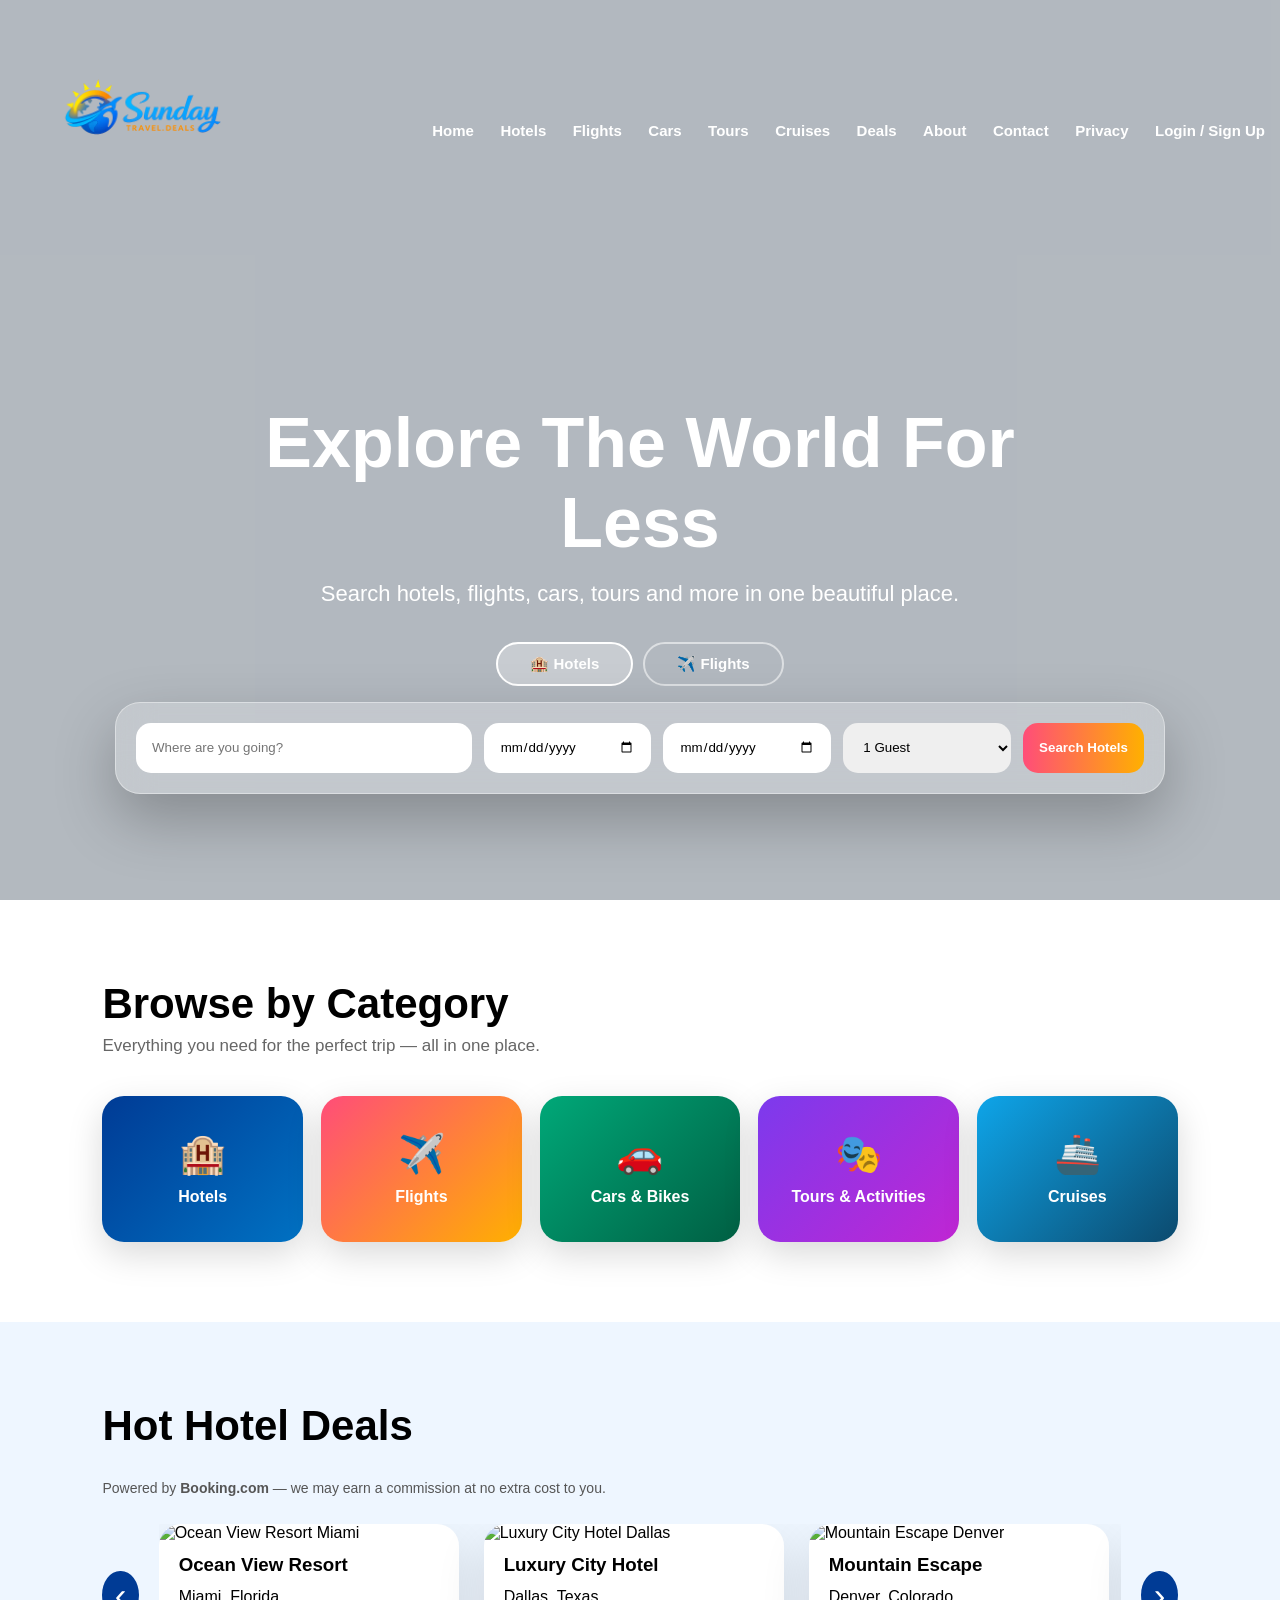
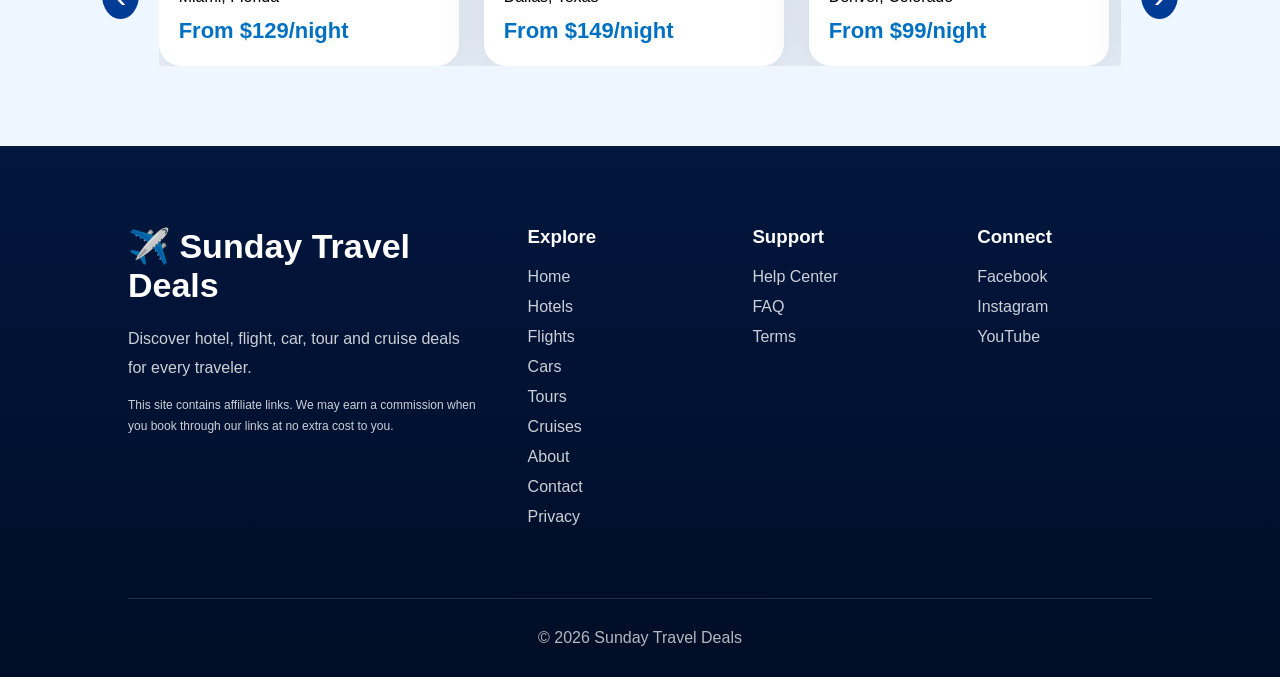
==== index.html @ 4191737a "Add Travelpayouts white label script to all pages The WL module (tpwgts.com/wl_web/main.js?wl_id=189" ====
<!DOCTYPE html>
<html lang="en">
<head>
  <meta charset="UTF-8" />
  <meta name="viewport" content="width=device-width, initial-scale=1.0" />
  <title>Sunday Travel Deals</title>
  <link rel="stylesheet" href="styles.css" />
  <script nowprocket data-noptimize="1" data-cfasync="false" data-wpfc-render="false" seraph-accel-crit="1" data-no-defer="1">
  (function () {
      var script = document.createElement("script");
      script.async = 1;
      script.src = 'https://emrldtp.cc/NTM5MTY2.js?t=539166';
      document.head.appendChild(script);
  })();
  </script>
  <script nowprocket data-noptimize="1" data-cfasync="false" data-wpfc-render="false" seraph-accel-crit="1" data-no-defer="1">
  (function () {
      var script = document.createElement("script");
      script.async = 1;
      script.type = "module";
      script.src = "https://tpwgts.com/wl_web/main.js?wl_id=18915";
      document.head.appendChild(script);
  })();
  </script>
</head>
<body>

<header class="hero">
  <div class="bg-video">
    <iframe
      src="https://www.youtube.com/embed/9HhiMCsh3-Y?autoplay=1&mute=1&loop=1&playlist=9HhiMCsh3-Y&controls=0&rel=0&iv_load_policy=3&modestbranding=1&playsinline=1"
      frameborder="0"
      allow="autoplay; fullscreen"
      title="Background video">
    </iframe>
  </div>

  <div class="overlay"></div>


  <nav>
    <div class="logo">
      <img src="logo.png" alt="Sunday Travel Deals">
    </div>
    <div class="menu">
      <a href="index.html">Home</a>
      <a href="hotels.html">Hotels</a>
      <a href="flights.html">Flights</a>
      <a href="cars.html">Cars</a>
      <a href="tours.html">Tours</a>
      <a href="cruises.html">Cruises</a>
      <a href="#deals">Deals</a>
      <a href="about.html">About</a>
      <a href="contact.html">Contact</a>
      <a href="privacy.html">Privacy</a>
      <button type="button" onclick="openModal()">Login / Sign Up</button>
    </div>
    <button type="button" class="hamburger" id="hamburger" onclick="toggleMenu()" aria-label="Open menu">&#9776;</button>
  </nav>

  <div class="hero-content">
    <h1>Explore The World For Less</h1>
    <p>Search hotels, flights, cars, tours and more in one beautiful place.</p>

    <div class="search-tabs">
      <button type="button" class="tab-btn active" id="tab-hotels" onclick="setSearchTab('hotels')">🏨 Hotels</button>
      <button type="button" class="tab-btn" id="tab-flights" onclick="setSearchTab('flights')">✈️ Flights</button>
    </div>

    <div class="glass-search" id="hotelSearch">
      <input type="text"  id="hotelDest"  placeholder="Where are you going?" />
      <input type="date"  id="checkIn"    title="Check-in date" />
      <input type="date"  id="checkOut"   title="Check-out date" />
      <select id="guests" title="Number of guests">
        <option value="1">1 Guest</option>
        <option value="2">2 Guests</option>
        <option value="3">3 Guests</option>
        <option value="4">4 Guests</option>
      </select>
      <button type="button" onclick="searchHotels()">Search Hotels</button>
    </div>

    <div class="glass-search glass-search--flights" id="flightSearch">
      <input type="text" id="flightFrom"  placeholder="From (city or airport)" />
      <input type="text" id="flightTo"    placeholder="To (city or airport)" />
      <input type="date" id="departDate"  title="Departure date" />
      <input type="date" id="returnDate"  title="Return date (leave blank for one-way)" />
      <select id="passengers" title="Number of passengers">
        <option value="1">1 Passenger</option>
        <option value="2">2 Passengers</option>
        <option value="3">3 Passengers</option>
        <option value="4">4 Passengers</option>
      </select>
      <button type="button" onclick="searchFlights()">Search Flights</button>
    </div>
  </div>
</header>

<!-- Category tiles -->
<section class="categories">
  <h2>Browse by Category</h2>
  <p class="categories-lead">Everything you need for the perfect trip — all in one place.</p>
  <div class="category-grid">
    <a class="category-tile tile-hotels"  href="hotels.html"><span>🏨</span>Hotels</a>
    <a class="category-tile tile-flights" href="flights.html"><span>✈️</span>Flights</a>
    <a class="category-tile tile-cars"    href="cars.html"><span>🚗</span>Cars &amp; Bikes</a>
    <a class="category-tile tile-tours"   href="tours.html"><span>🎭</span>Tours &amp; Activities</a>
    <a class="category-tile tile-cruises" href="cruises.html"><span>🚢</span>Cruises</a>
  </div>
</section>

<!-- Hotel deal cards -->
<section id="deals" class="deals">
  <h2>Hot Hotel Deals</h2>
  <p class="deals-subtitle">Powered by <strong>Booking.com</strong> — we may earn a commission at no extra cost to you.</p>

  <div class="carousel">
    <button type="button" class="arrow" onclick="moveSlide(-1)">&#8249;</button>

    <div class="carousel-track" id="carouselTrack">
      <a class="deal-card" href="https://www.booking.com/searchresults.html?ss=Miami" target="_blank" rel="noopener sponsored">
        <img src="https://images.unsplash.com/photo-1566073771259-6a8506099945" alt="Ocean View Resort Miami">
        <h3>Ocean View Resort</h3>
        <p>Miami, Florida</p>
        <strong>From $129/night</strong>
      </a>

      <a class="deal-card" href="https://www.booking.com/searchresults.html?ss=Dallas" target="_blank" rel="noopener sponsored">
        <img src="https://images.unsplash.com/photo-1551882547-ff40c63fe5fa" alt="Luxury City Hotel Dallas">
        <h3>Luxury City Hotel</h3>
        <p>Dallas, Texas</p>
        <strong>From $149/night</strong>
      </a>

      <a class="deal-card" href="https://www.booking.com/searchresults.html?ss=Denver" target="_blank" rel="noopener sponsored">
        <img src="https://images.unsplash.com/photo-1542314831-068cd1dbfeeb" alt="Mountain Escape Denver">
        <h3>Mountain Escape</h3>
        <p>Denver, Colorado</p>
        <strong>From $99/night</strong>
      </a>

      <a class="deal-card" href="https://www.booking.com/searchresults.html?ss=Maldives" target="_blank" rel="noopener sponsored">
        <img src="https://images.unsplash.com/photo-1507525428034-b723cf961d3e" alt="Island Paradise Maldives">
        <h3>Island Paradise</h3>
        <p>Maldives</p>
        <strong>From $199/night</strong>
      </a>
    </div>

    <button type="button" class="arrow" onclick="moveSlide(1)">&#8250;</button>
  </div>
</section>

<!-- Login / Sign Up modal -->
<div class="modal" id="loginModal">
  <div class="modal-box">
    <button type="button" class="close" onclick="closeModal()">&#215;</button>

    <div class="modal-tabs">
      <button type="button" class="modal-tab active" id="tab-login"  onclick="switchModalTab('login')">Login</button>
      <button type="button" class="modal-tab"        id="tab-signup" onclick="switchModalTab('signup')">Sign Up</button>
    </div>

    <!-- Login form -->
    <div id="modal-login-form">
      <h2>Welcome Back</h2>
      <input type="email"    id="loginEmail"    placeholder="Email address" autocomplete="email">
      <input type="password" id="loginPassword" placeholder="Password"      autocomplete="current-password">
      <p class="modal-error" id="loginError"></p>
      <button type="button" class="login-btn" onclick="handleLogin()">Login</button>
      <p class="modal-switch">New here? <span onclick="switchModalTab('signup')">Create an account</span></p>
    </div>

    <!-- Sign Up form -->
    <div id="modal-signup-form" class="modal-form-hidden">
      <h2>Create Account</h2>
      <input type="text"     id="signupName"     placeholder="Full name"            autocomplete="name">
      <input type="email"    id="signupEmail"    placeholder="Email address"        autocomplete="email">
      <input type="password" id="signupPassword" placeholder="Password (min 6 chars)" autocomplete="new-password">
      <p class="modal-error" id="signupError"></p>
      <button type="button" class="login-btn" onclick="handleSignup()">Create Account</button>
      <p class="modal-switch">Already have an account? <span onclick="switchModalTab('login')">Login</span></p>
    </div>
  </div>
</div>

<script src="script.js"></script>

<footer class="site-footer">
  <div class="footer-top">
    <div class="footer-brand">
      <h2>✈️ Sunday Travel Deals</h2>
      <p>Discover hotel, flight, car, tour and cruise deals for every traveler.</p>
      <p class="footer-affiliate-note">This site contains affiliate links. We may earn a commission when you book through our links at no extra cost to you.</p>
    </div>
    <div class="footer-links">
      <h3>Explore</h3>
      <a href="index.html">Home</a>
      <a href="hotels.html">Hotels</a>
      <a href="flights.html">Flights</a>
      <a href="cars.html">Cars</a>
      <a href="tours.html">Tours</a>
      <a href="cruises.html">Cruises</a>
      <a href="about.html">About</a>
      <a href="contact.html">Contact</a>
      <a href="privacy.html">Privacy</a>
    </div>
    <div class="footer-links">
      <h3>Support</h3>
      <a href="#">Help Center</a>
      <a href="#">FAQ</a>
      <a href="terms.html">Terms</a>
    </div>
    <div class="footer-links">
      <h3>Connect</h3>
      <a href="#">Facebook</a>
      <a href="#">Instagram</a>
      <a href="#">YouTube</a>
    </div>
  </div>
  <div class="footer-bottom">© 2026 Sunday Travel Deals</div>
</footer>

</body>
</html>
---- styles.css ----
* {
  margin: 0;
  padding: 0;
  box-sizing: border-box;
  font-family: Arial, sans-serif;
}

body {
  background: #eef6ff;
}

.hero {
  position: relative;
  height: 100vh;
  overflow: hidden;
  color: white;
}

.bg-video {
  position: absolute;
  inset: 0;
  overflow: hidden;
  pointer-events: none;
}

.bg-video iframe {
  position: absolute;
  top: 50%;
  left: 50%;
  /* keeps 16:9 and covers the full hero regardless of viewport */
  width: 100vw;
  height: 56.25vw;
  min-height: 100%;
  min-width: 177.78vh;
  transform: translate(-50%, -50%);
  border: none;
}

.overlay {
  position: absolute;
  inset: 0;
  background: rgba(0,0,0,.25);
}

nav {
  position: relative;
  z-index: 5;
  display: flex;
  justify-content: space-between;
  align-items: center;
  padding: 28px 45px;
}

.logo {
  font-size: 28px;
  font-weight: bold;
}

.menu a,
.menu button {
  margin-left: 22px;
  color: white;
  background: transparent;
  border: none;
  font-weight: bold;
  text-decoration: none;
  cursor: pointer;
  font-size: 15px;
}

.hero-content {
  position: relative;
  z-index: 4;
  height: 75%;
  display: flex;
  flex-direction: column;
  justify-content: center;
  align-items: center;
  text-align: center;
}

.hero-content h1 {
  font-size: 70px;
  max-width: 900px;
}

.hero-content p {
  font-size: 22px;
  margin: 18px 0 35px;
}

.glass-search {
  width: 90%;
  max-width: 1050px;
  display: grid;
  grid-template-columns: 2fr 1fr 1fr 1fr auto;
  gap: 12px;
  padding: 20px;
  border-radius: 25px;
  background: rgba(255,255,255,.22);
  -webkit-backdrop-filter: blur(18px);
  backdrop-filter: blur(18px);
  border: 1px solid rgba(255,255,255,.4);
  box-shadow: 0 25px 60px rgba(0,0,0,.25);
}

.glass-search input,
.glass-search select,
.glass-search button {
  padding: 16px;
  border-radius: 15px;
  border: none;
}

.glass-search button,
.login-btn {
  background: linear-gradient(90deg, #ff4d79, #ffb000);
  color: white;
  font-weight: bold;
  cursor: pointer;
}


.deals {
  padding: 80px 8%;
}

.deals h2 {
  font-size: 42px;
  margin-bottom: 30px;
}

.carousel {
  display: flex;
  align-items: center;
  gap: 20px;
}

.carousel-track {
  display: flex;
  gap: 25px;
  overflow: hidden;
  scroll-behavior: smooth;
}

.deal-card {
  min-width: 300px;
  background: white;
  border-radius: 22px;
  overflow: hidden;
  box-shadow: 0 20px 50px rgba(0,0,0,.12);
}

.deal-card img {
  width: 100%;
  height: 210px;
  object-fit: cover;
}

.deal-card h3,
.deal-card p,
.deal-card strong {
  display: block;
  padding: 0 20px;
  margin-top: 12px;
}

.deal-card strong {
  color: #0071c2;
  font-size: 22px;
  padding-bottom: 22px;
}

.arrow {
  width: 48px;
  height: 48px;
  border: none;
  border-radius: 50%;
  background: #003b95;
  color: white;
  font-size: 35px;
  cursor: pointer;
}

.modal {
  display: none;
  position: fixed;
  inset: 0;
  z-index: 300;
  background: rgba(0,0,0,.55);
  justify-content: center;
  align-items: center;
}

.modal-box {
  width: 92%;
  max-width: 420px;
  max-height: 90vh;
  overflow-y: auto;
  padding: 28px 24px;
  border-radius: 20px;
  background: rgba(255,255,255,.97);
  -webkit-backdrop-filter: blur(18px);
  backdrop-filter: blur(18px);
  position: relative;
}

.modal-box h2 {
  margin-bottom: 20px;
}

.modal-box input,
.modal-box button {
  width: 100%;
  padding: 15px;
  margin-top: 12px;
  border-radius: 12px;
  border: 1px solid #ddd;
}

.close {
  position: absolute;
  right: 18px;
  top: 12px;
  border: none;
  background: transparent;
  font-size: 28px;
  cursor: pointer;
}

.modal-box span {
  color: #0071c2;
  font-weight: bold;
}

/* Modal tabs (Login / Sign Up) */
.modal-tabs {
  display: flex;
  gap: 8px;
  margin-bottom: 20px;
}

.modal-tab {
  flex: 1;
  padding: 10px;
  border: 2px solid #e0e0e0;
  border-radius: 10px;
  background: #f5f5f5;
  font-size: 15px;
  font-weight: 600;
  color: #555;
  cursor: pointer;
  transition: all 0.2s;
}

.modal-tab.active {
  background: #0071c2;
  border-color: #0071c2;
  color: #fff;
}

.modal-tab:hover:not(.active) {
  border-color: #0071c2;
  color: #0071c2;
}

.modal-error {
  color: #d9534f;
  font-size: 13px;
  margin-top: 8px;
  min-height: 18px;
}

.modal-switch {
  text-align: center;
  margin-top: 14px;
  font-size: 14px;
  color: #666;
}

.modal-switch span {
  cursor: pointer;
}

.modal-form-hidden {
  display: none;
}

/* Forms inside modal stack vertically */
#modal-login-form,
#modal-signup-form {
  display: flex;
  flex-direction: column;
}

@media(max-width:900px) {
  nav {
    padding: 20px;
    flex-direction: column;
    gap: 15px;
  }

  .hero-content h1 {
    font-size: 40px;
  }

  .glass-search {
    grid-template-columns: 1fr;
  }

  .menu a {
    margin-left: 10px;
  }
}.hotel-hero {
  min-height: 420px;
  background:
    linear-gradient(135deg, rgba(0, 45, 130, .75), rgba(255, 76, 120, .45)),
    url("https://images.unsplash.com/photo-1566073771259-6a8506099945") center/cover;
  color: white;
}

.hotel-hero-content {
  text-align: center;
  padding: 100px 20px;
}

.hotel-hero-content h1 {
  font-size: 56px;
  margin-bottom: 15px;
}

.hotel-hero-content p {
  font-size: 22px;
}

.hotel-widget-section {
  padding: 60px 8%;
  background: #eef6ff;
}

.hotel-widget-box {
  min-height: 350px;
  background: rgba(255,255,255,.82);
  -webkit-backdrop-filter: blur(16px);
  backdrop-filter: blur(16px);
  border-radius: 28px;
  padding: 30px;
  box-shadow: 0 25px 70px rgba(0,0,0,.12);
}

.contact-section {
  padding: 60px 20px;
  text-align: center;
  background: white;
}

.contact-section h2 {
  font-size: 36px;
  margin-bottom: 10px;
}

@media(max-width:900px) {
  .hotel-hero-content h1 {
    font-size: 38px;
  }
}.about-hero{

height:70vh;

background:

linear-gradient(
135deg,
rgba(0,50,150,.8),
rgba(255,0,120,.35)
),

url("https://images.unsplash.com/photo-1488646953014-85cb44e25828")

center/cover;

color:white;

}

.about-center{

height:75%;

display:flex;

flex-direction:column;

justify-content:center;

align-items:center;

text-align:center;

padding:20px;

}

.about-center h1{

font-size:70px;

max-width:900px;

}

.about-center p{

font-size:24px;

margin-top:20px;

}

.about-content{

padding:90px 10%;

background:#f5f8ff;

}

.about-card{

background:white;

padding:50px;

border-radius:30px;

box-shadow:
0 20px 60px
rgba(0,0,0,.08);

}

.about-card h2{

font-size:42px;

margin-bottom:20px;

}

.about-grid{

margin-top:50px;

display:grid;

grid-template-columns:
repeat(
auto-fit,
minmax(280px,1fr)
);

gap:25px;

}

.info-box{

background:white;

padding:35px;

border-radius:25px;

box-shadow:
0 10px 30px
rgba(0,0,0,.08);

}

.founder{

padding:100px 20px;

text-align:center;

}

.founder h2{

font-size:48px;

}

.founder p{

margin-top:20px;

}

.founder a{

display:inline-block;

margin-top:30px;

padding:18px 40px;

border-radius:40px;

background:

linear-gradient(
90deg,
#ff4d79,
#ffb000
);

color:white;

text-decoration:none;

}

@media(max-width:900px){

.about-center h1{

font-size:42px;

}

}.contact-hero {
  height: 70vh;
  background:
    linear-gradient(135deg, rgba(0,45,130,.8), rgba(255,120,0,.35)),
    url("https://images.unsplash.com/photo-1507525428034-b723cf961d3e") center/cover;
  color: white;
}

.contact-center {
  height: 75%;
  display: flex;
  flex-direction: column;
  justify-content: center;
  align-items: center;
  text-align: center;
}

.contact-center h1 {
  font-size: 68px;
}

.contact-center p {
  font-size: 22px;
  margin-top: 15px;
}

.contact-page {
  padding: 80px 8%;
  background: #eef6ff;
}

.contact-wrapper {
  max-width: 1100px;
  margin: auto;
  display: grid;
  grid-template-columns: 1fr 1.2fr;
  gap: 30px;
}

.contact-info,
.contact-form {
  background: white;
  padding: 40px;
  border-radius: 28px;
  box-shadow: 0 20px 60px rgba(0,0,0,.08);
}

.contact-info h2,
.contact-form h2 {
  font-size: 36px;
  margin-bottom: 15px;
}

.contact-item {
  margin-top: 25px;
}

.contact-item strong {
  display: block;
  color: #003b95;
  margin-bottom: 6px;
}

.contact-form input,
.contact-form textarea {
  width: 100%;
  padding: 16px;
  margin-top: 14px;
  border-radius: 14px;
  border: 1px solid #ddd;
}

.contact-form textarea {
  min-height: 150px;
  resize: vertical;
}

.contact-form button {
  width: 100%;
  margin-top: 18px;
  padding: 16px;
  border: none;
  border-radius: 40px;
  background: linear-gradient(90deg, #ff4d79, #ffb000);
  color: white;
  font-weight: bold;
  cursor: pointer;
}

#formStatus {
  margin-top: 15px;
  color: #0071c2;
  font-weight: bold;
}

@media(max-width:900px) {
  .contact-wrapper {
    grid-template-columns: 1fr;
  }

  .contact-center h1 {
    font-size: 42px;
  }
}.policy-hero{

height:55vh;

background:

linear-gradient(
135deg,
rgba(0,45,130,.8),
rgba(0,170,255,.35)
),

url("https://images.unsplash.com/photo-1502920917128-1aa500764cbd")

center/cover;

color:white;

}

.policy-center{

height:75%;

display:flex;

flex-direction:column;

justify-content:center;

align-items:center;

text-align:center;

}

.policy-center h1{

font-size:64px;

}

.policy-center p{

font-size:22px;

margin-top:20px;

}

.policy{

padding:80px 10%;

background:#f4f8ff;

}

.policy-card{

background:white;

padding:50px;

border-radius:30px;

box-shadow:
0 20px 60px
rgba(0,0,0,.08);

}

.policy-card h2{

margin-top:35px;

margin-bottom:12px;

color:#003b95;

}

.policy-card h2:first-child{

margin-top:0;

}

.policy-card p{

line-height:1.8;

}

.footer{

display:flex;

justify-content:space-between;

padding:30px;

background:#00163f;

color:white;

}

.footer a{

color:white;

text-decoration:none;

}

@media(max-width:900px){

.policy-center h1{

font-size:42px;

}

.footer{

flex-direction:column;

gap:15px;

}

}.site-footer{

background:

linear-gradient(
180deg,
#02163e,
#000d26
);

color:white;

padding:80px 10% 30px;

}

.footer-top{

display:grid;

grid-template-columns:

2fr
1fr
1fr
1fr;

gap:50px;

}

.footer-brand h2{

font-size:34px;

margin-bottom:20px;

}

.footer-brand p{

line-height:1.8;

opacity:.8;

}

.footer-links{

display:flex;

flex-direction:column;

}

.footer-links h3{

margin-bottom:20px;

}

.footer-links a{

color:white;

opacity:.8;

text-decoration:none;

margin-bottom:12px;

transition:.3s;

}

.footer-links a:hover{

opacity:1;

transform:
translateX(5px);

}

.footer-bottom{

margin-top:60px;

padding-top:30px;

border-top:

1px solid
rgba(255,255,255,.2);

text-align:center;

opacity:.7;

}

@media(max-width:900px){

.footer-top{

grid-template-columns:
1fr;
}
}nav{

padding:2px 15px;

}

nav{

padding:2px 15px;

}

.logo{

margin:0;

padding:0;

}

.logo img{

height:250px;

}

/* ── Search tabs ─────────────────────────────────────────────────────────────── */
.search-tabs {
  display: flex;
  gap: 10px;
  margin-bottom: 16px;
}

.tab-btn {
  padding: 11px 32px;
  border-radius: 30px;
  border: 2px solid rgba(255,255,255,.55);
  background: transparent;
  color: white;
  font-weight: bold;
  cursor: pointer;
  font-size: 15px;
  transition: background .2s, border-color .2s;
}

.tab-btn.active,
.tab-btn:hover {
  background: rgba(255,255,255,.28);
  border-color: white;
}

.glass-search--flights {
  display: none;
  grid-template-columns: 1.5fr 1.5fr 1fr 1fr auto;
}

/* ── Deal cards as links ──────────────────────────────────────────────────────── */
a.deal-card {
  text-decoration: none;
  color: inherit;
  display: block;
  transition: transform .2s, box-shadow .2s;
}

a.deal-card:hover {
  transform: translateY(-6px);
  box-shadow: 0 30px 65px rgba(0,0,0,.18);
}

.deals-subtitle {
  color: #555;
  margin-bottom: 28px;
  font-size: 14px;
}

/* ── Flights page ────────────────────────────────────────────────────────────── */
.flights-hero {
  min-height: 420px;
  background:
    linear-gradient(135deg, rgba(0, 45, 130, .75), rgba(255, 76, 120, .45)),
    url("https://images.unsplash.com/photo-1436491865332-7a61a109cc05") center/cover;
  color: white;
}

.flights-hero-content {
  text-align: center;
  padding: 100px 20px;
}

.flights-hero-content h1 {
  font-size: 56px;
  margin-bottom: 15px;
}

.flights-hero-content p {
  font-size: 22px;
}

.flights-widget-section {
  padding: 60px 8%;
  background: #eef6ff;
}

.flights-widget-box {
  min-height: 200px;
  background: rgba(255,255,255,.85);
  -webkit-backdrop-filter: blur(16px);
  backdrop-filter: blur(16px);
  border-radius: 28px;
  padding: 35px;
  box-shadow: 0 25px 70px rgba(0,0,0,.12);
}

/* ── Why Travelpayouts section ───────────────────────────────────────────────── */
.why-travelpayouts {
  padding: 70px 8%;
  background: white;
}

.why-grid {
  display: grid;
  grid-template-columns: repeat(auto-fit, minmax(260px, 1fr));
  gap: 25px;
  max-width: 1000px;
  margin: auto;
}

.why-card {
  text-align: center;
  padding: 40px 30px;
  border-radius: 24px;
  background: #f4f8ff;
  box-shadow: 0 10px 30px rgba(0,0,0,.06);
}

.why-card span {
  font-size: 42px;
}

.why-card h3 {
  font-size: 22px;
  margin: 14px 0 10px;
  color: #003b95;
}

.why-card p {
  line-height: 1.7;
  color: #555;
}

/* ── Footer affiliate note ───────────────────────────────────────────────────── */
.footer-affiliate-note {
  margin-top: 12px;
  font-size: 12px;
  opacity: .5;
  line-height: 1.6;
}

@media(max-width:900px) {
  .flights-hero-content h1 {
    font-size: 38px;
  }

  .glass-search--flights {
    grid-template-columns: 1fr;
  }
}

/* ── Category tiles (homepage) ──────────────────────────────────────────────── */
.categories {
  padding: 80px 8%;
  background: white;
}

.categories h2 {
  font-size: 42px;
  margin-bottom: 8px;
}

.categories-lead {
  color: #666;
  font-size: 17px;
  margin-bottom: 40px;
}

.category-grid {
  display: grid;
  grid-template-columns: repeat(5, 1fr);
  gap: 18px;
}

.category-tile {
  display: flex;
  flex-direction: column;
  align-items: center;
  justify-content: center;
  gap: 12px;
  padding: 36px 16px;
  border-radius: 22px;
  text-decoration: none;
  color: white;
  font-weight: bold;
  font-size: 16px;
  text-align: center;
  transition: transform .2s, box-shadow .2s;
  box-shadow: 0 12px 35px rgba(0,0,0,.15);
}

.category-tile:hover {
  transform: translateY(-6px);
  box-shadow: 0 22px 55px rgba(0,0,0,.2);
}

.category-tile span {
  font-size: 38px;
}

.tile-hotels  { background: linear-gradient(135deg, #003b95, #0071c2); }
.tile-flights { background: linear-gradient(135deg, #ff4d79, #ffb000); }
.tile-cars    { background: linear-gradient(135deg, #00a878, #005f43); }
.tile-tours   { background: linear-gradient(135deg, #7c3aed, #c026d3); }
.tile-cruises { background: linear-gradient(135deg, #0ea5e9, #0c4a6e); }

/* ── Shared widget section styles ────────────────────────────────────────────── */
.fallback-search {
  margin-top: 30px;
  padding-top: 28px;
  border-top: 1px solid #eee;
}

.fallback-search h3 {
  font-size: 22px;
  margin-bottom: 16px;
  color: #003b95;
}

.search-note {
  margin-top: 14px;
  font-size: 14px;
  color: #666;
}

.tour-partners {
  margin-top: 20px;
  display: flex;
  align-items: center;
  flex-wrap: wrap;
  gap: 10px;
}

.tour-partners p {
  color: #555;
  font-size: 14px;
  margin: 0;
}

.partner-btn {
  padding: 8px 20px;
  border-radius: 30px;
  background: #eef6ff;
  color: #003b95;
  text-decoration: none;
  font-weight: bold;
  font-size: 14px;
  border: 1px solid #cce0ff;
  transition: background .2s, color .2s;
}

.partner-btn:hover {
  background: #003b95;
  color: white;
}

/* ── Hotels page fallback form ───────────────────────────────────────────────── */
.hotel-search-form {
  display: grid;
  grid-template-columns: 2fr 1fr 1fr 1fr auto;
  gap: 12px;
}

.hotel-search-form input,
.hotel-search-form select,
.hotel-search-form button {
  padding: 15px 16px;
  border-radius: 14px;
  border: 1px solid #dde;
  font-size: 15px;
}

.hotel-search-form button {
  background: linear-gradient(90deg, #003b95, #0071c2);
  color: white;
  border: none;
  font-weight: bold;
  cursor: pointer;
  white-space: nowrap;
}

/* ── Flights page fallback form ──────────────────────────────────────────────── */
.flight-search-form {
  display: grid;
  grid-template-columns: 1.5fr 1.5fr 1fr 1fr auto;
  gap: 12px;
}

.flight-search-form input,
.flight-search-form select,
.flight-search-form button {
  padding: 15px 16px;
  border-radius: 14px;
  border: 1px solid #dde;
  font-size: 15px;
}

.flight-search-form button {
  background: linear-gradient(90deg, #ff4d79, #ffb000);
  color: white;
  border: none;
  font-weight: bold;
  cursor: pointer;
  white-space: nowrap;
}

/* ── Cars page ───────────────────────────────────────────────────────────────── */
.cars-hero {
  min-height: 420px;
  background:
    linear-gradient(135deg, rgba(0, 90, 60, .78), rgba(0, 160, 100, .4)),
    url("https://images.unsplash.com/photo-1449965408869-eaa3f722e40d") center/cover;
  color: white;
}

.cars-hero-content {
  text-align: center;
  padding: 100px 20px;
}

.cars-hero-content h1 { font-size: 56px; margin-bottom: 15px; }
.cars-hero-content p  { font-size: 22px; }

.cars-widget-section {
  padding: 60px 8%;
  background: #eef6ff;
}

.cars-widget-box {
  background: rgba(255,255,255,.85);
  -webkit-backdrop-filter: blur(16px);
  backdrop-filter: blur(16px);
  border-radius: 28px;
  padding: 35px;
  box-shadow: 0 25px 70px rgba(0,0,0,.12);
}

.car-search-form {
  display: grid;
  grid-template-columns: 2fr 1fr 1fr auto;
  gap: 12px;
}

.car-search-form input,
.car-search-form button {
  padding: 15px 16px;
  border-radius: 14px;
  border: 1px solid #dde;
  font-size: 15px;
}

.car-search-form button {
  background: linear-gradient(90deg, #00a878, #005f43);
  color: white;
  border: none;
  font-weight: bold;
  cursor: pointer;
  white-space: nowrap;
}

/* ── Tours page ──────────────────────────────────────────────────────────────── */
.tours-hero {
  min-height: 420px;
  background:
    linear-gradient(135deg, rgba(100, 20, 180, .75), rgba(200, 0, 180, .4)),
    url("https://images.unsplash.com/photo-1473116763249-2faaef81ccda") center/cover;
  color: white;
}

.tours-hero-content {
  text-align: center;
  padding: 100px 20px;
}

.tours-hero-content h1 { font-size: 56px; margin-bottom: 15px; }
.tours-hero-content p  { font-size: 22px; }

.tours-widget-section {
  padding: 60px 8%;
  background: #eef6ff;
}

.tours-widget-box {
  background: rgba(255,255,255,.85);
  -webkit-backdrop-filter: blur(16px);
  backdrop-filter: blur(16px);
  border-radius: 28px;
  padding: 35px;
  box-shadow: 0 25px 70px rgba(0,0,0,.12);
}

.tour-search-form {
  display: grid;
  grid-template-columns: 2fr 1fr auto;
  gap: 12px;
  margin-bottom: 20px;
}

.tour-search-form input,
.tour-search-form button {
  padding: 15px 16px;
  border-radius: 14px;
  border: 1px solid #dde;
  font-size: 15px;
}

.tour-search-form button {
  background: linear-gradient(90deg, #7c3aed, #c026d3);
  color: white;
  border: none;
  font-weight: bold;
  cursor: pointer;
}

/* ── Cruises page ────────────────────────────────────────────────────────────── */
.cruises-hero {
  min-height: 420px;
  background:
    linear-gradient(135deg, rgba(0, 60, 120, .75), rgba(0, 170, 230, .4)),
    url("https://images.unsplash.com/photo-1548574505-5e239809ee19") center/cover;
  color: white;
}

.cruises-hero-content {
  text-align: center;
  padding: 100px 20px;
}

.cruises-hero-content h1 { font-size: 56px; margin-bottom: 15px; }
.cruises-hero-content p  { font-size: 22px; }

.cruises-widget-section {
  padding: 60px 8%;
  background: #eef6ff;
}

.cruises-widget-box {
  background: rgba(255,255,255,.85);
  -webkit-backdrop-filter: blur(16px);
  backdrop-filter: blur(16px);
  border-radius: 28px;
  padding: 35px;
  box-shadow: 0 25px 70px rgba(0,0,0,.12);
}

.cruises-widget-box h3 {
  font-size: 22px;
  color: #003b95;
  margin-bottom: 16px;
}

.cruise-search-form {
  display: grid;
  grid-template-columns: 2fr 1fr 1fr auto;
  gap: 12px;
}

.cruise-search-form input,
.cruise-search-form select,
.cruise-search-form button {
  padding: 15px 16px;
  border-radius: 14px;
  border: 1px solid #dde;
  font-size: 15px;
}

.cruise-search-form button {
  background: linear-gradient(90deg, #0ea5e9, #0c4a6e);
  color: white;
  border: none;
  font-weight: bold;
  cursor: pointer;
  white-space: nowrap;
}

/* ── Cruise destination grid ─────────────────────────────────────────────────── */
.cruise-destinations {
  padding: 80px 8%;
  background: white;
}

.cruise-destinations h2 {
  font-size: 42px;
  margin-bottom: 30px;
}

.dest-grid {
  display: grid;
  grid-template-columns: repeat(4, 1fr);
  gap: 18px;
}

.dest-card {
  position: relative;
  height: 220px;
  border-radius: 22px;
  overflow: hidden;
  text-decoration: none;
  display: flex;
  align-items: flex-end;
  transition: transform .2s;
}

.dest-card:hover {
  transform: translateY(-5px);
}

.dest-bg {
  position: absolute;
  inset: 0;
  background-size: cover;
  background-position: center;
  transition: transform .4s;
}

.dest-card:hover .dest-bg {
  transform: scale(1.05);
}

.dest-overlay {
  position: absolute;
  inset: 0;
  background: linear-gradient(to top, rgba(0,0,0,.65), transparent);
}

.dest-label {
  position: relative;
  z-index: 1;
  color: white;
  font-size: 20px;
  font-weight: bold;
  padding: 20px;
}

/* ── Hamburger button (hidden on desktop) ──────────────────────────────────── */
.hamburger {
  display: none;
  background: transparent;
  border: 2px solid rgba(255,255,255,.6);
  color: white;
  font-size: 20px;
  width: 44px;
  height: 44px;
  border-radius: 10px;
  cursor: pointer;
  flex-shrink: 0;
  align-items: center;
  justify-content: center;
  position: relative;
  z-index: 200;
}

/* ── Mobile breakpoint ─────────────────────────────────────────────────────── */
@media(max-width: 768px) {

  .hamburger {
    display: flex;
  }

  /* Nav: keep as row for logo + hamburger */
  nav {
    padding: 12px 20px;
    flex-direction: row;
    gap: 0;
    justify-content: space-between;
    align-items: center;
    position: relative;
    z-index: 200;
  }

  .logo img {
    height: 55px;
  }

  /* Fullscreen overlay menu */
  .menu {
    display: none;
    position: fixed;
    inset: 0;
    flex-direction: column;
    background: rgba(0, 12, 48, .97);
    -webkit-backdrop-filter: blur(12px);
    backdrop-filter: blur(12px);
    padding: 80px 36px 40px;
    gap: 0;
    z-index: 150;
    overflow-y: auto;
  }

  .menu.open {
    display: flex;
  }

  .menu a,
  .menu button {
    font-size: 20px;
    font-weight: bold;
    margin: 0;
    padding: 18px 0;
    border-bottom: 1px solid rgba(255,255,255,.12);
    border-left: none;
    border-right: none;
    border-top: none;
    border-radius: 0;
    background: transparent;
    color: white;
    text-align: left;
    width: 100%;
    display: block;
  }

  /* ── Hero ── */
  .hero {
    height: auto;
    min-height: 100vh;
  }

  .hero-content {
    height: auto;
    padding: 20px 20px 50px;
    margin-top: 0;
    gap: 0;
  }

  .hero-content h1 {
    font-size: 30px;
    line-height: 1.2;
  }

  .hero-content p {
    font-size: 16px;
    margin: 10px 0 18px;
  }

  /* ── Search tabs ── */
  .search-tabs {
    width: 100%;
    justify-content: center;
    margin-bottom: 14px;
  }

  .tab-btn {
    padding: 10px 22px;
    font-size: 14px;
  }

  /* ── Search form ── */
  .glass-search {
    grid-template-columns: 1fr;
    width: 92%;
    padding: 16px;
    gap: 10px;
    border-radius: 18px;
  }

  .glass-search input,
  .glass-search select,
  .glass-search button {
    padding: 14px 16px;
    font-size: 15px;
    border-radius: 12px;
  }

  /* ── Deals ── */
  .deals {
    padding: 50px 5%;
  }

  .deals h2 {
    font-size: 28px;
    margin-bottom: 8px;
  }

  .deal-card {
    min-width: 240px;
  }

  .deal-card img {
    height: 160px;
  }

  .arrow {
    width: 36px;
    height: 36px;
    font-size: 26px;
  }

  /* ── Hotel / flights hero pages ── */
  .hotel-hero-content,
  .flights-hero-content {
    padding: 80px 20px;
  }

  .hotel-hero-content h1,
  .flights-hero-content h1 {
    font-size: 32px;
  }

  .hotel-hero-content p,
  .flights-hero-content p {
    font-size: 16px;
  }

  .hotel-widget-section,
  .flights-widget-section {
    padding: 40px 5%;
  }

  .hotel-widget-box,
  .flights-widget-box {
    padding: 20px;
    border-radius: 18px;
  }

  /* ── Why section ── */
  .why-travelpayouts {
    padding: 50px 5%;
  }

  /* ── About / contact page heroes ── */
  .about-hero,
  .contact-hero,
  .policy-hero {
    height: auto;
    min-height: 45vh;
  }

  .about-center,
  .contact-center,
  .policy-center {
    height: auto;
    padding: 70px 20px 40px;
  }

  .about-center h1 {
    font-size: 32px;
  }

  .contact-center h1 {
    font-size: 32px;
  }

  .policy-center h1 {
    font-size: 32px;
  }

  .about-content {
    padding: 50px 5%;
  }

  .about-card {
    padding: 30px 20px;
  }

  .about-card h2 {
    font-size: 28px;
  }

  /* ── Category tiles ── */
  .category-grid {
    grid-template-columns: repeat(3, 1fr);
  }

  .category-tile {
    padding: 26px 10px;
    font-size: 14px;
  }

  .category-tile span {
    font-size: 28px;
  }

  /* ── Hotel / Flight / Cars / Tours / Cruises search forms ── */
  .hotel-search-form,
  .flight-search-form,
  .car-search-form,
  .tour-search-form,
  .cruise-search-form {
    grid-template-columns: 1fr;
  }

  .cars-hero-content h1,
  .tours-hero-content h1,
  .cruises-hero-content h1 {
    font-size: 32px;
  }

  .cars-hero-content p,
  .tours-hero-content p,
  .cruises-hero-content p {
    font-size: 16px;
  }

  .cars-hero-content,
  .tours-hero-content,
  .cruises-hero-content {
    padding: 80px 20px;
  }

  .cars-widget-section,
  .tours-widget-section,
  .cruises-widget-section {
    padding: 40px 5%;
  }

  /* ── Cruise destination grid ── */
  .dest-grid {
    grid-template-columns: repeat(2, 1fr);
  }

  .cruise-destinations {
    padding: 50px 5%;
  }

  .cruise-destinations h2 {
    font-size: 28px;
  }
}

/* ── Small phones (≤420px) ─────────────────────────────────────────────────── */
@media(max-width: 420px) {
  .hero-content h1 {
    font-size: 26px;
  }

  .glass-search {
    width: 96%;
    padding: 12px;
  }

  .tab-btn {
    padding: 9px 16px;
    font-size: 13px;
  }

  .deal-card {
    min-width: 210px;
  }
}
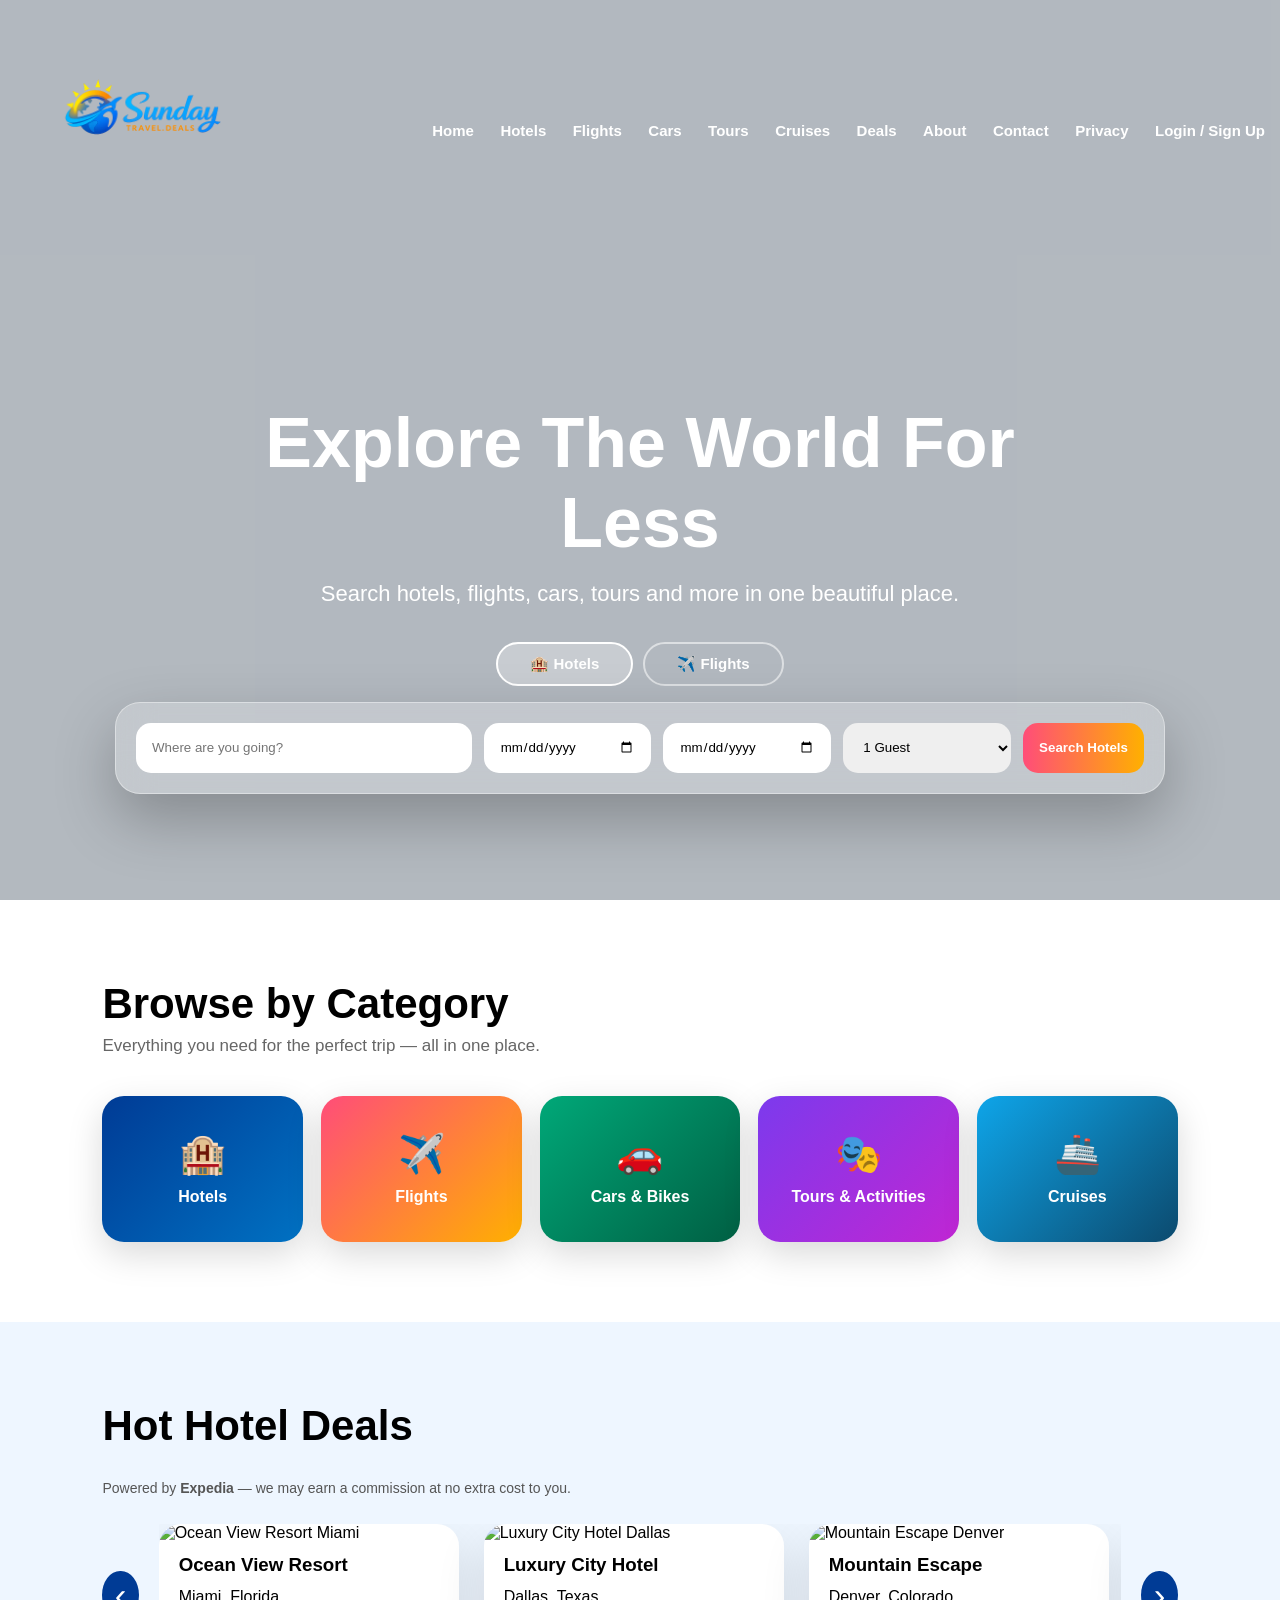
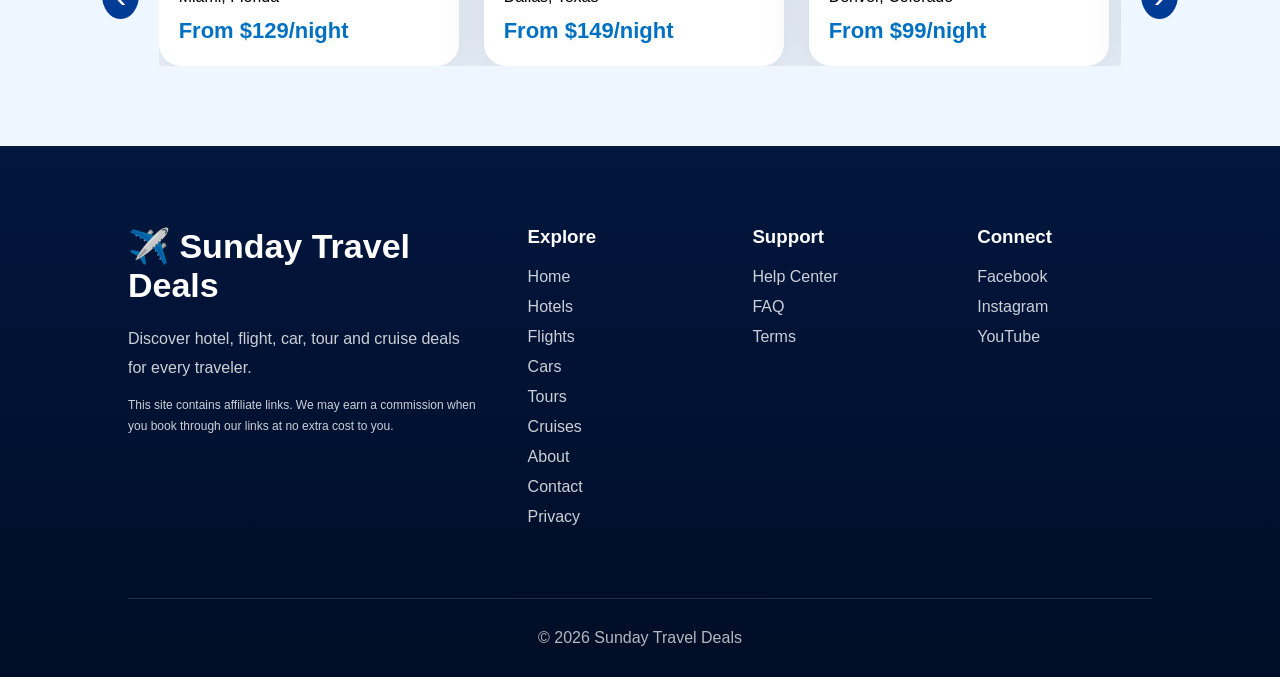
==== commit 6b391c1f: "Remove Booking.com, switch hotel search to Expedia Booking.com affiliate application was denied. Rep" ====
--- a/index.html
+++ b/index.html
@@ -25,7 +25,7 @@
 </head>
 <body>
 
-<header class="hero">
+<header class="hero"> 
   <div class="bg-video">
     <iframe
       src="https://www.youtube.com/embed/9HhiMCsh3-Y?autoplay=1&mute=1&loop=1&playlist=9HhiMCsh3-Y&controls=0&rel=0&iv_load_policy=3&modestbranding=1&playsinline=1"
@@ -112,34 +112,34 @@
 <!-- Hotel deal cards -->
 <section id="deals" class="deals">
   <h2>Hot Hotel Deals</h2>
-  <p class="deals-subtitle">Powered by <strong>Booking.com</strong> — we may earn a commission at no extra cost to you.</p>
+  <p class="deals-subtitle">Powered by <strong>Expedia</strong> — we may earn a commission at no extra cost to you.</p>
 
   <div class="carousel">
     <button type="button" class="arrow" onclick="moveSlide(-1)">&#8249;</button>
 
     <div class="carousel-track" id="carouselTrack">
-      <a class="deal-card" href="https://www.booking.com/searchresults.html?ss=Miami" target="_blank" rel="noopener sponsored">
+      <a class="deal-card" href="https://www.expedia.com/Hotel-Search?destination=Miami" target="_blank" rel="noopener sponsored">
         <img src="https://images.unsplash.com/photo-1566073771259-6a8506099945" alt="Ocean View Resort Miami">
         <h3>Ocean View Resort</h3>
         <p>Miami, Florida</p>
         <strong>From $129/night</strong>
       </a>
 
-      <a class="deal-card" href="https://www.booking.com/searchresults.html?ss=Dallas" target="_blank" rel="noopener sponsored">
+      <a class="deal-card" href="https://www.expedia.com/Hotel-Search?destination=Dallas" target="_blank" rel="noopener sponsored">
         <img src="https://images.unsplash.com/photo-1551882547-ff40c63fe5fa" alt="Luxury City Hotel Dallas">
         <h3>Luxury City Hotel</h3>
         <p>Dallas, Texas</p>
         <strong>From $149/night</strong>
       </a>
 
-      <a class="deal-card" href="https://www.booking.com/searchresults.html?ss=Denver" target="_blank" rel="noopener sponsored">
+      <a class="deal-card" href="https://www.expedia.com/Hotel-Search?destination=Denver" target="_blank" rel="noopener sponsored">
         <img src="https://images.unsplash.com/photo-1542314831-068cd1dbfeeb" alt="Mountain Escape Denver">
         <h3>Mountain Escape</h3>
         <p>Denver, Colorado</p>
         <strong>From $99/night</strong>
       </a>
 
-      <a class="deal-card" href="https://www.booking.com/searchresults.html?ss=Maldives" target="_blank" rel="noopener sponsored">
+      <a class="deal-card" href="https://www.expedia.com/Hotel-Search?destination=Maldives" target="_blank" rel="noopener sponsored">
         <img src="https://images.unsplash.com/photo-1507525428034-b723cf961d3e" alt="Island Paradise Maldives">
         <h3>Island Paradise</h3>
         <p>Maldives</p>
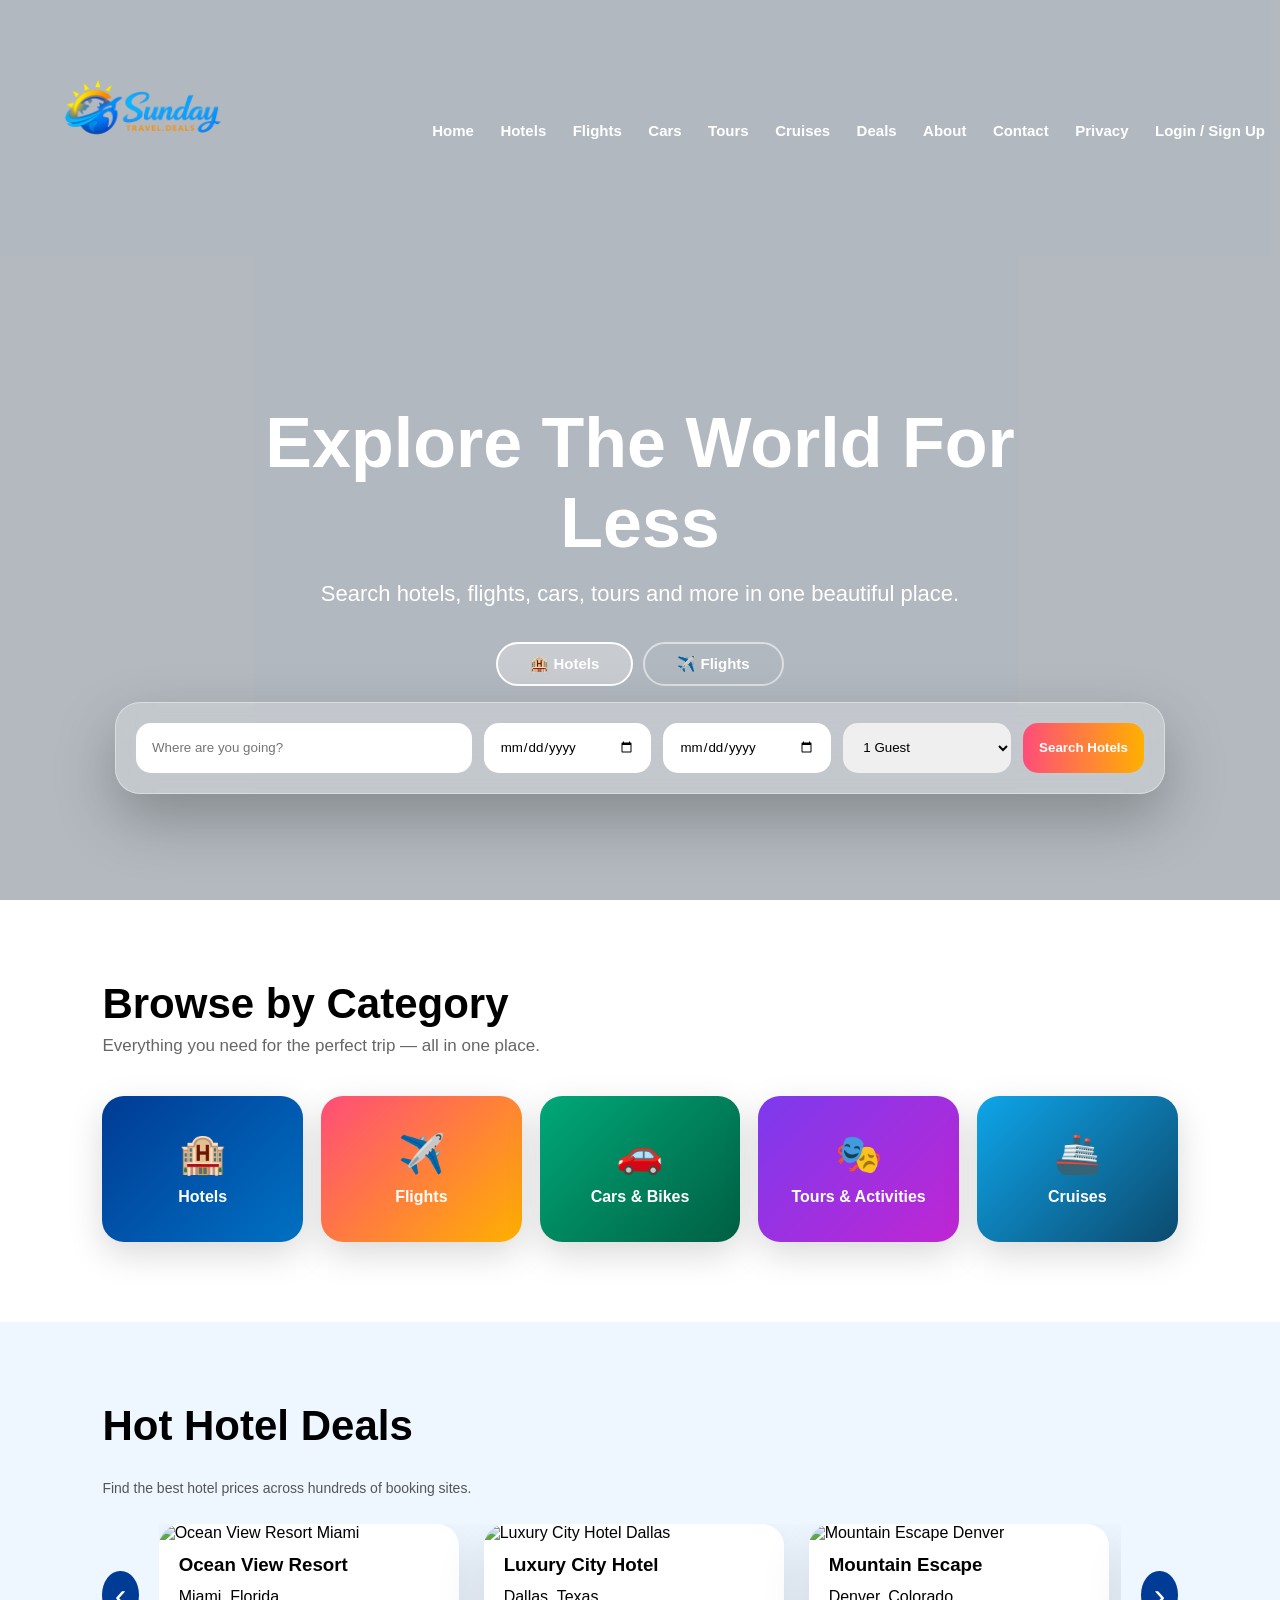
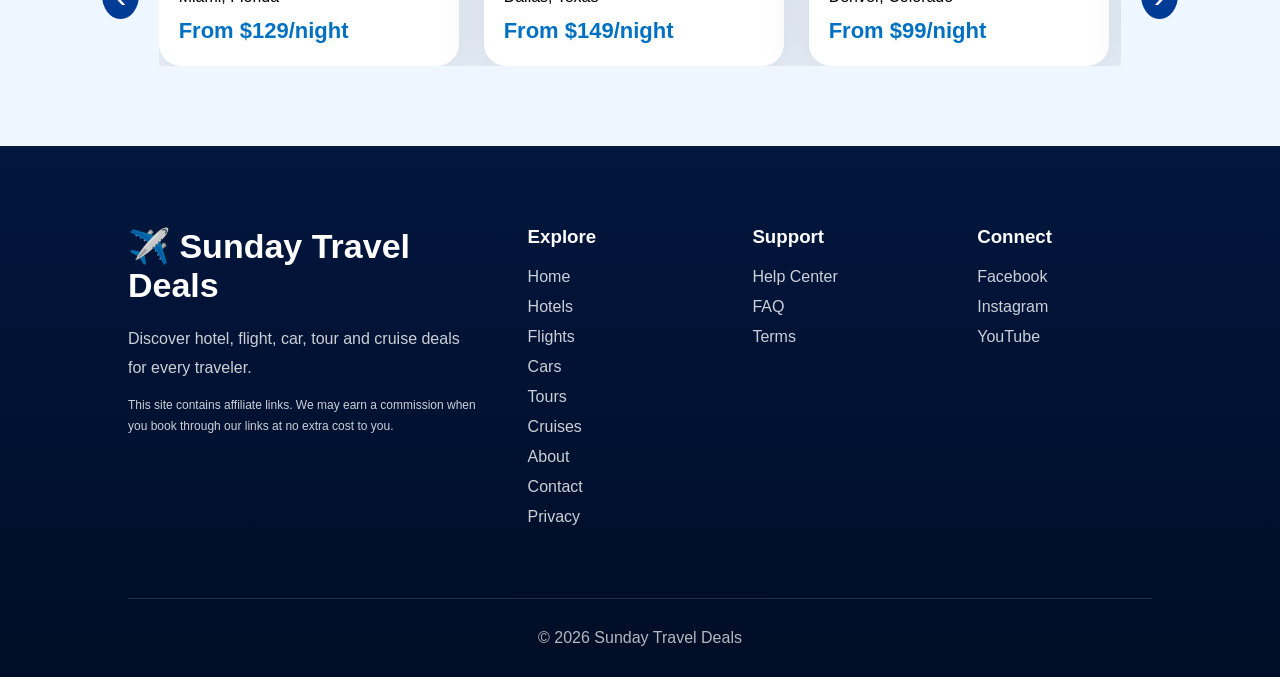
==== commit 1aab73a3: "Remove Expedia, use Trivago as neutral hotel search Site now relies on Travelpayouts Drive for all m" ====
--- a/index.html
+++ b/index.html
@@ -112,34 +112,34 @@
 <!-- Hotel deal cards -->
 <section id="deals" class="deals">
   <h2>Hot Hotel Deals</h2>
-  <p class="deals-subtitle">Powered by <strong>Expedia</strong> — we may earn a commission at no extra cost to you.</p>
+  <p class="deals-subtitle">Find the best hotel prices across hundreds of booking sites.</p>
 
   <div class="carousel">
     <button type="button" class="arrow" onclick="moveSlide(-1)">&#8249;</button>
 
     <div class="carousel-track" id="carouselTrack">
-      <a class="deal-card" href="https://www.expedia.com/Hotel-Search?destination=Miami" target="_blank" rel="noopener sponsored">
+      <a class="deal-card" href="https://www.trivago.com/?query=Miami" target="_blank" rel="noopener sponsored">
         <img src="https://images.unsplash.com/photo-1566073771259-6a8506099945" alt="Ocean View Resort Miami">
         <h3>Ocean View Resort</h3>
         <p>Miami, Florida</p>
         <strong>From $129/night</strong>
       </a>
 
-      <a class="deal-card" href="https://www.expedia.com/Hotel-Search?destination=Dallas" target="_blank" rel="noopener sponsored">
+      <a class="deal-card" href="https://www.trivago.com/?query=Dallas" target="_blank" rel="noopener sponsored">
         <img src="https://images.unsplash.com/photo-1551882547-ff40c63fe5fa" alt="Luxury City Hotel Dallas">
         <h3>Luxury City Hotel</h3>
         <p>Dallas, Texas</p>
         <strong>From $149/night</strong>
       </a>
 
-      <a class="deal-card" href="https://www.expedia.com/Hotel-Search?destination=Denver" target="_blank" rel="noopener sponsored">
+      <a class="deal-card" href="https://www.trivago.com/?query=Denver" target="_blank" rel="noopener sponsored">
         <img src="https://images.unsplash.com/photo-1542314831-068cd1dbfeeb" alt="Mountain Escape Denver">
         <h3>Mountain Escape</h3>
         <p>Denver, Colorado</p>
         <strong>From $99/night</strong>
       </a>
 
-      <a class="deal-card" href="https://www.expedia.com/Hotel-Search?destination=Maldives" target="_blank" rel="noopener sponsored">
+      <a class="deal-card" href="https://www.trivago.com/?query=Maldives" target="_blank" rel="noopener sponsored">
         <img src="https://images.unsplash.com/photo-1507525428034-b723cf961d3e" alt="Island Paradise Maldives">
         <h3>Island Paradise</h3>
         <p>Maldives</p>
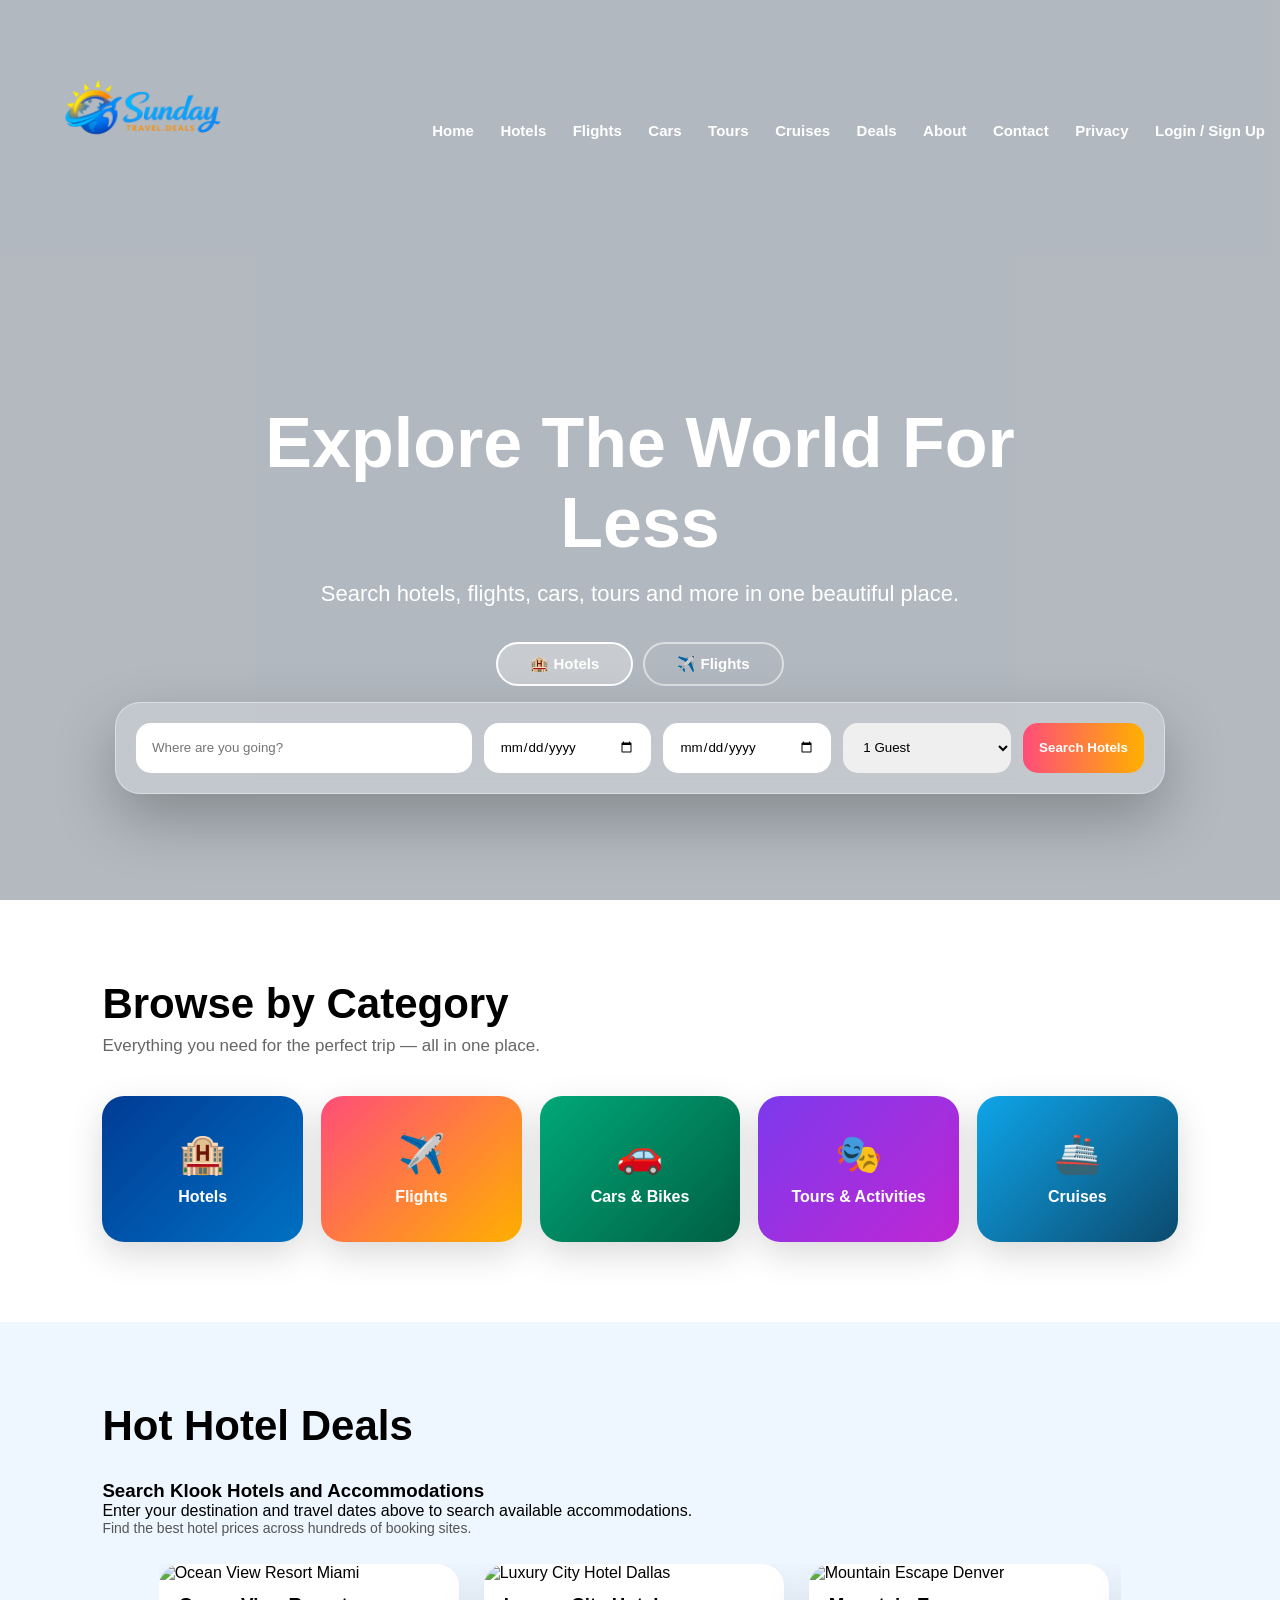
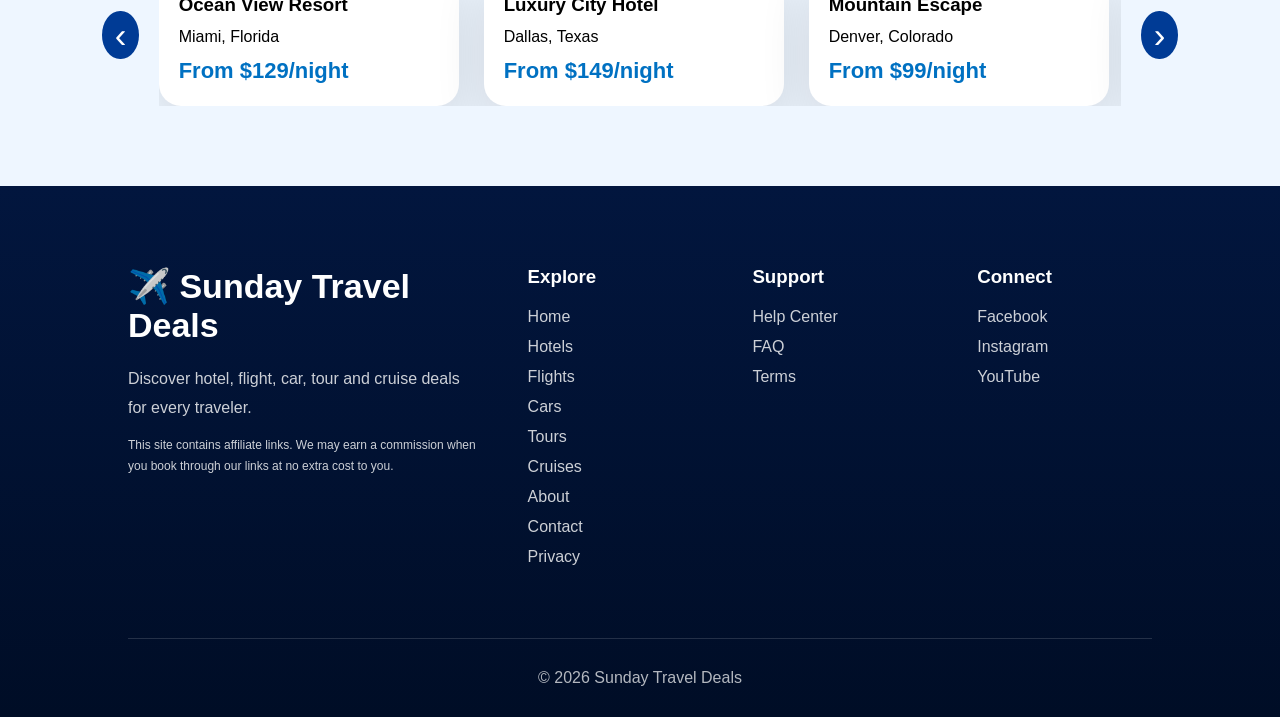
==== commit 8fd7527d: "Fix Klook hotel accommodation search" ====
--- a/index.html
+++ b/index.html
@@ -5,23 +5,7 @@
   <meta name="viewport" content="width=device-width, initial-scale=1.0" />
   <title>Sunday Travel Deals</title>
   <link rel="stylesheet" href="styles.css" />
-  <script nowprocket data-noptimize="1" data-cfasync="false" data-wpfc-render="false" seraph-accel-crit="1" data-no-defer="1">
-  (function () {
-      var script = document.createElement("script");
-      script.async = 1;
-      script.src = 'https://emrldtp.cc/NTM5MTY2.js?t=539166';
-      document.head.appendChild(script);
-  })();
-  </script>
-  <script nowprocket data-noptimize="1" data-cfasync="false" data-wpfc-render="false" seraph-accel-crit="1" data-no-defer="1">
-  (function () {
-      var script = document.createElement("script");
-      script.async = 1;
-      script.type = "module";
-      script.src = "https://tpwgts.com/wl_web/main.js?wl_id=18915";
-      document.head.appendChild(script);
-  })();
-  </script>
+
 </head>
 <body>
 
@@ -112,34 +96,40 @@
 <!-- Hotel deal cards -->
 <section id="deals" class="deals">
   <h2>Hot Hotel Deals</h2>
+
+ <div class="klook-widget-container" id="klookWidget">
+  <h3>Search Klook Hotels and Accommodations</h3>
+  <p>Enter your destination and travel dates above to search available accommodations.</p>
+</div>
+
   <p class="deals-subtitle">Find the best hotel prices across hundreds of booking sites.</p>
 
   <div class="carousel">
     <button type="button" class="arrow" onclick="moveSlide(-1)">&#8249;</button>
 
     <div class="carousel-track" id="carouselTrack">
-      <a class="deal-card" href="https://www.trivago.com/?query=Miami" target="_blank" rel="noopener sponsored">
+      <a class="deal-card" href="hotels.html?destination=Miami">
         <img src="https://images.unsplash.com/photo-1566073771259-6a8506099945" alt="Ocean View Resort Miami">
         <h3>Ocean View Resort</h3>
         <p>Miami, Florida</p>
         <strong>From $129/night</strong>
       </a>
 
-      <a class="deal-card" href="https://www.trivago.com/?query=Dallas" target="_blank" rel="noopener sponsored">
+      <a class="deal-card" href="hotels.html?destination=Dallas">
         <img src="https://images.unsplash.com/photo-1551882547-ff40c63fe5fa" alt="Luxury City Hotel Dallas">
         <h3>Luxury City Hotel</h3>
         <p>Dallas, Texas</p>
         <strong>From $149/night</strong>
       </a>
 
-      <a class="deal-card" href="https://www.trivago.com/?query=Denver" target="_blank" rel="noopener sponsored">
+      <a class="deal-card" href="hotels.html?destination=Denver">
         <img src="https://images.unsplash.com/photo-1542314831-068cd1dbfeeb" alt="Mountain Escape Denver">
         <h3>Mountain Escape</h3>
         <p>Denver, Colorado</p>
         <strong>From $99/night</strong>
       </a>
 
-      <a class="deal-card" href="https://www.trivago.com/?query=Maldives" target="_blank" rel="noopener sponsored">
+      <a class="deal-card" href="hotels.html?destination=Maldives">
         <img src="https://images.unsplash.com/photo-1507525428034-b723cf961d3e" alt="Island Paradise Maldives">
         <h3>Island Paradise</h3>
         <p>Maldives</p>
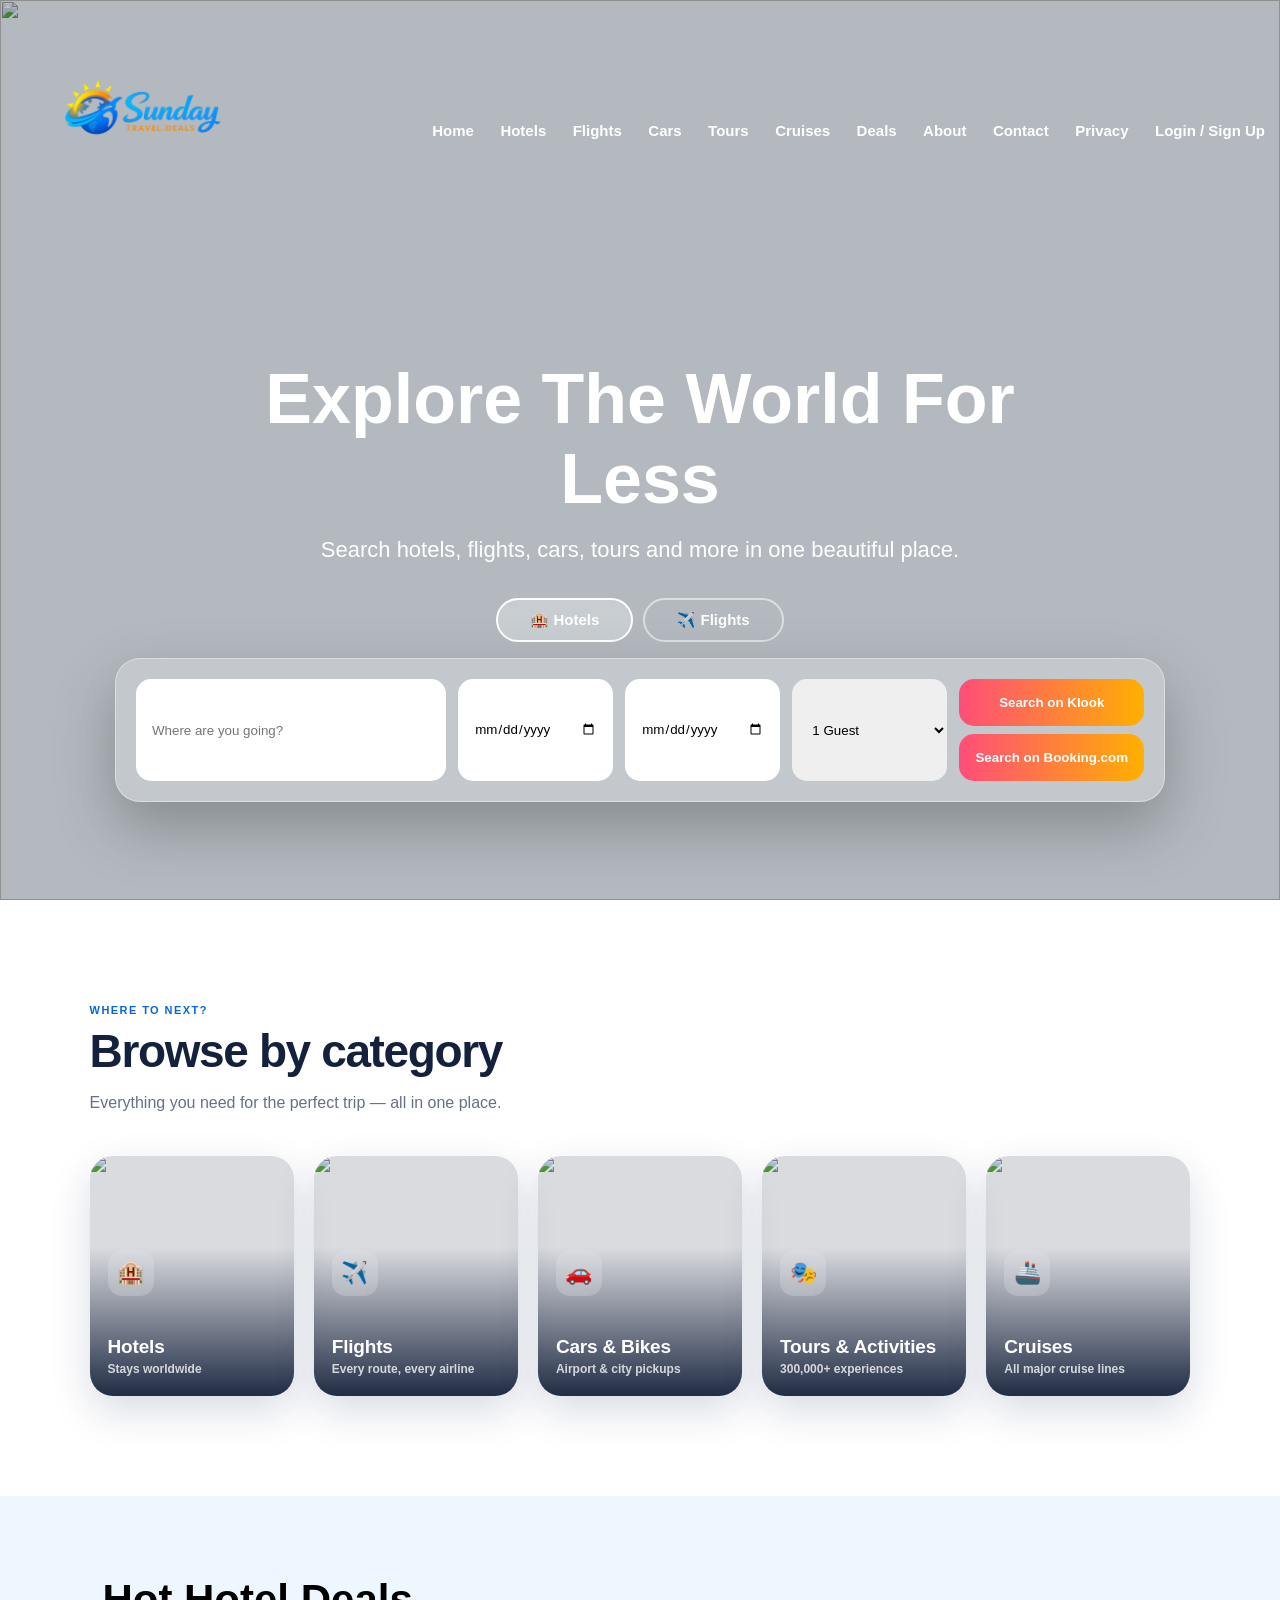
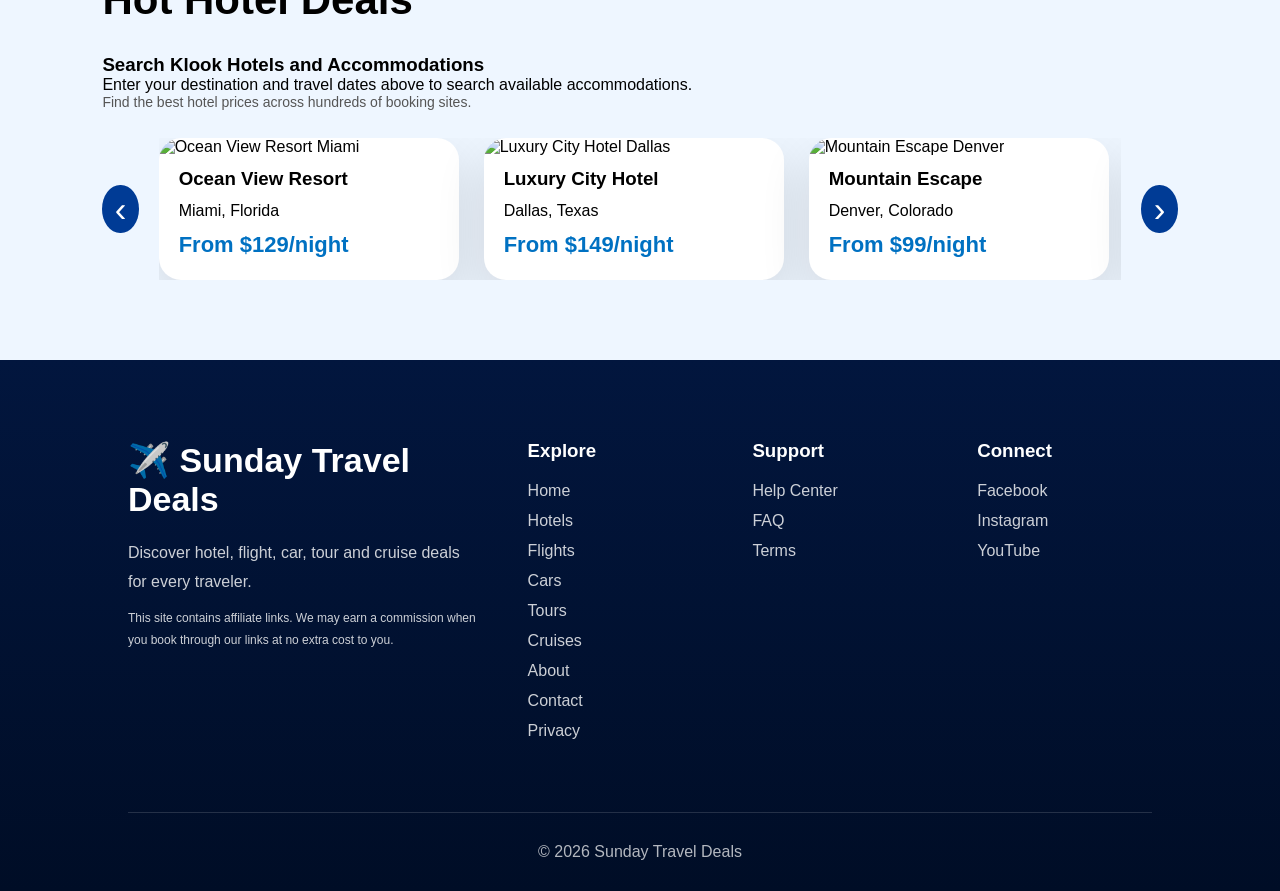
==== commit e237e41c: "Redesign site with unified visual overhaul and new hero imagery Updates styling, layout, and content" ====
--- a/index.html
+++ b/index.html
@@ -11,12 +11,8 @@
 
 <header class="hero"> 
   <div class="bg-video">
-    <iframe
-      src="https://www.youtube.com/embed/9HhiMCsh3-Y?autoplay=1&mute=1&loop=1&playlist=9HhiMCsh3-Y&controls=0&rel=0&iv_load_policy=3&modestbranding=1&playsinline=1"
-      frameborder="0"
-      allow="autoplay; fullscreen"
-      title="Background video">
-    </iframe>
+    <div id="bgVideoPlayer"></div>
+    <img class="bg-video-poster" id="bgVideoPoster" src="https://img.youtube.com/vi/9HhiMCsh3-Y/maxresdefault.jpg" alt="" />
   </div>
 
   <div class="overlay"></div>
@@ -61,7 +57,10 @@
         <option value="3">3 Guests</option>
         <option value="4">4 Guests</option>
       </select>
-      <button type="button" onclick="searchHotels()">Search Hotels</button>
+      <div class="glass-search-btns">
+        <button type="button" onclick="searchHotels('klook')">Search on Klook</button>
+        <button type="button" onclick="searchHotels('booking')">Search on Booking.com</button>
+      </div>
     </div>
 
     <div class="glass-search glass-search--flights" id="flightSearch">
@@ -75,21 +74,73 @@
         <option value="3">3 Passengers</option>
         <option value="4">4 Passengers</option>
       </select>
-      <button type="button" onclick="searchFlights()">Search Flights</button>
+      <div class="glass-search-btns">
+        <button type="button" onclick="searchFlights('aviasales')">Search on Aviasales</button>
+        <button type="button" onclick="searchFlights('booking')">Search on Booking.com</button>
+      </div>
     </div>
   </div>
 </header>
 
 <!-- Category tiles -->
-<section class="categories">
-  <h2>Browse by Category</h2>
-  <p class="categories-lead">Everything you need for the perfect trip — all in one place.</p>
-  <div class="category-grid">
-    <a class="category-tile tile-hotels"  href="hotels.html"><span>🏨</span>Hotels</a>
-    <a class="category-tile tile-flights" href="flights.html"><span>✈️</span>Flights</a>
-    <a class="category-tile tile-cars"    href="cars.html"><span>🚗</span>Cars &amp; Bikes</a>
-    <a class="category-tile tile-tours"   href="tours.html"><span>🎭</span>Tours &amp; Activities</a>
-    <a class="category-tile tile-cruises" href="cruises.html"><span>🚢</span>Cruises</a>
+<section class="premium-categories-section">
+  <div class="premium-categories-heading">
+    <span>Where to next?</span>
+    <h2>Browse by category</h2>
+    <p>Everything you need for the perfect trip — all in one place.</p>
+  </div>
+  <div class="premium-categories-grid">
+
+    <a class="premium-category-card" href="hotels.html">
+      <img src="https://images.unsplash.com/photo-1566073771259-6a8506099945?auto=format&fit=crop&w=800&q=80" alt="Hotel pool and resort" />
+      <span class="premium-category-overlay"></span>
+      <span class="premium-category-icon">🏨</span>
+      <span class="premium-category-body">
+        <strong>Hotels</strong>
+        <small>Stays worldwide</small>
+      </span>
+    </a>
+
+    <a class="premium-category-card" href="flights.html">
+      <img src="https://images.unsplash.com/photo-1436491865332-7a61a109cc05?auto=format&fit=crop&w=800&q=80" alt="Airplane wing above the clouds" />
+      <span class="premium-category-overlay"></span>
+      <span class="premium-category-icon">✈️</span>
+      <span class="premium-category-body">
+        <strong>Flights</strong>
+        <small>Every route, every airline</small>
+      </span>
+    </a>
+
+    <a class="premium-category-card" href="cars.html">
+      <img src="https://images.unsplash.com/photo-1503376780353-7e6692767b70?auto=format&fit=crop&w=800&q=80" alt="Rental car ready for the road" />
+      <span class="premium-category-overlay"></span>
+      <span class="premium-category-icon">🚗</span>
+      <span class="premium-category-body">
+        <strong>Cars &amp; Bikes</strong>
+        <small>Airport &amp; city pickups</small>
+      </span>
+    </a>
+
+    <a class="premium-category-card" href="tours.html">
+      <img src="https://images.unsplash.com/photo-1537996194471-e657df975ab4?auto=format&fit=crop&w=800&q=80" alt="Bali temple and tropical scenery" />
+      <span class="premium-category-overlay"></span>
+      <span class="premium-category-icon">🎭</span>
+      <span class="premium-category-body">
+        <strong>Tours &amp; Activities</strong>
+        <small>300,000+ experiences</small>
+      </span>
+    </a>
+
+    <a class="premium-category-card" href="cruises.html">
+      <img src="https://images.unsplash.com/photo-1548574505-5e239809ee19?auto=format&fit=crop&w=800&q=80" alt="Caribbean turquoise waters" />
+      <span class="premium-category-overlay"></span>
+      <span class="premium-category-icon">🚢</span>
+      <span class="premium-category-body">
+        <strong>Cruises</strong>
+        <small>All major cruise lines</small>
+      </span>
+    </a>
+
   </div>
 </section>
 
@@ -211,5 +262,49 @@
   <div class="footer-bottom">© 2026 Sunday Travel Deals</div>
 </footer>
 
+<script>
+  (function () {
+    var poster = document.getElementById("bgVideoPoster");
+    var hidePoster = function () {
+      if (poster) {
+        poster.classList.add("is-hidden");
+      }
+    };
+
+    // Safety net: if the YouTube API is blocked or slow, don't leave the
+    // poster stuck up forever — just fall back to the old load-then-show behavior.
+    var fallbackTimer = window.setTimeout(hidePoster, 4000);
+
+    window.onYouTubeIframeAPIReady = function () {
+      new YT.Player("bgVideoPlayer", {
+        videoId: "9HhiMCsh3-Y",
+        playerVars: {
+          autoplay: 1,
+          mute: 1,
+          loop: 1,
+          playlist: "9HhiMCsh3-Y",
+          controls: 0,
+          rel: 0,
+          iv_load_policy: 3,
+          modestbranding: 1,
+          playsinline: 1
+        },
+        events: {
+          onStateChange: function (event) {
+            if (event.data === YT.PlayerState.PLAYING) {
+              window.clearTimeout(fallbackTimer);
+              hidePoster();
+            }
+          }
+        }
+      });
+    };
+
+    var apiScript = document.createElement("script");
+    apiScript.src = "https://www.youtube.com/iframe_api";
+    document.head.appendChild(apiScript);
+  })();
+</script>
+
 </body>
 </html>
--- a/styles.css
+++ b/styles.css
@@ -11,7 +11,9 @@
 
 .hero {
   position: relative;
-  height: 100vh;
+  display: flex;
+  flex-direction: column;
+  min-height: 100vh;
   overflow: hidden;
   color: white;
 }
@@ -36,6 +38,20 @@
   border: none;
 }
 
+.bg-video-poster {
+  position: absolute;
+  inset: 0;
+  width: 100%;
+  height: 100%;
+  object-fit: cover;
+  opacity: 1;
+  transition: opacity 0.6s ease;
+}
+
+.bg-video-poster.is-hidden {
+  opacity: 0;
+}
+
 .overlay {
   position: absolute;
   inset: 0;
@@ -71,12 +87,13 @@
 .hero-content {
   position: relative;
   z-index: 4;
-  height: 75%;
+  flex: 1;
   display: flex;
   flex-direction: column;
   justify-content: center;
   align-items: center;
   text-align: center;
+  padding: 30px 20px;
 }
 
 .hero-content h1 {
@@ -118,6 +135,16 @@
   color: white;
   font-weight: bold;
   cursor: pointer;
+}
+
+.glass-search-btns {
+  display: flex;
+  flex-direction: column;
+  gap: 8px;
+}
+
+.glass-search-btns button {
+  white-space: nowrap;
 }
 
 
@@ -1041,59 +1068,128 @@
 }
 
 /* ── Category tiles (homepage) ──────────────────────────────────────────────── */
-.categories {
-  padding: 80px 8%;
-  background: white;
-}
-
-.categories h2 {
-  font-size: 42px;
-  margin-bottom: 8px;
-}
-
-.categories-lead {
-  color: #666;
-  font-size: 17px;
-  margin-bottom: 40px;
-}
-
-.category-grid {
+.premium-categories-section {
+  padding: 100px 7%;
+  background: #ffffff;
+}
+
+.premium-categories-heading {
+  max-width: 1280px;
+  margin: 0 auto 40px;
+}
+
+.premium-categories-heading > span {
+  color: #0866d9;
+  font-size: 11px;
+  font-weight: 900;
+  letter-spacing: 0.13em;
+  text-transform: uppercase;
+}
+
+.premium-categories-heading h2 {
+  max-width: 850px;
+  margin: 9px 0 0;
+  font-size: clamp(32px, 4.5vw, 46px);
+  line-height: 1.08;
+  letter-spacing: -0.03em;
+  color: #13213d;
+}
+
+.premium-categories-heading p {
+  max-width: 700px;
+  margin: 12px 0 0;
+  color: #667085;
+  font-size: 16px;
+  line-height: 1.7;
+}
+
+.premium-categories-grid {
+  max-width: 1280px;
+  margin: 0 auto;
   display: grid;
   grid-template-columns: repeat(5, 1fr);
-  gap: 18px;
-}
-
-.category-tile {
+  gap: 20px;
+}
+
+.premium-category-card {
+  position: relative;
   display: flex;
   flex-direction: column;
-  align-items: center;
-  justify-content: center;
-  gap: 12px;
-  padding: 36px 16px;
-  border-radius: 22px;
+  justify-content: flex-end;
+  min-height: 240px;
+  overflow: hidden;
+  border-radius: 23px;
   text-decoration: none;
-  color: white;
-  font-weight: bold;
-  font-size: 16px;
-  text-align: center;
-  transition: transform .2s, box-shadow .2s;
-  box-shadow: 0 12px 35px rgba(0,0,0,.15);
-}
-
-.category-tile:hover {
-  transform: translateY(-6px);
-  box-shadow: 0 22px 55px rgba(0,0,0,.2);
-}
-
-.category-tile span {
-  font-size: 38px;
-}
-
-.tile-hotels  { background: linear-gradient(135deg, #003b95, #0071c2); }
-.tile-flights { background: linear-gradient(135deg, #ff4d79, #ffb000); }
-.tile-cars    { background: linear-gradient(135deg, #00a878, #005f43); }
-.tile-tours   { background: linear-gradient(135deg, #7c3aed, #c026d3); }
-.tile-cruises { background: linear-gradient(135deg, #0ea5e9, #0c4a6e); }
+  color: #ffffff;
+  box-shadow: 0 15px 40px rgba(8, 35, 85, 0.16);
+  transition:
+    transform 0.28s ease,
+    box-shadow 0.28s ease;
+}
+
+.premium-category-card:hover {
+  transform: translateY(-7px);
+  box-shadow: 0 24px 55px rgba(8, 35, 85, 0.26);
+}
+
+.premium-category-card img {
+  position: absolute;
+  inset: 0;
+  width: 100%;
+  height: 100%;
+  object-fit: cover;
+  transition: transform 0.6s ease;
+}
+
+.premium-category-card:hover img {
+  transform: scale(1.08);
+}
+
+.premium-category-overlay {
+  position: absolute;
+  inset: 0;
+  background: linear-gradient(
+    to top,
+    rgba(2, 15, 43, 0.88),
+    rgba(2, 15, 43, 0.15) 62%
+  );
+}
+
+.premium-category-icon {
+  position: relative;
+  z-index: 2;
+  align-self: flex-start;
+  margin: 18px 0 0 18px;
+  display: grid;
+  place-items: center;
+  width: 46px;
+  height: 46px;
+  border-radius: 14px;
+  background: rgba(255, 255, 255, 0.18);
+  backdrop-filter: blur(10px);
+  font-size: 22px;
+}
+
+.premium-category-body {
+  position: relative;
+  z-index: 2;
+  padding: 40px 18px 20px;
+}
+
+.premium-category-body strong {
+  display: block;
+  font-size: 19px;
+  font-weight: 900;
+  letter-spacing: -0.01em;
+}
+
+.premium-category-body small {
+  display: block;
+  margin-top: 4px;
+  color: rgba(255, 255, 255, 0.78);
+  font-size: 12px;
+  font-weight: 600;
+}
 
 /* ── Shared widget section styles ────────────────────────────────────────────── */
 .fallback-search {
@@ -1648,17 +1744,16 @@
   }
 
   /* ── Category tiles ── */
-  .category-grid {
+  .premium-categories-section {
+    padding: 70px 5%;
+  }
+
+  .premium-categories-grid {
     grid-template-columns: repeat(3, 1fr);
   }
 
-  .category-tile {
-    padding: 26px 10px;
-    font-size: 14px;
-  }
-
-  .category-tile span {
-    font-size: 28px;
+  .premium-category-card {
+    min-height: 190px;
   }
 
   /* ── Hotel / Flight / Cars / Tours / Cruises search forms ── */
@@ -1714,6 +1809,10 @@
     font-size: 26px;
   }
 
+  .premium-categories-grid {
+    grid-template-columns: repeat(2, 1fr);
+  }
+
   .glass-search {
     width: 96%;
     padding: 12px;
@@ -1727,4 +1826,5065 @@
   .deal-card {
     min-width: 210px;
   }
+}/* =========================================================
+   PROFESSIONAL HOTEL EXPERIENCE
+========================================================= */
+
+html {
+  scroll-behavior: smooth;
+}
+
+.hotel-page-hero {
+  position: relative;
+  min-height: 720px;
+  color: white;
+  overflow: hidden;
+  background:
+    linear-gradient(
+      135deg,
+      rgba(0, 24, 78, .86),
+      rgba(0, 75, 170, .55),
+      rgba(255, 77, 121, .30)
+    ),
+    url("https://images.unsplash.com/photo-1564501049412-61c2a3083791?auto=format&fit=crop&w=1800&q=90")
+    center / cover no-repeat;
+}
+
+.hotel-page-overlay {
+  position: absolute;
+  inset: 0;
+  background:
+    radial-gradient(
+      circle at 70% 30%,
+      rgba(255, 255, 255, .15),
+      transparent 35%
+    );
+  pointer-events: none;
+}
+
+.hotel-nav {
+  position: relative;
+  z-index: 20;
+  max-width: 1500px;
+  margin: auto;
+  padding: 20px 6%;
+}
+
+.hotel-logo {
+  display: flex;
+  align-items: center;
+  gap: 10px;
+  color: white;
+  text-decoration: none;
+  font-size: 23px;
+  font-weight: 800;
+}
+
+.hotel-logo-icon {
+  display: grid;
+  place-items: center;
+  width: 42px;
+  height: 42px;
+  border-radius: 13px;
+  background: rgba(255, 255, 255, .16);
+  border: 1px solid rgba(255, 255, 255, .28);
+  backdrop-filter: blur(12px);
+}
+
+.active-nav-link {
+  color: #ffd26a !important;
+}
+
+.hotel-page-hero-content {
+  position: relative;
+  z-index: 5;
+  width: min(1250px, 90%);
+  margin: auto;
+  padding: 105px 0 90px;
+}
+
+.hotel-page-badge {
+  display: inline-flex;
+  padding: 9px 18px;
+  margin-bottom: 22px;
+  border: 1px solid rgba(255, 255, 255, .35);
+  border-radius: 999px;
+  background: rgba(255, 255, 255, .13);
+  backdrop-filter: blur(14px);
+  font-size: 13px;
+  font-weight: 700;
+  letter-spacing: .04em;
+}
+
+.hotel-page-hero-content h1 {
+  max-width: 820px;
+  font-size: clamp(48px, 7vw, 82px);
+  line-height: 1.02;
+  letter-spacing: -.04em;
+}
+
+.hotel-page-hero-content > p {
+  max-width: 680px;
+  margin: 22px 0 36px;
+  font-size: 20px;
+  line-height: 1.7;
+  color: rgba(255, 255, 255, .88);
+}
+
+.premium-hotel-search {
+  display: grid;
+  grid-template-columns: 1.7fr 1fr 1fr .8fr auto;
+  gap: 10px;
+  max-width: 1250px;
+  padding: 14px;
+  border: 1px solid rgba(255, 255, 255, .35);
+  border-radius: 24px;
+  background: rgba(255, 255, 255, .96);
+  box-shadow: 0 30px 80px rgba(0, 20, 70, .35);
+}
+
+.premium-search-field {
+  min-width: 0;
+  padding: 5px 13px;
+  border-right: 1px solid #e5eaf1;
+}
+
+.premium-search-field:last-of-type {
+  border-right: none;
+}
+
+.premium-search-field label {
+  display: block;
+  margin: 0 0 5px 30px;
+  color: #5f6b7c;
+  font-size: 11px;
+  font-weight: 800;
+  letter-spacing: .06em;
+  text-transform: uppercase;
+}
+
+.premium-input-wrap {
+  display: flex;
+  align-items: center;
+  gap: 8px;
+}
+
+.premium-input-icon {
+  width: 22px;
+  flex-shrink: 0;
+}
+
+.premium-input-wrap input,
+.premium-input-wrap select {
+  width: 100%;
+  min-width: 0;
+  padding: 9px 4px;
+  border: none;
+  outline: none;
+  background: transparent;
+  color: #14213d;
+  font-size: 14px;
+  font-weight: 650;
+}
+
+.premium-input-wrap select {
+  cursor: pointer;
+}
+
+.premium-hotel-search-btn {
+  display: flex;
+  align-items: center;
+  justify-content: center;
+  gap: 8px;
+  min-width: 165px;
+  padding: 17px 22px;
+  border: none;
+  border-radius: 17px;
+  background: linear-gradient(135deg, #ff4d79, #ff9f1c);
+  color: white;
+  font-size: 15px;
+  font-weight: 800;
+  cursor: pointer;
+  box-shadow: 0 12px 28px rgba(255, 77, 121, .32);
+  transition: transform .2s, box-shadow .2s;
+}
+
+.premium-hotel-search-btn:hover {
+  transform: translateY(-2px);
+  box-shadow: 0 17px 35px rgba(255, 77, 121, .42);
+}
+
+.premium-hotel-search-btn-group {
+  display: flex;
+  flex-direction: column;
+  gap: 8px;
+}
+
+.premium-hotel-search-btn-alt {
+  background: linear-gradient(135deg, #003b95, #0071c2);
+}
+
+.premium-hotel-search-btn-alt:hover {
+  box-shadow: 0 17px 35px rgba(0, 59, 149, .35);
+}
+
+.hotel-search-status {
+  min-height: 20px;
+  margin: 14px 0 0;
+  color: white;
+  font-size: 14px;
+  font-weight: 700;
+}
+
+.hotel-search-assurance {
+  display: flex;
+  flex-wrap: wrap;
+  gap: 22px;
+  margin-top: 17px;
+  font-size: 13px;
+  color: rgba(255, 255, 255, .88);
+}
+
+.hotel-benefit-strip {
+  position: relative;
+  z-index: 8;
+  width: min(1180px, 90%);
+  margin: -45px auto 0;
+  display: grid;
+  grid-template-columns: repeat(3, 1fr);
+  border-radius: 24px;
+  background: white;
+  box-shadow: 0 24px 70px rgba(15, 35, 80, .13);
+  overflow: hidden;
+}
+
+.hotel-benefit-item {
+  display: flex;
+  align-items: center;
+  gap: 16px;
+  padding: 27px;
+  border-right: 1px solid #e9edf4;
+}
+
+.hotel-benefit-item:last-child {
+  border-right: none;
+}
+
+.hotel-benefit-icon {
+  display: grid;
+  place-items: center;
+  width: 54px;
+  height: 54px;
+  flex-shrink: 0;
+  border-radius: 16px;
+  background: #eef6ff;
+  font-size: 25px;
+}
+
+.hotel-benefit-item strong,
+.hotel-benefit-item span {
+  display: block;
+}
+
+.hotel-benefit-item strong {
+  margin-bottom: 5px;
+  color: #10224a;
+}
+
+.hotel-benefit-item span {
+  color: #6b7485;
+  font-size: 13px;
+  line-height: 1.5;
+}
+
+.featured-hotel-destinations,
+.hotel-stay-types {
+  padding: 100px 7%;
+}
+
+.featured-hotel-destinations {
+  background: #f6f9fe;
+}
+
+.hotel-section-heading {
+  max-width: 1320px;
+  margin: 0 auto 38px;
+  display: flex;
+  align-items: flex-end;
+  justify-content: space-between;
+  gap: 30px;
+}
+
+.hotel-section-heading h2 {
+  margin-top: 8px;
+  color: #10224a;
+  font-size: clamp(34px, 5vw, 52px);
+  letter-spacing: -.03em;
+}
+
+.hotel-section-heading p {
+  margin-top: 12px;
+  color: #6a7487;
+  font-size: 16px;
+}
+
+.hotel-section-eyebrow {
+  color: #0071c2;
+  font-size: 13px;
+  font-weight: 850;
+  letter-spacing: .12em;
+  text-transform: uppercase;
+}
+
+.hotel-section-link {
+  color: #0071c2;
+  text-decoration: none;
+  font-weight: 800;
+}
+
+.hotel-section-heading-centered {
+  justify-content: center;
+  text-align: center;
+}
+
+.hotel-destination-grid {
+  max-width: 1320px;
+  margin: auto;
+  display: grid;
+  grid-template-columns: 1.25fr 1fr 1fr;
+  grid-auto-rows: 260px;
+  gap: 18px;
+}
+
+.hotel-destination-card {
+  position: relative;
+  min-height: 260px;
+  overflow: hidden;
+  border-radius: 25px;
+  box-shadow: 0 15px 40px rgba(20, 45, 90, .12);
+}
+
+.hotel-destination-large {
+  grid-row: span 2;
+}
+
+.hotel-destination-card img {
+  width: 100%;
+  height: 100%;
+  object-fit: cover;
+  transition: transform .6s ease;
+}
+
+.hotel-destination-card:hover img {
+  transform: scale(1.07);
+}
+
+.hotel-destination-gradient {
+  position: absolute;
+  inset: 0;
+  background:
+    linear-gradient(
+      to top,
+      rgba(0, 18, 55, .83),
+      rgba(0, 18, 55, .12) 72%
+    );
+}
+
+.hotel-destination-content {
+  position: absolute;
+  inset: auto 0 0;
+  padding: 25px;
+  color: white;
+}
+
+.hotel-destination-content h3 {
+  margin: 8px 0;
+  font-size: 27px;
+}
+
+.hotel-destination-content p {
+  max-width: 380px;
+  margin-bottom: 17px;
+  color: rgba(255, 255, 255, .82);
+  line-height: 1.5;
+}
+
+.hotel-destination-tag {
+  font-size: 11px;
+  font-weight: 800;
+  letter-spacing: .08em;
+  text-transform: uppercase;
+  color: #ffd26a;
+}
+
+.hotel-destination-content button {
+  padding: 10px 17px;
+  border: 1px solid rgba(255, 255, 255, .38);
+  border-radius: 999px;
+  background: rgba(255, 255, 255, .16);
+  color: white;
+  font-weight: 750;
+  cursor: pointer;
+  backdrop-filter: blur(8px);
+}
+
+.hotel-destination-content button:hover {
+  background: white;
+  color: #10224a;
+}
+
+.hotel-stay-types {
+  background: white;
+}
+
+.hotel-stay-type-grid {
+  max-width: 1180px;
+  margin: auto;
+  display: grid;
+  grid-template-columns: repeat(4, 1fr);
+  gap: 20px;
+}
+
+.hotel-stay-type-card {
+  padding: 35px 27px;
+  border: 1px solid #e9edf4;
+  border-radius: 23px;
+  background: white;
+  transition: transform .25s, box-shadow .25s;
+}
+
+.hotel-stay-type-card:hover {
+  transform: translateY(-7px);
+  box-shadow: 0 20px 50px rgba(15, 40, 90, .12);
+}
+
+.hotel-stay-type-icon {
+  display: grid;
+  place-items: center;
+  width: 58px;
+  height: 58px;
+  margin-bottom: 20px;
+  border-radius: 18px;
+  background: #eef6ff;
+  font-size: 28px;
+}
+
+.hotel-stay-type-card h3 {
+  margin-bottom: 10px;
+  color: #10224a;
+  font-size: 22px;
+}
+
+.hotel-stay-type-card p {
+  color: #6b7485;
+  line-height: 1.7;
+}
+
+.hotel-how-it-works {
+  display: grid;
+  grid-template-columns: 1fr 1fr;
+  min-height: 620px;
+  background: #071b44;
+  color: white;
+}
+
+.hotel-how-content {
+  padding: 95px 10%;
+}
+
+.hotel-how-content h2 {
+  margin: 10px 0 18px;
+  font-size: clamp(36px, 5vw, 54px);
+  letter-spacing: -.03em;
+}
+
+.hotel-how-content > p {
+  max-width: 650px;
+  color: rgba(255, 255, 255, .73);
+  line-height: 1.8;
+}
+
+.hotel-step-list {
+  margin-top: 40px;
+}
+
+.hotel-step {
+  display: flex;
+  gap: 18px;
+  margin-bottom: 25px;
+}
+
+.hotel-step-number {
+  display: grid;
+  place-items: center;
+  width: 42px;
+  height: 42px;
+  flex-shrink: 0;
+  border-radius: 50%;
+  background: linear-gradient(135deg, #ff4d79, #ff9f1c);
+  font-weight: 850;
+}
+
+.hotel-step h3 {
+  margin-bottom: 6px;
+}
+
+.hotel-step p {
+  color: rgba(255, 255, 255, .65);
+  line-height: 1.6;
+}
+
+.hotel-how-image {
+  position: relative;
+  min-height: 520px;
+}
+
+.hotel-how-image > img {
+  width: 100%;
+  height: 100%;
+  object-fit: cover;
+}
+
+.hotel-how-floating-card {
+  position: absolute;
+  left: 35px;
+  bottom: 35px;
+  display: flex;
+  align-items: center;
+  gap: 15px;
+  padding: 20px 24px;
+  border-radius: 20px;
+  background: rgba(255, 255, 255, .94);
+  color: #10224a;
+  box-shadow: 0 20px 50px rgba(0, 0, 0, .2);
+}
+
+.hotel-how-floating-card > span {
+  font-size: 30px;
+}
+
+.hotel-how-floating-card strong,
+.hotel-how-floating-card small {
+  display: block;
+}
+
+.hotel-how-floating-card small {
+  margin-top: 4px;
+  color: #6b7485;
+}
+
+.hotel-final-cta {
+  width: min(1180px, 90%);
+  margin: 90px auto;
+  padding: 55px;
+  display: flex;
+  align-items: center;
+  justify-content: space-between;
+  gap: 30px;
+  border-radius: 30px;
+  background:
+    linear-gradient(
+      135deg,
+      #eaf4ff,
+      #fff3f7
+    );
+}
+
+.hotel-final-cta h2 {
+  max-width: 750px;
+  margin: 8px 0 12px;
+  color: #10224a;
+  font-size: clamp(32px, 5vw, 48px);
+}
+
+.hotel-final-cta p {
+  color: #667085;
+  line-height: 1.7;
+}
+
+.hotel-final-cta > a {
+  flex-shrink: 0;
+  padding: 17px 29px;
+  border-radius: 999px;
+  background: linear-gradient(135deg, #ff4d79, #ff9f1c);
+  color: white;
+  text-decoration: none;
+  font-weight: 850;
+  box-shadow: 0 14px 30px rgba(255, 77, 121, .28);
+}
+
+.hotel-support-section {
+  padding: 30px 6%;
+  display: flex;
+  justify-content: center;
+  gap: 10px;
+  background: #eef6ff;
+  color: #526075;
+}
+
+.hotel-support-section a {
+  color: #0071c2;
+  font-weight: 800;
+  text-decoration: none;
+}
+
+@media (max-width: 1100px) {
+  .premium-hotel-search {
+    grid-template-columns: repeat(2, 1fr);
+  }
+
+  .premium-search-destination {
+    grid-column: span 2;
+  }
+
+  .premium-search-field {
+    border-right: none;
+    border-bottom: 1px solid #e5eaf1;
+  }
+
+  .premium-hotel-search-btn-group {
+    grid-column: span 2;
+  }
+
+  .hotel-destination-grid {
+    grid-template-columns: repeat(2, 1fr);
+  }
+
+  .hotel-destination-large {
+    grid-row: span 1;
+  }
+
+  .hotel-stay-type-grid {
+    grid-template-columns: repeat(2, 1fr);
+  }
+}
+
+@media (max-width: 768px) {
+  .hotel-page-hero {
+    min-height: auto;
+  }
+
+  .hotel-page-hero-content {
+    width: 92%;
+    padding: 70px 0 85px;
+  }
+
+  .hotel-page-hero-content h1 {
+    font-size: 42px;
+  }
+
+  .hotel-page-hero-content > p {
+    font-size: 17px;
+  }
+
+  .premium-hotel-search {
+    grid-template-columns: 1fr;
+    padding: 12px;
+  }
+
+  .premium-search-destination,
+  .premium-hotel-search-btn-group {
+    grid-column: span 1;
+  }
+
+  .premium-search-field {
+    padding: 10px 8px;
+  }
+
+  .hotel-search-assurance {
+    flex-direction: column;
+    gap: 8px;
+  }
+
+  .hotel-benefit-strip {
+    grid-template-columns: 1fr;
+    margin-top: -35px;
+  }
+
+  .hotel-benefit-item {
+    border-right: none;
+    border-bottom: 1px solid #e9edf4;
+  }
+
+  .hotel-benefit-item:last-child {
+    border-bottom: none;
+  }
+
+  .featured-hotel-destinations,
+  .hotel-stay-types {
+    padding: 70px 5%;
+  }
+
+  .hotel-section-heading {
+    align-items: flex-start;
+    flex-direction: column;
+  }
+
+  .hotel-destination-grid {
+    grid-template-columns: 1fr;
+    grid-auto-rows: 280px;
+  }
+
+  .hotel-stay-type-grid {
+    grid-template-columns: 1fr;
+  }
+
+  .hotel-how-it-works {
+    grid-template-columns: 1fr;
+  }
+
+  .hotel-how-content {
+    padding: 70px 7%;
+  }
+
+  .hotel-how-image {
+    min-height: 420px;
+  }
+
+  .hotel-final-cta {
+    margin: 65px auto;
+    padding: 38px 25px;
+    flex-direction: column;
+    align-items: flex-start;
+  }
+
+  .hotel-support-section {
+    flex-direction: column;
+    text-align: center;
+  }
+}/* =========================================================
+   PROFESSIONAL FLIGHTS PAGE
+   Sunday Travel Deals
+========================================================= */
+
+.professional-flights-page {
+  --flight-navy: #071a3d;
+  --flight-blue: #0866d9;
+  --flight-light-blue: #eaf3ff;
+  --flight-cyan: #16b8f3;
+  --flight-pink: #ff4d79;
+  --flight-orange: #ffae35;
+  --flight-text: #13213d;
+  --flight-muted: #667085;
+  --flight-border: #e3eaf3;
+  --flight-surface: #ffffff;
+  --flight-background: #f5f8fd;
+  --flight-shadow: 0 24px 70px rgba(8, 35, 85, 0.13);
+
+  overflow-x: hidden;
+  background: var(--flight-background);
+  color: var(--flight-text);
+}
+
+/* =========================================================
+   HERO
+========================================================= */
+
+.premium-flight-hero {
+  position: relative;
+  min-height: 760px;
+  overflow: visible;
+  background:
+    linear-gradient(
+      120deg,
+      rgba(3, 20, 58, 0.94),
+      rgba(6, 74, 170, 0.68),
+      rgba(22, 184, 243, 0.22)
+    ),
+    url("https://images.unsplash.com/photo-1436491865332-7a61a109cc05?auto=format&fit=crop&w=2000&q=90")
+      center 48% / cover no-repeat;
+  color: white;
+}
+
+.premium-flight-hero-overlay {
+  position: absolute;
+  inset: 0;
+  pointer-events: none;
+  background:
+    radial-gradient(
+      circle at 76% 26%,
+      rgba(255, 255, 255, 0.24),
+      transparent 30%
+    ),
+    linear-gradient(
+      to bottom,
+      transparent 58%,
+      rgba(3, 20, 58, 0.35)
+    );
+}
+
+.premium-flight-hero nav {
+  position: relative;
+  z-index: 20;
+}
+
+.premium-flight-hero nav .menu .active {
+  color: #ffd56a;
+  background: rgba(255, 255, 255, 0.12);
+}
+
+.premium-flight-hero-content {
+  position: relative;
+  z-index: 5;
+  width: min(1280px, 90%);
+  margin: auto;
+  padding: 105px 0 135px;
+}
+
+.premium-flight-eyebrow {
+  display: inline-flex;
+  padding: 9px 16px;
+  border: 1px solid rgba(255, 255, 255, 0.32);
+  border-radius: 999px;
+  background: rgba(255, 255, 255, 0.12);
+  font-size: 11px;
+  font-weight: 900;
+  letter-spacing: 0.12em;
+  text-transform: uppercase;
+  backdrop-filter: blur(12px);
+}
+
+.premium-flight-hero-content > h1 {
+  max-width: 940px;
+  margin: 22px 0 18px;
+  font-size: clamp(48px, 7vw, 79px);
+  line-height: 1.02;
+  letter-spacing: -0.05em;
+}
+
+.premium-flight-hero-content > p {
+  max-width: 760px;
+  margin: 0 0 38px;
+  color: rgba(255, 255, 255, 0.83);
+  font-size: 18px;
+  line-height: 1.75;
+}
+
+/* =========================================================
+   SEARCH CARD
+========================================================= */
+
+.premium-flight-search-card {
+  padding: 24px;
+  border: 1px solid rgba(255, 255, 255, 0.38);
+  border-radius: 30px;
+  background: rgba(255, 255, 255, 0.97);
+  color: var(--flight-text);
+  box-shadow: 0 35px 95px rgba(2, 19, 55, 0.4);
+  backdrop-filter: blur(20px);
+}
+
+.premium-flight-card-heading {
+  display: flex;
+  align-items: center;
+  gap: 14px;
+  margin-bottom: 19px;
+}
+
+.premium-flight-card-icon {
+  display: grid;
+  place-items: center;
+  width: 53px;
+  height: 53px;
+  flex-shrink: 0;
+  border-radius: 17px;
+  background: var(--flight-light-blue);
+  font-size: 25px;
+}
+
+.premium-flight-card-heading span {
+  color: var(--flight-blue);
+  font-size: 10px;
+  font-weight: 900;
+  letter-spacing: 0.12em;
+  text-transform: uppercase;
+}
+
+.premium-flight-card-heading h2 {
+  margin: 3px 0 0;
+  font-size: 21px;
+  letter-spacing: -0.02em;
+}
+
+.premium-flight-search-form {
+  display: grid;
+  grid-template-columns:
+    minmax(170px, 1.25fr)
+    44px
+    minmax(170px, 1.25fr)
+    minmax(145px, 0.9fr)
+    minmax(145px, 0.9fr)
+    minmax(135px, 0.75fr)
+    auto;
+  gap: 8px;
+  align-items: end;
+}
+
+.premium-flight-field {
+  min-width: 0;
+  padding: 8px 12px;
+  border: 1px solid var(--flight-border);
+  border-radius: 17px;
+  background: #fbfcfe;
+  transition:
+    border 0.2s ease,
+    box-shadow 0.2s ease,
+    background 0.2s ease;
+}
+
+.premium-flight-field:focus-within {
+  border-color: var(--flight-blue);
+  background: white;
+  box-shadow: 0 0 0 4px rgba(8, 102, 217, 0.09);
+}
+
+.premium-flight-field label {
+  display: block;
+  margin: 0 0 4px 27px;
+  color: #6e788a;
+  font-size: 9px;
+  font-weight: 900;
+  letter-spacing: 0.1em;
+  text-transform: uppercase;
+}
+
+.premium-flight-input-wrap {
+  display: flex;
+  align-items: center;
+  gap: 7px;
+}
+
+.premium-flight-input-icon {
+  width: 20px;
+  flex-shrink: 0;
+  text-align: center;
+}
+
+.premium-flight-input-wrap input,
+.premium-flight-input-wrap select {
+  width: 100%;
+  min-width: 0;
+  padding: 8px 2px;
+  border: none;
+  outline: none;
+  background: transparent;
+  color: var(--flight-text);
+  font: inherit;
+  font-size: 13px;
+  font-weight: 700;
+}
+
+.premium-flight-input-wrap input::placeholder {
+  color: #99a3b4;
+  font-weight: 500;
+}
+
+.premium-flight-input-wrap select {
+  cursor: pointer;
+}
+
+.premium-flight-swap {
+  width: 42px;
+  height: 42px;
+  margin-bottom: 8px;
+  border: 1px solid var(--flight-border);
+  border-radius: 50%;
+  background: white;
+  color: var(--flight-blue);
+  font-size: 20px;
+  font-weight: 900;
+  cursor: pointer;
+  transition:
+    transform 0.25s ease,
+    background 0.2s ease,
+    color 0.2s ease;
+}
+
+.premium-flight-swap:hover {
+  transform: rotate(180deg);
+  background: var(--flight-blue);
+  color: white;
+}
+
+.premium-flight-search-button {
+  display: inline-flex;
+  align-items: center;
+  justify-content: center;
+  gap: 8px;
+  min-width: 170px;
+  min-height: 58px;
+  padding: 15px 21px;
+  border: none;
+  border-radius: 18px;
+  background: linear-gradient(
+    135deg,
+    var(--flight-pink),
+    var(--flight-orange)
+  );
+  color: white;
+  font-size: 14px;
+  font-weight: 900;
+  white-space: nowrap;
+  cursor: pointer;
+  box-shadow: 0 13px 30px rgba(255, 77, 121, 0.3);
+  transition:
+    transform 0.2s ease,
+    box-shadow 0.2s ease;
+}
+
+.premium-flight-search-button:hover {
+  transform: translateY(-2px);
+  box-shadow: 0 18px 38px rgba(255, 77, 121, 0.4);
+}
+
+.premium-flight-search-button-group {
+  display: flex;
+  flex-direction: column;
+  gap: 8px;
+}
+
+.premium-flight-search-button-alt {
+  background: linear-gradient(135deg, #003b95, #0071c2);
+}
+
+.premium-flight-search-button-alt:hover {
+  box-shadow: 0 18px 38px rgba(0, 59, 149, 0.35);
+}
+
+.premium-flight-search-footer {
+  display: flex;
+  flex-wrap: wrap;
+  gap: 22px;
+  margin-top: 15px;
+  padding: 0 5px;
+  color: #647084;
+  font-size: 12px;
+  font-weight: 700;
+}
+
+/* =========================================================
+   BENEFITS
+========================================================= */
+
+.premium-flight-benefits {
+  position: relative;
+  z-index: 8;
+  width: min(1180px, 90%);
+  margin: -52px auto 0;
+  display: grid;
+  grid-template-columns: repeat(3, 1fr);
+  overflow: hidden;
+  border-radius: 26px;
+  background: white;
+  box-shadow: var(--flight-shadow);
+}
+
+.premium-flight-benefits article {
+  display: flex;
+  align-items: center;
+  gap: 17px;
+  padding: 28px;
+  border-right: 1px solid var(--flight-border);
+}
+
+.premium-flight-benefits article:last-child {
+  border-right: none;
+}
+
+.premium-flight-benefit-icon {
+  display: grid;
+  place-items: center;
+  width: 55px;
+  height: 55px;
+  flex-shrink: 0;
+  border-radius: 18px;
+  background: var(--flight-light-blue);
+  font-size: 25px;
+}
+
+.premium-flight-benefits h3 {
+  margin: 0 0 5px;
+  font-size: 16px;
+}
+
+.premium-flight-benefits p {
+  margin: 0;
+  color: var(--flight-muted);
+  font-size: 13px;
+  line-height: 1.55;
+}
+
+/* =========================================================
+   SECTION HEADINGS
+========================================================= */
+
+.premium-flight-routes-section,
+.premium-flight-tips-section {
+  padding: 105px 7%;
+}
+
+.premium-flight-routes-section {
+  background: white;
+}
+
+.premium-flight-tips-section {
+  background: var(--flight-background);
+}
+
+.premium-flight-section-heading {
+  max-width: 1280px;
+  margin: 0 auto 39px;
+}
+
+.premium-flight-section-heading > span,
+.premium-flight-section-label {
+  color: var(--flight-blue);
+  font-size: 11px;
+  font-weight: 900;
+  letter-spacing: 0.13em;
+  text-transform: uppercase;
+}
+
+.premium-flight-section-heading h2 {
+  max-width: 850px;
+  margin: 9px 0 0;
+  font-size: clamp(36px, 5vw, 52px);
+  line-height: 1.08;
+  letter-spacing: -0.04em;
+}
+
+.premium-flight-section-heading p {
+  max-width: 740px;
+  margin: 14px 0 0;
+  color: var(--flight-muted);
+  font-size: 16px;
+  line-height: 1.75;
+}
+
+/* =========================================================
+   ROUTE CARDS
+========================================================= */
+
+.premium-flight-routes-grid {
+  max-width: 1280px;
+  margin: auto;
+  display: grid;
+  grid-template-columns: repeat(3, 1fr);
+  gap: 21px;
+}
+
+.premium-flight-route-card {
+  overflow: hidden;
+  border: 1px solid var(--flight-border);
+  border-radius: 24px;
+  background: white;
+  box-shadow: 0 12px 36px rgba(8, 35, 85, 0.08);
+  transition:
+    transform 0.28s ease,
+    box-shadow 0.28s ease;
+}
+
+.premium-flight-route-card:hover {
+  transform: translateY(-7px);
+  box-shadow: 0 23px 55px rgba(8, 35, 85, 0.15);
+}
+
+.premium-flight-route-image {
+  position: relative;
+  height: 225px;
+  overflow: hidden;
+}
+
+.premium-flight-route-image img {
+  width: 100%;
+  height: 100%;
+  object-fit: cover;
+  transition: transform 0.6s ease;
+}
+
+.premium-flight-route-card:hover img {
+  transform: scale(1.06);
+}
+
+.premium-flight-route-image::after {
+  content: "";
+  position: absolute;
+  inset: 0;
+  background: linear-gradient(
+    to top,
+    rgba(4, 20, 52, 0.52),
+    transparent 65%
+  );
+}
+
+.premium-flight-route-image > span {
+  position: absolute;
+  z-index: 2;
+  left: 17px;
+  bottom: 16px;
+  padding: 7px 11px;
+  border-radius: 999px;
+  background: rgba(255, 255, 255, 0.91);
+  color: var(--flight-blue);
+  font-size: 10px;
+  font-weight: 900;
+  letter-spacing: 0.08em;
+  text-transform: uppercase;
+}
+
+.premium-flight-route-content {
+  display: flex;
+  align-items: center;
+  justify-content: space-between;
+  gap: 15px;
+  padding: 22px;
+}
+
+.premium-flight-route-content small {
+  color: var(--flight-muted);
+  font-weight: 700;
+}
+
+.premium-flight-route-content h3 {
+  margin: 4px 0 0;
+  font-size: 21px;
+}
+
+.premium-flight-route-content button {
+  flex-shrink: 0;
+  padding: 10px 14px;
+  border: none;
+  border-radius: 999px;
+  background: var(--flight-light-blue);
+  color: var(--flight-blue);
+  font-weight: 900;
+  cursor: pointer;
+  transition:
+    background 0.2s ease,
+    color 0.2s ease,
+    transform 0.2s ease;
+}
+
+.premium-flight-route-content button:hover {
+  transform: translateX(3px);
+  background: var(--flight-blue);
+  color: white;
+}
+
+/* =========================================================
+   HOW IT WORKS
+========================================================= */
+
+.premium-flight-planning-section {
+  display: grid;
+  grid-template-columns: 1fr 1fr;
+  min-height: 650px;
+  background: var(--flight-navy);
+  color: white;
+}
+
+.premium-flight-planning-image {
+  position: relative;
+  min-height: 650px;
+  overflow: hidden;
+}
+
+.premium-flight-planning-image > img {
+  width: 100%;
+  height: 100%;
+  object-fit: cover;
+}
+
+.premium-flight-planning-image::after {
+  content: "";
+  position: absolute;
+  inset: 0;
+  background: linear-gradient(
+    to top,
+    rgba(4, 20, 55, 0.55),
+    transparent 60%
+  );
+}
+
+.premium-flight-floating-card {
+  position: absolute;
+  z-index: 3;
+  left: 35px;
+  bottom: 35px;
+  display: flex;
+  align-items: center;
+  gap: 13px;
+  padding: 18px 21px;
+  border-radius: 19px;
+  background: rgba(255, 255, 255, 0.95);
+  color: var(--flight-text);
+  box-shadow: 0 22px 55px rgba(0, 0, 0, 0.25);
+}
+
+.premium-flight-floating-card > span {
+  font-size: 28px;
+}
+
+.premium-flight-floating-card strong,
+.premium-flight-floating-card small {
+  display: block;
+}
+
+.premium-flight-floating-card small {
+  margin-top: 4px;
+  color: var(--flight-muted);
+}
+
+.premium-flight-planning-content {
+  padding: 95px 10%;
+}
+
+.premium-flight-planning-content h2 {
+  max-width: 670px;
+  margin: 10px 0 18px;
+  font-size: clamp(38px, 5vw, 55px);
+  line-height: 1.08;
+  letter-spacing: -0.04em;
+}
+
+.premium-flight-planning-content > p {
+  max-width: 650px;
+  margin: 0;
+  color: rgba(255, 255, 255, 0.71);
+  font-size: 16px;
+  line-height: 1.8;
+}
+
+.premium-flight-step-list {
+  margin-top: 38px;
+}
+
+.premium-flight-step-list article {
+  display: flex;
+  gap: 17px;
+  margin-bottom: 26px;
+}
+
+.premium-flight-step-list article > span {
+  display: grid;
+  place-items: center;
+  width: 43px;
+  height: 43px;
+  flex-shrink: 0;
+  border-radius: 50%;
+  background: linear-gradient(
+    135deg,
+    var(--flight-pink),
+    var(--flight-orange)
+  );
+  font-weight: 900;
+}
+
+.premium-flight-step-list h3 {
+  margin: 1px 0 5px;
+  color: white;
+}
+
+.premium-flight-step-list p {
+  margin: 0;
+  color: rgba(255, 255, 255, 0.63);
+  line-height: 1.65;
+}
+
+/* =========================================================
+   TIPS
+========================================================= */
+
+.premium-flight-tips-grid {
+  max-width: 1280px;
+  margin: auto;
+  display: grid;
+  grid-template-columns: repeat(4, 1fr);
+  gap: 20px;
+}
+
+.premium-flight-tips-grid article {
+  padding: 31px 26px;
+  border: 1px solid var(--flight-border);
+  border-radius: 23px;
+  background: white;
+  box-shadow: 0 12px 35px rgba(8, 35, 85, 0.06);
+}
+
+.premium-flight-tips-grid article > span {
+  display: grid;
+  place-items: center;
+  width: 55px;
+  height: 55px;
+  margin-bottom: 18px;
+  border-radius: 18px;
+  background: var(--flight-light-blue);
+  font-size: 26px;
+}
+
+.premium-flight-tips-grid h3 {
+  margin: 0 0 9px;
+  font-size: 19px;
+}
+
+.premium-flight-tips-grid p {
+  margin: 0;
+  color: var(--flight-muted);
+  font-size: 14px;
+  line-height: 1.7;
+}
+
+/* =========================================================
+   PARTNER CTA
+========================================================= */
+
+.premium-flight-partner-section {
+  width: min(1180px, 90%);
+  margin: 95px auto;
+  padding: 47px;
+  display: grid;
+  grid-template-columns: auto 1fr auto;
+  align-items: center;
+  gap: 25px;
+  border-radius: 30px;
+  background: linear-gradient(
+    135deg,
+    var(--flight-light-blue),
+    #fff1f5
+  );
+  box-shadow: 0 18px 50px rgba(8, 35, 85, 0.09);
+}
+
+.premium-flight-partner-icon {
+  display: grid;
+  place-items: center;
+  width: 72px;
+  height: 72px;
+  border-radius: 22px;
+  background: white;
+  font-size: 32px;
+}
+
+.premium-flight-partner-section span {
+  color: var(--flight-blue);
+  font-size: 10px;
+  font-weight: 900;
+  letter-spacing: 0.12em;
+  text-transform: uppercase;
+}
+
+.premium-flight-partner-section h2 {
+  margin: 7px 0 9px;
+  font-size: clamp(27px, 4vw, 39px);
+  letter-spacing: -0.03em;
+}
+
+.premium-flight-partner-section p {
+  max-width: 760px;
+  margin: 0;
+  color: var(--flight-muted);
+  line-height: 1.7;
+}
+
+.premium-flight-partner-section > a {
+  padding: 15px 24px;
+  border-radius: 999px;
+  background: linear-gradient(
+    135deg,
+    var(--flight-pink),
+    var(--flight-orange)
+  );
+  color: white;
+  text-decoration: none;
+  font-weight: 900;
+  white-space: nowrap;
+  box-shadow: 0 13px 29px rgba(255, 77, 121, 0.28);
+}
+
+.premium-flight-support {
+  padding: 29px 6%;
+  display: flex;
+  justify-content: center;
+  gap: 9px;
+  background: var(--flight-light-blue);
+  color: var(--flight-muted);
+}
+
+.premium-flight-support a {
+  color: var(--flight-blue);
+  text-decoration: none;
+  font-weight: 900;
+}
+
+/* =========================================================
+   RESPONSIVE
+========================================================= */
+
+@media (max-width: 1180px) {
+  .premium-flight-search-form {
+    grid-template-columns: repeat(2, 1fr);
+  }
+
+  .premium-flight-swap {
+    display: none;
+  }
+
+  .premium-flight-search-button-group {
+    grid-column: span 2;
+  }
+
+  .premium-flight-routes-grid {
+    grid-template-columns: repeat(2, 1fr);
+  }
+
+  .premium-flight-tips-grid {
+    grid-template-columns: repeat(2, 1fr);
+  }
+}
+
+@media (max-width: 850px) {
+  .premium-flight-hero {
+    min-height: auto;
+  }
+
+  .premium-flight-hero-content {
+    padding: 75px 0 115px;
+  }
+
+  .premium-flight-benefits {
+    grid-template-columns: 1fr;
+  }
+
+  .premium-flight-benefits article {
+    border-right: none;
+    border-bottom: 1px solid var(--flight-border);
+  }
+
+  .premium-flight-benefits article:last-child {
+    border-bottom: none;
+  }
+
+  .premium-flight-planning-section {
+    grid-template-columns: 1fr;
+  }
+
+  .premium-flight-planning-image {
+    min-height: 470px;
+  }
+
+  .premium-flight-partner-section {
+    grid-template-columns: auto 1fr;
+  }
+
+  .premium-flight-partner-section > a {
+    grid-column: span 2;
+    text-align: center;
+  }
+}
+
+@media (max-width: 650px) {
+  .premium-flight-hero-content {
+    width: 92%;
+    padding: 60px 0 95px;
+  }
+
+  .premium-flight-hero-content > h1 {
+    font-size: 42px;
+  }
+
+  .premium-flight-hero-content > p {
+    font-size: 16px;
+  }
+
+  .premium-flight-search-card {
+    padding: 15px;
+    border-radius: 22px;
+  }
+
+  .premium-flight-card-heading {
+    align-items: flex-start;
+  }
+
+  .premium-flight-search-form {
+    grid-template-columns: 1fr;
+  }
+
+  .premium-flight-search-button-group {
+    grid-column: span 1;
+    width: 100%;
+  }
+
+  .premium-flight-search-button {
+    width: 100%;
+  }
+
+  .premium-flight-search-footer {
+    flex-direction: column;
+    gap: 7px;
+  }
+
+  .premium-flight-routes-section,
+  .premium-flight-tips-section {
+    padding: 75px 5%;
+  }
+
+  .premium-flight-routes-grid,
+  .premium-flight-tips-grid {
+    grid-template-columns: 1fr;
+  }
+
+  .premium-flight-route-image {
+    height: 235px;
+  }
+
+  .premium-flight-planning-image {
+    min-height: 400px;
+  }
+
+  .premium-flight-floating-card {
+    left: 18px;
+    right: 18px;
+    bottom: 18px;
+  }
+
+  .premium-flight-planning-content {
+    padding: 70px 7%;
+  }
+
+  .premium-flight-planning-content h2 {
+    font-size: 37px;
+  }
+
+  .premium-flight-partner-section {
+    padding: 32px 23px;
+    grid-template-columns: 1fr;
+  }
+
+  .premium-flight-partner-icon {
+    width: 62px;
+    height: 62px;
+  }
+
+  .premium-flight-partner-section > a {
+    grid-column: span 1;
+  }
+
+  .premium-flight-support {
+    flex-direction: column;
+    text-align: center;
+  }
+}
+
+@media (max-width: 430px) {
+  .premium-flight-hero-content > h1 {
+    font-size: 37px;
+  }
+
+  .premium-flight-card-heading h2 {
+    font-size: 18px;
+  }
+
+  .premium-flight-section-heading h2 {
+    font-size: 34px;
+  }
+
+  .premium-flight-route-content {
+    align-items: flex-start;
+    flex-direction: column;
+  }
+
+  .premium-flight-route-content button {
+    width: 100%;
+  }
+}/* =========================================================
+   PROFESSIONAL CARS PAGE
+   Sunday Travel Deals
+========================================================= */
+
+.professional-cars-page {
+  --car-navy: #071a3d;
+  --car-blue: #0866d9;
+  --car-blue-dark: #064fa7;
+  --car-light-blue: #eaf3ff;
+  --car-cyan: #16b8f3;
+  --car-pink: #ff4d79;
+  --car-orange: #ffae35;
+  --car-text: #13213d;
+  --car-muted: #667085;
+  --car-border: #e3eaf3;
+  --car-surface: #ffffff;
+  --car-background: #f5f8fd;
+  --car-shadow: 0 24px 70px rgba(8, 35, 85, 0.13);
+
+  overflow-x: hidden;
+  background: var(--car-background);
+  color: var(--car-text);
+}
+
+/* =========================================================
+   HERO
+========================================================= */
+
+.premium-car-hero {
+  position: relative;
+  min-height: 780px;
+  overflow: visible;
+  color: #ffffff;
+
+  background:
+    linear-gradient(
+      115deg,
+      rgba(4, 15, 45, 0.72),
+      rgba(5, 40, 105, 0.40),
+      rgba(255, 140, 0, 0.08)
+    ),
+    url("assets/dallas-hi5-golden-hour.png")
+      center center / cover no-repeat;
+}
+
+.premium-car-hero-overlay {
+  position: absolute;
+  inset: 0;
+  pointer-events: none;
+
+  background:
+    linear-gradient(
+      to bottom,
+      rgba(0, 0, 0, 0.08),
+      rgba(0, 0, 0, 0.18),
+      rgba(2, 18, 55, 0.52)
+    );
+}
+
+/* =========================================================
+   NAVIGATION
+========================================================= */
+
+.premium-car-nav {
+  position: relative;
+  z-index: 20;
+}
+
+.premium-car-logo {
+  display: inline-flex;
+  align-items: center;
+  gap: 10px;
+  color: #ffffff;
+  text-decoration: none;
+  font-weight: 900;
+}
+
+.premium-car-logo-icon {
+  display: grid;
+  place-items: center;
+  width: 42px;
+  height: 42px;
+  border-radius: 14px;
+  background: rgba(255, 255, 255, 0.16);
+  backdrop-filter: blur(12px);
+}
+
+.premium-car-nav .menu .active {
+  color: #ffd56a;
+  background: rgba(255, 255, 255, 0.12);
+}
+
+/* =========================================================
+   HERO CONTENT
+========================================================= */
+
+.premium-car-hero-content {
+  position: relative;
+  z-index: 5;
+  width: min(1280px, 90%);
+  margin: 0 auto;
+  padding: 100px 0 135px;
+}
+
+.premium-car-hero-copy {
+  max-width: 870px;
+}
+
+.premium-car-eyebrow {
+  display: inline-flex;
+  padding: 9px 16px;
+  border: 1px solid rgba(255, 255, 255, 0.3);
+  border-radius: 999px;
+  background: rgba(255, 255, 255, 0.12);
+  font-size: 11px;
+  font-weight: 900;
+  letter-spacing: 0.12em;
+  text-transform: uppercase;
+  backdrop-filter: blur(12px);
+}
+
+.premium-car-hero-copy h1 {
+  max-width: 930px;
+  margin: 22px 0 18px;
+  font-size: clamp(48px, 7vw, 78px);
+  line-height: 1.02;
+  letter-spacing: -0.05em;
+}
+
+.premium-car-hero-copy > p {
+  max-width: 760px;
+  margin: 0;
+  color: rgba(255, 255, 255, 0.82);
+  font-size: 18px;
+  line-height: 1.75;
+}
+
+.premium-car-hero-highlights {
+  display: flex;
+  flex-wrap: wrap;
+  gap: 12px;
+  margin-top: 26px;
+}
+
+.premium-car-hero-highlights span {
+  padding: 9px 13px;
+  border: 1px solid rgba(255, 255, 255, 0.22);
+  border-radius: 999px;
+  background: rgba(255, 255, 255, 0.1);
+  color: rgba(255, 255, 255, 0.92);
+  font-size: 12px;
+  font-weight: 800;
+  backdrop-filter: blur(10px);
+}
+
+/* =========================================================
+   SEARCH CARD
+========================================================= */
+
+.premium-car-search-card {
+  margin-top: 40px;
+  padding: 25px;
+  border: 1px solid rgba(255, 255, 255, 0.36);
+  border-radius: 30px;
+  background: rgba(255, 255, 255, 0.97);
+  color: var(--car-text);
+  box-shadow: 0 35px 95px rgba(2, 19, 55, 0.4);
+  backdrop-filter: blur(20px);
+}
+
+.premium-car-search-heading {
+  display: flex;
+  align-items: center;
+  gap: 14px;
+  margin-bottom: 20px;
+}
+
+.premium-car-search-icon {
+  display: grid;
+  place-items: center;
+  width: 54px;
+  height: 54px;
+  flex-shrink: 0;
+  border-radius: 18px;
+  background: var(--car-light-blue);
+  font-size: 26px;
+}
+
+.premium-car-search-heading span {
+  color: var(--car-blue);
+  font-size: 10px;
+  font-weight: 900;
+  letter-spacing: 0.12em;
+  text-transform: uppercase;
+}
+
+.premium-car-search-heading h2 {
+  margin: 4px 0 0;
+  font-size: 22px;
+  letter-spacing: -0.02em;
+}
+
+.premium-car-search-form {
+  display: grid;
+  grid-template-columns:
+    minmax(260px, 1.7fr)
+    minmax(170px, 0.8fr)
+    minmax(170px, 0.8fr)
+    auto;
+  gap: 10px;
+  align-items: end;
+}
+
+.premium-car-field {
+  min-width: 0;
+  padding: 9px 13px;
+  border: 1px solid var(--car-border);
+  border-radius: 17px;
+  background: #fbfcfe;
+  transition:
+    border-color 0.2s ease,
+    box-shadow 0.2s ease,
+    background 0.2s ease;
+}
+
+.premium-car-field:focus-within {
+  border-color: var(--car-blue);
+  background: #ffffff;
+  box-shadow: 0 0 0 4px rgba(8, 102, 217, 0.09);
+}
+
+.premium-car-field label {
+  display: block;
+  margin: 0 0 5px 28px;
+  color: #6e788a;
+  font-size: 9px;
+  font-weight: 900;
+  letter-spacing: 0.1em;
+  text-transform: uppercase;
+}
+
+.premium-car-input-wrap {
+  display: flex;
+  align-items: center;
+  gap: 7px;
+}
+
+.premium-car-input-wrap > span {
+  width: 21px;
+  flex-shrink: 0;
+  text-align: center;
+}
+
+.premium-car-input-wrap input {
+  width: 100%;
+  min-width: 0;
+  padding: 8px 2px;
+  border: none;
+  outline: none;
+  background: transparent;
+  color: var(--car-text);
+  font: inherit;
+  font-size: 13px;
+  font-weight: 700;
+}
+
+.premium-car-input-wrap input::placeholder {
+  color: #99a3b4;
+  font-weight: 500;
+}
+
+.premium-car-search-button {
+  display: inline-flex;
+  align-items: center;
+  justify-content: center;
+  gap: 8px;
+  min-width: 190px;
+  min-height: 60px;
+  padding: 16px 22px;
+  border: none;
+  border-radius: 18px;
+  background: linear-gradient(
+    135deg,
+    var(--car-pink),
+    var(--car-orange)
+  );
+  color: #ffffff;
+  font-size: 14px;
+  font-weight: 900;
+  white-space: nowrap;
+  cursor: pointer;
+  box-shadow: 0 13px 30px rgba(255, 77, 121, 0.3);
+  transition:
+    transform 0.2s ease,
+    box-shadow 0.2s ease;
+}
+
+.premium-car-search-button:hover {
+  transform: translateY(-2px);
+  box-shadow: 0 18px 38px rgba(255, 77, 121, 0.4);
+}
+
+.premium-car-search-note {
+  display: flex;
+  align-items: flex-start;
+  gap: 9px;
+  margin-top: 15px;
+  padding: 0 5px;
+  color: #647084;
+  font-size: 12px;
+  line-height: 1.6;
+}
+
+.premium-car-search-note p {
+  margin: 0;
+}
+
+/* =========================================================
+   BENEFIT STRIP
+========================================================= */
+
+.premium-car-benefits {
+  position: relative;
+  z-index: 8;
+  width: min(1180px, 90%);
+  margin: -52px auto 0;
+  display: grid;
+  grid-template-columns: repeat(3, 1fr);
+  overflow: hidden;
+  border-radius: 26px;
+  background: #ffffff;
+  box-shadow: var(--car-shadow);
+}
+
+.premium-car-benefits article {
+  display: flex;
+  align-items: center;
+  gap: 17px;
+  padding: 29px;
+  border-right: 1px solid var(--car-border);
+}
+
+.premium-car-benefits article:last-child {
+  border-right: none;
+}
+
+.premium-car-benefit-icon {
+  display: grid;
+  place-items: center;
+  width: 56px;
+  height: 56px;
+  flex-shrink: 0;
+  border-radius: 18px;
+  background: var(--car-light-blue);
+  font-size: 26px;
+}
+
+.premium-car-benefits h3 {
+  margin: 0 0 5px;
+  font-size: 16px;
+}
+
+.premium-car-benefits p {
+  margin: 0;
+  color: var(--car-muted);
+  font-size: 13px;
+  line-height: 1.55;
+}
+
+/* =========================================================
+   SHARED SECTION HEADINGS
+========================================================= */
+
+.premium-car-categories-section,
+.premium-car-tips-section {
+  padding: 105px 7%;
+}
+
+.premium-car-categories-section {
+  background: #ffffff;
+}
+
+.premium-car-tips-section {
+  background: var(--car-background);
+}
+
+.premium-car-section-heading {
+  max-width: 1280px;
+  margin: 0 auto 40px;
+}
+
+.premium-car-section-heading > span,
+.premium-car-section-label {
+  color: var(--car-blue);
+  font-size: 11px;
+  font-weight: 900;
+  letter-spacing: 0.13em;
+  text-transform: uppercase;
+}
+
+.premium-car-section-heading h2 {
+  max-width: 850px;
+  margin: 9px 0 0;
+  font-size: clamp(36px, 5vw, 52px);
+  line-height: 1.08;
+  letter-spacing: -0.04em;
+}
+
+.premium-car-section-heading p {
+  max-width: 760px;
+  margin: 14px 0 0;
+  color: var(--car-muted);
+  font-size: 16px;
+  line-height: 1.75;
+}
+
+/* =========================================================
+   VEHICLE CATEGORY CARDS
+========================================================= */
+
+.premium-car-categories-grid {
+  max-width: 1280px;
+  margin: 0 auto;
+  display: grid;
+  grid-template-columns: repeat(2, 1fr);
+  gap: 23px;
+}
+
+.premium-car-category-card {
+  overflow: hidden;
+  border: 1px solid var(--car-border);
+  border-radius: 25px;
+  background: #ffffff;
+  box-shadow: 0 12px 36px rgba(8, 35, 85, 0.08);
+  transition:
+    transform 0.28s ease,
+    box-shadow 0.28s ease;
+}
+
+.premium-car-category-card:hover {
+  transform: translateY(-7px);
+  box-shadow: 0 24px 58px rgba(8, 35, 85, 0.15);
+}
+
+.premium-car-category-image {
+  position: relative;
+  height: 285px;
+  overflow: hidden;
+}
+
+.premium-car-category-image img {
+  width: 100%;
+  height: 100%;
+  object-fit: cover;
+  transition: transform 0.6s ease;
+}
+
+.premium-car-category-card:hover img {
+  transform: scale(1.06);
+}
+
+.premium-car-category-image::after {
+  content: "";
+  position: absolute;
+  inset: 0;
+  background: linear-gradient(
+    to top,
+    rgba(4, 20, 52, 0.52),
+    transparent 64%
+  );
+}
+
+.premium-car-category-image > span {
+  position: absolute;
+  z-index: 2;
+  left: 18px;
+  bottom: 17px;
+  padding: 7px 12px;
+  border-radius: 999px;
+  background: rgba(255, 255, 255, 0.92);
+  color: var(--car-blue);
+  font-size: 10px;
+  font-weight: 900;
+  letter-spacing: 0.08em;
+  text-transform: uppercase;
+}
+
+.premium-car-category-content {
+  padding: 25px;
+}
+
+.premium-car-category-title {
+  display: flex;
+  align-items: flex-start;
+  justify-content: space-between;
+  gap: 16px;
+}
+
+.premium-car-category-title small {
+  color: var(--car-muted);
+  font-weight: 700;
+}
+
+.premium-car-category-title h3 {
+  margin: 4px 0 0;
+  font-size: 24px;
+}
+
+.premium-car-category-title > span {
+  display: grid;
+  place-items: center;
+  width: 48px;
+  height: 48px;
+  flex-shrink: 0;
+  border-radius: 16px;
+  background: var(--car-light-blue);
+  font-size: 23px;
+}
+
+.premium-car-category-content > p {
+  margin: 16px 0;
+  color: var(--car-muted);
+  line-height: 1.7;
+}
+
+.premium-car-category-features {
+  display: flex;
+  flex-wrap: wrap;
+  gap: 8px;
+  margin-bottom: 20px;
+}
+
+.premium-car-category-features span {
+  padding: 7px 10px;
+  border-radius: 999px;
+  background: var(--car-background);
+  color: #5c677a;
+  font-size: 11px;
+  font-weight: 800;
+}
+
+.premium-car-category-content button {
+  width: 100%;
+  padding: 13px 17px;
+  border: none;
+  border-radius: 14px;
+  background: var(--car-light-blue);
+  color: var(--car-blue);
+  font-weight: 900;
+  cursor: pointer;
+  transition:
+    background 0.2s ease,
+    color 0.2s ease,
+    transform 0.2s ease;
+}
+
+.premium-car-category-content button:hover {
+  transform: translateY(-2px);
+  background: var(--car-blue);
+  color: #ffffff;
+}
+
+/* =========================================================
+   POPULAR LOCATIONS
+========================================================= */
+
+.premium-car-locations-section {
+  padding: 105px 7%;
+  background: var(--car-navy);
+  color: #ffffff;
+}
+
+.premium-car-light-heading h2 {
+  color: #ffffff;
+}
+
+.premium-car-light-heading p {
+  color: rgba(255, 255, 255, 0.7);
+}
+
+.premium-car-light-heading > span {
+  color: #75cfff;
+}
+
+.premium-car-locations-grid {
+  max-width: 1280px;
+  margin: 0 auto;
+  display: grid;
+  grid-template-columns: repeat(3, 1fr);
+  gap: 19px;
+}
+
+.premium-car-location-card {
+  position: relative;
+  min-height: 270px;
+  overflow: hidden;
+  padding: 0;
+  border: none;
+  border-radius: 23px;
+  background: transparent;
+  text-align: left;
+  cursor: pointer;
+  box-shadow: 0 15px 42px rgba(0, 0, 0, 0.23);
+  transition:
+    transform 0.28s ease,
+    box-shadow 0.28s ease;
+}
+
+.premium-car-location-card:hover {
+  transform: translateY(-6px);
+  box-shadow: 0 25px 58px rgba(0, 0, 0, 0.32);
+}
+
+.premium-car-location-card img {
+  position: absolute;
+  inset: 0;
+  width: 100%;
+  height: 100%;
+  object-fit: cover;
+  transition: transform 0.6s ease;
+}
+
+.premium-car-location-card:hover img {
+  transform: scale(1.07);
+}
+
+.premium-car-location-overlay {
+  position: absolute;
+  inset: 0;
+  background: linear-gradient(
+    to top,
+    rgba(2, 15, 43, 0.92),
+    rgba(2, 15, 43, 0.12) 68%
+  );
+}
+
+.premium-car-location-content {
+  position: absolute;
+  z-index: 3;
+  right: 0;
+  bottom: 0;
+  left: 0;
+  padding: 22px;
+  color: #ffffff;
+}
+
+.premium-car-location-content small,
+.premium-car-location-content strong,
+.premium-car-location-content em {
+  display: block;
+}
+
+.premium-car-location-content small {
+  margin-bottom: 4px;
+  color: rgba(255, 255, 255, 0.68);
+  font-size: 11px;
+  font-weight: 800;
+  letter-spacing: 0.08em;
+  text-transform: uppercase;
+}
+
+.premium-car-location-content strong {
+  font-size: 23px;
+}
+
+.premium-car-location-content em {
+  margin-top: 10px;
+  color: #8bdcff;
+  font-size: 12px;
+  font-style: normal;
+  font-weight: 900;
+}
+
+/* =========================================================
+   HOW IT WORKS
+========================================================= */
+
+.premium-car-process-section {
+  display: grid;
+  grid-template-columns: 1fr 1fr;
+  min-height: 680px;
+  background: #ffffff;
+}
+
+.premium-car-process-image {
+  position: relative;
+  min-height: 680px;
+  overflow: hidden;
+}
+
+.premium-car-process-image > img {
+  width: 100%;
+  height: 100%;
+  object-fit: cover;
+}
+
+.premium-car-process-image::after {
+  content: "";
+  position: absolute;
+  inset: 0;
+  background: linear-gradient(
+    to top,
+    rgba(4, 20, 55, 0.55),
+    transparent 60%
+  );
+}
+
+.premium-car-floating-card {
+  position: absolute;
+  z-index: 3;
+  left: 35px;
+  bottom: 35px;
+  display: flex;
+  align-items: center;
+  gap: 13px;
+  padding: 18px 21px;
+  border-radius: 19px;
+  background: rgba(255, 255, 255, 0.95);
+  color: var(--car-text);
+  box-shadow: 0 22px 55px rgba(0, 0, 0, 0.25);
+}
+
+.premium-car-floating-card > span {
+  font-size: 29px;
+}
+
+.premium-car-floating-card strong,
+.premium-car-floating-card small {
+  display: block;
+}
+
+.premium-car-floating-card small {
+  margin-top: 4px;
+  color: var(--car-muted);
+}
+
+.premium-car-process-content {
+  padding: 95px 10%;
+}
+
+.premium-car-process-content h2 {
+  max-width: 670px;
+  margin: 10px 0 18px;
+  font-size: clamp(38px, 5vw, 55px);
+  line-height: 1.08;
+  letter-spacing: -0.04em;
+}
+
+.premium-car-process-content > p {
+  max-width: 650px;
+  margin: 0;
+  color: var(--car-muted);
+  font-size: 16px;
+  line-height: 1.8;
+}
+
+.premium-car-steps {
+  margin-top: 38px;
+}
+
+.premium-car-steps article {
+  display: flex;
+  gap: 17px;
+  margin-bottom: 27px;
+}
+
+.premium-car-steps article > span {
+  display: grid;
+  place-items: center;
+  width: 44px;
+  height: 44px;
+  flex-shrink: 0;
+  border-radius: 50%;
+  background: linear-gradient(
+    135deg,
+    var(--car-pink),
+    var(--car-orange)
+  );
+  color: #ffffff;
+  font-weight: 900;
+}
+
+.premium-car-steps h3 {
+  margin: 1px 0 5px;
+}
+
+.premium-car-steps p {
+  margin: 0;
+  color: var(--car-muted);
+  line-height: 1.65;
+}
+
+.premium-car-process-button {
+  display: inline-flex;
+  margin-top: 8px;
+  padding: 14px 23px;
+  border-radius: 999px;
+  background: var(--car-blue);
+  color: #ffffff;
+  text-decoration: none;
+  font-weight: 900;
+  box-shadow: 0 13px 28px rgba(8, 102, 217, 0.25);
+  transition:
+    transform 0.2s ease,
+    box-shadow 0.2s ease;
+}
+
+.premium-car-process-button:hover {
+  transform: translateY(-2px);
+  box-shadow: 0 18px 36px rgba(8, 102, 217, 0.32);
+}
+
+/* =========================================================
+   RENTAL TIPS
+========================================================= */
+
+.premium-car-tips-grid {
+  max-width: 1280px;
+  margin: 0 auto;
+  display: grid;
+  grid-template-columns: repeat(4, 1fr);
+  gap: 20px;
+}
+
+.premium-car-tips-grid article {
+  padding: 31px 26px;
+  border: 1px solid var(--car-border);
+  border-radius: 23px;
+  background: #ffffff;
+  box-shadow: 0 12px 35px rgba(8, 35, 85, 0.06);
+  transition:
+    transform 0.25s ease,
+    box-shadow 0.25s ease;
+}
+
+.premium-car-tips-grid article:hover {
+  transform: translateY(-5px);
+  box-shadow: 0 20px 46px rgba(8, 35, 85, 0.11);
+}
+
+.premium-car-tips-grid article > span {
+  display: grid;
+  place-items: center;
+  width: 56px;
+  height: 56px;
+  margin-bottom: 18px;
+  border-radius: 18px;
+  background: var(--car-light-blue);
+  font-size: 26px;
+}
+
+.premium-car-tips-grid h3 {
+  margin: 0 0 9px;
+  font-size: 19px;
+}
+
+.premium-car-tips-grid p {
+  margin: 0;
+  color: var(--car-muted);
+  font-size: 14px;
+  line-height: 1.7;
+}
+
+/* =========================================================
+   PARTNER DISCLOSURE
+========================================================= */
+
+.premium-car-partner-section {
+  width: min(1180px, 90%);
+  margin: 95px auto;
+  padding: 47px;
+  display: grid;
+  grid-template-columns: auto 1fr auto;
+  align-items: center;
+  gap: 25px;
+  border-radius: 30px;
+  background: linear-gradient(
+    135deg,
+    var(--car-light-blue),
+    #fff1f5
+  );
+  box-shadow: 0 18px 50px rgba(8, 35, 85, 0.09);
+}
+
+.premium-car-partner-icon {
+  display: grid;
+  place-items: center;
+  width: 72px;
+  height: 72px;
+  border-radius: 22px;
+  background: #ffffff;
+  font-size: 32px;
+}
+
+.premium-car-partner-section span {
+  color: var(--car-blue);
+  font-size: 10px;
+  font-weight: 900;
+  letter-spacing: 0.12em;
+  text-transform: uppercase;
+}
+
+.premium-car-partner-section h2 {
+  margin: 7px 0 9px;
+  font-size: clamp(27px, 4vw, 39px);
+  letter-spacing: -0.03em;
+}
+
+.premium-car-partner-section p {
+  max-width: 760px;
+  margin: 0;
+  color: var(--car-muted);
+  line-height: 1.7;
+}
+
+.premium-car-partner-section > a {
+  padding: 15px 24px;
+  border-radius: 999px;
+  background: linear-gradient(
+    135deg,
+    var(--car-pink),
+    var(--car-orange)
+  );
+  color: #ffffff;
+  text-decoration: none;
+  font-weight: 900;
+  white-space: nowrap;
+  box-shadow: 0 13px 29px rgba(255, 77, 121, 0.28);
+  transition:
+    transform 0.2s ease,
+    box-shadow 0.2s ease;
+}
+
+.premium-car-partner-section > a:hover {
+  transform: translateY(-2px);
+  box-shadow: 0 18px 37px rgba(255, 77, 121, 0.38);
+}
+
+/* =========================================================
+   SUPPORT BAR
+========================================================= */
+
+.premium-car-support {
+  padding: 29px 6%;
+  display: flex;
+  justify-content: center;
+  gap: 9px;
+  background: var(--car-light-blue);
+  color: var(--car-muted);
+}
+
+.premium-car-support a {
+  color: var(--car-blue);
+  text-decoration: none;
+  font-weight: 900;
+}
+
+/* =========================================================
+   RESPONSIVE TABLET
+========================================================= */
+
+@media (max-width: 1180px) {
+  .premium-car-search-form {
+    grid-template-columns: repeat(2, 1fr);
+  }
+
+  .premium-car-search-button {
+    grid-column: span 2;
+  }
+
+  .premium-car-locations-grid {
+    grid-template-columns: repeat(2, 1fr);
+  }
+
+  .premium-car-tips-grid {
+    grid-template-columns: repeat(2, 1fr);
+  }
+}
+
+/* =========================================================
+   RESPONSIVE SMALL TABLET
+========================================================= */
+
+@media (max-width: 850px) {
+  .premium-car-hero {
+    min-height: auto;
+  }
+
+  .premium-car-hero-content {
+    padding: 75px 0 115px;
+  }
+
+  .premium-car-benefits {
+    grid-template-columns: 1fr;
+  }
+
+  .premium-car-benefits article {
+    border-right: none;
+    border-bottom: 1px solid var(--car-border);
+  }
+
+  .premium-car-benefits article:last-child {
+    border-bottom: none;
+  }
+
+  .premium-car-categories-grid {
+    grid-template-columns: 1fr;
+  }
+
+  .premium-car-process-section {
+    grid-template-columns: 1fr;
+  }
+
+  .premium-car-process-image {
+    min-height: 470px;
+  }
+
+  .premium-car-partner-section {
+    grid-template-columns: auto 1fr;
+  }
+
+  .premium-car-partner-section > a {
+    grid-column: span 2;
+    text-align: center;
+  }
+}
+
+/* =========================================================
+   RESPONSIVE MOBILE
+========================================================= */
+
+@media (max-width: 650px) {
+  .premium-car-hero-content {
+    width: 92%;
+    padding: 60px 0 95px;
+  }
+
+  .premium-car-hero-copy h1 {
+    font-size: 42px;
+  }
+
+  .premium-car-hero-copy > p {
+    font-size: 16px;
+  }
+
+  .premium-car-hero-highlights {
+    flex-direction: column;
+    align-items: flex-start;
+  }
+
+  .premium-car-search-card {
+    padding: 16px;
+    border-radius: 22px;
+  }
+
+  .premium-car-search-heading {
+    align-items: flex-start;
+  }
+
+  .premium-car-search-form {
+    grid-template-columns: 1fr;
+  }
+
+  .premium-car-search-button {
+    grid-column: span 1;
+    width: 100%;
+  }
+
+  .premium-car-categories-section,
+  .premium-car-locations-section,
+  .premium-car-tips-section {
+    padding: 75px 5%;
+  }
+
+  .premium-car-locations-grid,
+  .premium-car-tips-grid {
+    grid-template-columns: 1fr;
+  }
+
+  .premium-car-category-image {
+    height: 235px;
+  }
+
+  .premium-car-location-card {
+    min-height: 245px;
+  }
+
+  .premium-car-process-image {
+    min-height: 400px;
+  }
+
+  .premium-car-floating-card {
+    right: 18px;
+    bottom: 18px;
+    left: 18px;
+  }
+
+  .premium-car-process-content {
+    padding: 70px 7%;
+  }
+
+  .premium-car-process-content h2 {
+    font-size: 37px;
+  }
+
+  .premium-car-partner-section {
+    padding: 32px 23px;
+    grid-template-columns: 1fr;
+  }
+
+  .premium-car-partner-icon {
+    width: 62px;
+    height: 62px;
+  }
+
+  .premium-car-partner-section > a {
+    grid-column: span 1;
+  }
+
+  .premium-car-support {
+    flex-direction: column;
+    text-align: center;
+  }
+}
+
+/* =========================================================
+   RESPONSIVE SMALL MOBILE
+========================================================= */
+
+@media (max-width: 430px) {
+  .premium-car-hero-copy h1 {
+    font-size: 37px;
+  }
+
+  .premium-car-search-heading h2 {
+    font-size: 18px;
+  }
+
+  .premium-car-section-heading h2 {
+    font-size: 34px;
+  }
+
+  .premium-car-category-title {
+    align-items: flex-start;
+  }
+
+  .premium-car-location-content strong {
+    font-size: 21px;
+  }
+}
+
+/* =========================================================
+   PROFESSIONAL TOURS PAGE
+   Sunday Travel Deals
+========================================================= */
+
+.professional-tours-page {
+  --tour-navy: #071a3d;
+  --tour-blue: #0866d9;
+  --tour-blue-dark: #064fa7;
+  --tour-light-blue: #eaf3ff;
+  --tour-cyan: #16b8f3;
+  --tour-pink: #ff4d79;
+  --tour-orange: #ffae35;
+  --tour-text: #13213d;
+  --tour-muted: #667085;
+  --tour-border: #e3eaf3;
+  --tour-surface: #ffffff;
+  --tour-background: #f5f8fd;
+  --tour-shadow: 0 24px 70px rgba(8, 35, 85, 0.13);
+
+  overflow-x: hidden;
+  background: var(--tour-background);
+  color: var(--tour-text);
+}
+
+.premium-tour-hero {
+  position: relative;
+  min-height: 780px;
+  overflow: visible;
+  color: #ffffff;
+
+  background:
+    linear-gradient(
+      115deg,
+      rgba(4, 15, 45, 0.72),
+      rgba(5, 40, 105, 0.40),
+      rgba(255, 140, 0, 0.08)
+    ),
+    url("https://images.unsplash.com/photo-1537996194471-e657df975ab4?auto=format&fit=crop&w=1800&q=85")
+      center center / cover no-repeat;
+}
+
+.premium-tour-hero-overlay {
+  position: absolute;
+  inset: 0;
+  pointer-events: none;
+
+  background:
+    linear-gradient(
+      to bottom,
+      rgba(0, 0, 0, 0.08),
+      rgba(0, 0, 0, 0.18),
+      rgba(2, 18, 55, 0.52)
+    );
+}
+
+.premium-tour-nav {
+  position: relative;
+  z-index: 20;
+}
+
+.premium-tour-logo {
+  display: inline-flex;
+  align-items: center;
+  gap: 10px;
+  color: #ffffff;
+  text-decoration: none;
+  font-weight: 900;
+}
+
+.premium-tour-logo-icon {
+  display: grid;
+  place-items: center;
+  width: 42px;
+  height: 42px;
+  border-radius: 14px;
+  background: rgba(255, 255, 255, 0.16);
+  backdrop-filter: blur(12px);
+}
+
+.premium-tour-nav .menu .active {
+  color: #ffd56a;
+  background: rgba(255, 255, 255, 0.12);
+}
+
+.premium-tour-hero-content {
+  position: relative;
+  z-index: 5;
+  width: min(1280px, 90%);
+  margin: 0 auto;
+  padding: 100px 0 135px;
+}
+
+.premium-tour-hero-copy {
+  max-width: 870px;
+}
+
+.premium-tour-eyebrow {
+  display: inline-flex;
+  padding: 9px 16px;
+  border: 1px solid rgba(255, 255, 255, 0.3);
+  border-radius: 999px;
+  background: rgba(255, 255, 255, 0.12);
+  font-size: 11px;
+  font-weight: 900;
+  letter-spacing: 0.12em;
+  text-transform: uppercase;
+  backdrop-filter: blur(12px);
+}
+
+.premium-tour-hero-copy h1 {
+  max-width: 930px;
+  margin: 22px 0 18px;
+  font-size: clamp(48px, 7vw, 78px);
+  line-height: 1.02;
+  letter-spacing: -0.05em;
+}
+
+.premium-tour-hero-copy > p {
+  max-width: 760px;
+  margin: 0;
+  color: rgba(255, 255, 255, 0.82);
+  font-size: 18px;
+  line-height: 1.75;
+}
+
+.premium-tour-hero-highlights {
+  display: flex;
+  flex-wrap: wrap;
+  gap: 12px;
+  margin-top: 26px;
+}
+
+.premium-tour-hero-highlights span {
+  padding: 9px 13px;
+  border: 1px solid rgba(255, 255, 255, 0.22);
+  border-radius: 999px;
+  background: rgba(255, 255, 255, 0.1);
+  color: rgba(255, 255, 255, 0.92);
+  font-size: 12px;
+  font-weight: 800;
+  backdrop-filter: blur(10px);
+}
+
+.premium-tour-search-card {
+  margin-top: 40px;
+  padding: 25px;
+  border: 1px solid rgba(255, 255, 255, 0.36);
+  border-radius: 30px;
+  background: rgba(255, 255, 255, 0.97);
+  color: var(--tour-text);
+  box-shadow: 0 35px 95px rgba(2, 19, 55, 0.4);
+  backdrop-filter: blur(20px);
+}
+
+.premium-tour-search-heading {
+  display: flex;
+  align-items: center;
+  gap: 14px;
+  margin-bottom: 20px;
+}
+
+.premium-tour-search-icon {
+  display: grid;
+  place-items: center;
+  width: 54px;
+  height: 54px;
+  flex-shrink: 0;
+  border-radius: 18px;
+  background: var(--tour-light-blue);
+  font-size: 26px;
+}
+
+.premium-tour-search-heading span {
+  color: var(--tour-blue);
+  font-size: 10px;
+  font-weight: 900;
+  letter-spacing: 0.12em;
+  text-transform: uppercase;
+}
+
+.premium-tour-search-heading h2 {
+  margin: 4px 0 0;
+  font-size: 22px;
+  letter-spacing: -0.02em;
+}
+
+.premium-tour-search-form {
+  display: grid;
+  grid-template-columns:
+    minmax(260px, 1.8fr)
+    minmax(170px, 0.9fr)
+    auto;
+  gap: 10px;
+  align-items: end;
+}
+
+.premium-tour-field {
+  min-width: 0;
+  padding: 9px 13px;
+  border: 1px solid var(--tour-border);
+  border-radius: 17px;
+  background: #fbfcfe;
+  transition:
+    border-color 0.2s ease,
+    box-shadow 0.2s ease,
+    background 0.2s ease;
+}
+
+.premium-tour-field:focus-within {
+  border-color: var(--tour-blue);
+  background: #ffffff;
+  box-shadow: 0 0 0 4px rgba(8, 102, 217, 0.09);
+}
+
+.premium-tour-field label {
+  display: block;
+  margin: 0 0 5px 28px;
+  color: #6e788a;
+  font-size: 9px;
+  font-weight: 900;
+  letter-spacing: 0.1em;
+  text-transform: uppercase;
+}
+
+.premium-tour-input-wrap {
+  display: flex;
+  align-items: center;
+  gap: 7px;
+}
+
+.premium-tour-input-wrap > span {
+  width: 21px;
+  flex-shrink: 0;
+  text-align: center;
+}
+
+.premium-tour-input-wrap input {
+  width: 100%;
+  min-width: 0;
+  padding: 8px 2px;
+  border: none;
+  outline: none;
+  background: transparent;
+  color: var(--tour-text);
+  font: inherit;
+  font-size: 13px;
+  font-weight: 700;
+}
+
+.premium-tour-input-wrap input::placeholder {
+  color: #99a3b4;
+  font-weight: 500;
+}
+
+.premium-tour-search-button {
+  display: inline-flex;
+  align-items: center;
+  justify-content: center;
+  gap: 8px;
+  min-width: 190px;
+  min-height: 60px;
+  padding: 16px 22px;
+  border: none;
+  border-radius: 18px;
+  background: linear-gradient(
+    135deg,
+    var(--tour-pink),
+    var(--tour-orange)
+  );
+  color: #ffffff;
+  font-size: 14px;
+  font-weight: 900;
+  white-space: nowrap;
+  cursor: pointer;
+  box-shadow: 0 13px 30px rgba(255, 77, 121, 0.3);
+  transition:
+    transform 0.2s ease,
+    box-shadow 0.2s ease;
+}
+
+.premium-tour-search-button:hover {
+  transform: translateY(-2px);
+  box-shadow: 0 18px 38px rgba(255, 77, 121, 0.4);
+}
+
+.premium-tour-search-note {
+  display: flex;
+  align-items: flex-start;
+  gap: 9px;
+  margin-top: 15px;
+  padding: 0 5px;
+  color: #647084;
+  font-size: 12px;
+  line-height: 1.6;
+}
+
+.premium-tour-search-note p {
+  margin: 0;
+}
+
+.premium-tour-search-links {
+  display: flex;
+  flex-wrap: wrap;
+  align-items: center;
+  gap: 8px;
+  margin-top: 16px;
+  padding-top: 16px;
+  border-top: 1px solid var(--tour-border);
+}
+
+.premium-tour-search-links span {
+  color: var(--tour-muted);
+  font-size: 12px;
+  font-weight: 700;
+}
+
+.premium-tour-search-links a {
+  padding: 7px 14px;
+  border-radius: 999px;
+  background: var(--tour-light-blue);
+  color: var(--tour-blue);
+  text-decoration: none;
+  font-size: 12px;
+  font-weight: 800;
+  transition: background 0.2s ease, color 0.2s ease;
+}
+
+.premium-tour-search-links a:hover {
+  background: var(--tour-blue);
+  color: #ffffff;
+}
+
+.premium-tour-benefits {
+  position: relative;
+  z-index: 8;
+  width: min(1180px, 90%);
+  margin: -52px auto 0;
+  display: grid;
+  grid-template-columns: repeat(3, 1fr);
+  overflow: hidden;
+  border-radius: 26px;
+  background: #ffffff;
+  box-shadow: var(--tour-shadow);
+}
+
+.premium-tour-benefits article {
+  display: flex;
+  align-items: center;
+  gap: 17px;
+  padding: 29px;
+  border-right: 1px solid var(--tour-border);
+}
+
+.premium-tour-benefits article:last-child {
+  border-right: none;
+}
+
+.premium-tour-benefit-icon {
+  display: grid;
+  place-items: center;
+  width: 56px;
+  height: 56px;
+  flex-shrink: 0;
+  border-radius: 18px;
+  background: var(--tour-light-blue);
+  font-size: 26px;
+}
+
+.premium-tour-benefits h3 {
+  margin: 0 0 5px;
+  font-size: 16px;
+}
+
+.premium-tour-benefits p {
+  margin: 0;
+  color: var(--tour-muted);
+  font-size: 13px;
+  line-height: 1.55;
+}
+
+.premium-tour-categories-section,
+.premium-tour-tips-section {
+  padding: 105px 7%;
+}
+
+.premium-tour-categories-section {
+  background: #ffffff;
+}
+
+.premium-tour-tips-section {
+  background: var(--tour-background);
+}
+
+.premium-tour-section-heading {
+  max-width: 1280px;
+  margin: 0 auto 40px;
+}
+
+.premium-tour-section-heading > span,
+.premium-tour-section-label {
+  color: var(--tour-blue);
+  font-size: 11px;
+  font-weight: 900;
+  letter-spacing: 0.13em;
+  text-transform: uppercase;
+}
+
+.premium-tour-section-heading h2 {
+  max-width: 850px;
+  margin: 9px 0 0;
+  font-size: clamp(36px, 5vw, 52px);
+  line-height: 1.08;
+  letter-spacing: -0.04em;
+}
+
+.premium-tour-section-heading p {
+  max-width: 760px;
+  margin: 14px 0 0;
+  color: var(--tour-muted);
+  font-size: 16px;
+  line-height: 1.75;
+}
+
+.premium-tour-categories-grid {
+  max-width: 1280px;
+  margin: 0 auto;
+  display: grid;
+  grid-template-columns: repeat(2, 1fr);
+  gap: 23px;
+}
+
+.premium-tour-category-card {
+  overflow: hidden;
+  border: 1px solid var(--tour-border);
+  border-radius: 25px;
+  background: #ffffff;
+  box-shadow: 0 12px 36px rgba(8, 35, 85, 0.08);
+  transition:
+    transform 0.28s ease,
+    box-shadow 0.28s ease;
+}
+
+.premium-tour-category-card:hover {
+  transform: translateY(-7px);
+  box-shadow: 0 24px 58px rgba(8, 35, 85, 0.15);
+}
+
+.premium-tour-category-image {
+  position: relative;
+  height: 285px;
+  overflow: hidden;
+}
+
+.premium-tour-category-image img {
+  width: 100%;
+  height: 100%;
+  object-fit: cover;
+  transition: transform 0.6s ease;
+}
+
+.premium-tour-category-card:hover img {
+  transform: scale(1.06);
+}
+
+.premium-tour-category-image::after {
+  content: "";
+  position: absolute;
+  inset: 0;
+  background: linear-gradient(
+    to top,
+    rgba(4, 20, 52, 0.52),
+    transparent 64%
+  );
+}
+
+.premium-tour-category-image > span {
+  position: absolute;
+  z-index: 2;
+  left: 18px;
+  bottom: 17px;
+  padding: 7px 12px;
+  border-radius: 999px;
+  background: rgba(255, 255, 255, 0.92);
+  color: var(--tour-blue);
+  font-size: 10px;
+  font-weight: 900;
+  letter-spacing: 0.08em;
+  text-transform: uppercase;
+}
+
+.premium-tour-category-content {
+  padding: 25px;
+}
+
+.premium-tour-category-title {
+  display: flex;
+  align-items: flex-start;
+  justify-content: space-between;
+  gap: 16px;
+}
+
+.premium-tour-category-title small {
+  color: var(--tour-muted);
+  font-weight: 700;
+}
+
+.premium-tour-category-title h3 {
+  margin: 4px 0 0;
+  font-size: 24px;
+}
+
+.premium-tour-category-title > span {
+  display: grid;
+  place-items: center;
+  width: 48px;
+  height: 48px;
+  flex-shrink: 0;
+  border-radius: 16px;
+  background: var(--tour-light-blue);
+  font-size: 23px;
+}
+
+.premium-tour-category-content > p {
+  margin: 16px 0;
+  color: var(--tour-muted);
+  line-height: 1.7;
+}
+
+.premium-tour-category-features {
+  display: flex;
+  flex-wrap: wrap;
+  gap: 8px;
+  margin-bottom: 20px;
+}
+
+.premium-tour-category-features span {
+  padding: 7px 10px;
+  border-radius: 999px;
+  background: var(--tour-background);
+  color: #5c677a;
+  font-size: 11px;
+  font-weight: 800;
+}
+
+.premium-tour-category-content button {
+  width: 100%;
+  padding: 13px 17px;
+  border: none;
+  border-radius: 14px;
+  background: var(--tour-light-blue);
+  color: var(--tour-blue);
+  font-weight: 900;
+  cursor: pointer;
+  transition:
+    background 0.2s ease,
+    color 0.2s ease,
+    transform 0.2s ease;
+}
+
+.premium-tour-category-content button:hover {
+  transform: translateY(-2px);
+  background: var(--tour-blue);
+  color: #ffffff;
+}
+
+.premium-tour-locations-section {
+  padding: 105px 7%;
+  background: var(--tour-navy);
+  color: #ffffff;
+}
+
+.premium-tour-light-heading h2 {
+  color: #ffffff;
+}
+
+.premium-tour-light-heading p {
+  color: rgba(255, 255, 255, 0.7);
+}
+
+.premium-tour-light-heading > span {
+  color: #75cfff;
+}
+
+.premium-tour-locations-grid {
+  max-width: 1280px;
+  margin: 0 auto;
+  display: grid;
+  grid-template-columns: repeat(3, 1fr);
+  gap: 19px;
+}
+
+.premium-tour-location-card {
+  position: relative;
+  min-height: 270px;
+  overflow: hidden;
+  padding: 0;
+  border: none;
+  border-radius: 23px;
+  background: transparent;
+  text-align: left;
+  cursor: pointer;
+  box-shadow: 0 15px 42px rgba(0, 0, 0, 0.23);
+  transition:
+    transform 0.28s ease,
+    box-shadow 0.28s ease;
+}
+
+.premium-tour-location-card:hover {
+  transform: translateY(-6px);
+  box-shadow: 0 25px 58px rgba(0, 0, 0, 0.32);
+}
+
+.premium-tour-location-card img {
+  position: absolute;
+  inset: 0;
+  width: 100%;
+  height: 100%;
+  object-fit: cover;
+  transition: transform 0.6s ease;
+}
+
+.premium-tour-location-card:hover img {
+  transform: scale(1.07);
+}
+
+.premium-tour-location-overlay {
+  position: absolute;
+  inset: 0;
+  background: linear-gradient(
+    to top,
+    rgba(2, 15, 43, 0.92),
+    rgba(2, 15, 43, 0.12) 68%
+  );
+}
+
+.premium-tour-location-content {
+  position: absolute;
+  z-index: 3;
+  right: 0;
+  bottom: 0;
+  left: 0;
+  padding: 22px;
+  color: #ffffff;
+}
+
+.premium-tour-location-content small,
+.premium-tour-location-content strong,
+.premium-tour-location-content em {
+  display: block;
+}
+
+.premium-tour-location-content small {
+  margin-bottom: 4px;
+  color: rgba(255, 255, 255, 0.68);
+  font-size: 11px;
+  font-weight: 800;
+  letter-spacing: 0.08em;
+  text-transform: uppercase;
+}
+
+.premium-tour-location-content strong {
+  font-size: 23px;
+}
+
+.premium-tour-location-content em {
+  margin-top: 10px;
+  color: #8bdcff;
+  font-size: 12px;
+  font-style: normal;
+  font-weight: 900;
+}
+
+.premium-tour-process-section {
+  display: grid;
+  grid-template-columns: 1fr 1fr;
+  min-height: 680px;
+  background: #ffffff;
+}
+
+.premium-tour-process-image {
+  position: relative;
+  min-height: 680px;
+  overflow: hidden;
+}
+
+.premium-tour-process-image > img {
+  width: 100%;
+  height: 100%;
+  object-fit: cover;
+}
+
+.premium-tour-process-image::after {
+  content: "";
+  position: absolute;
+  inset: 0;
+  background: linear-gradient(
+    to top,
+    rgba(4, 20, 55, 0.55),
+    transparent 60%
+  );
+}
+
+.premium-tour-floating-card {
+  position: absolute;
+  z-index: 3;
+  left: 35px;
+  bottom: 35px;
+  display: flex;
+  align-items: center;
+  gap: 13px;
+  padding: 18px 21px;
+  border-radius: 19px;
+  background: rgba(255, 255, 255, 0.95);
+  color: var(--tour-text);
+  box-shadow: 0 22px 55px rgba(0, 0, 0, 0.25);
+}
+
+.premium-tour-floating-card > span {
+  font-size: 29px;
+}
+
+.premium-tour-floating-card strong,
+.premium-tour-floating-card small {
+  display: block;
+}
+
+.premium-tour-floating-card small {
+  margin-top: 4px;
+  color: var(--tour-muted);
+}
+
+.premium-tour-process-content {
+  padding: 95px 10%;
+}
+
+.premium-tour-process-content h2 {
+  max-width: 670px;
+  margin: 10px 0 18px;
+  font-size: clamp(38px, 5vw, 55px);
+  line-height: 1.08;
+  letter-spacing: -0.04em;
+}
+
+.premium-tour-process-content > p {
+  max-width: 650px;
+  margin: 0;
+  color: var(--tour-muted);
+  font-size: 16px;
+  line-height: 1.8;
+}
+
+.premium-tour-steps {
+  margin-top: 38px;
+}
+
+.premium-tour-steps article {
+  display: flex;
+  gap: 17px;
+  margin-bottom: 27px;
+}
+
+.premium-tour-steps article > span {
+  display: grid;
+  place-items: center;
+  width: 44px;
+  height: 44px;
+  flex-shrink: 0;
+  border-radius: 50%;
+  background: linear-gradient(
+    135deg,
+    var(--tour-pink),
+    var(--tour-orange)
+  );
+  color: #ffffff;
+  font-weight: 900;
+}
+
+.premium-tour-steps h3 {
+  margin: 1px 0 5px;
+}
+
+.premium-tour-steps p {
+  margin: 0;
+  color: var(--tour-muted);
+  line-height: 1.65;
+}
+
+.premium-tour-process-button {
+  display: inline-flex;
+  margin-top: 8px;
+  padding: 14px 23px;
+  border-radius: 999px;
+  background: var(--tour-blue);
+  color: #ffffff;
+  text-decoration: none;
+  font-weight: 900;
+  box-shadow: 0 13px 28px rgba(8, 102, 217, 0.25);
+  transition:
+    transform 0.2s ease,
+    box-shadow 0.2s ease;
+}
+
+.premium-tour-process-button:hover {
+  transform: translateY(-2px);
+  box-shadow: 0 18px 36px rgba(8, 102, 217, 0.32);
+}
+
+.premium-tour-tips-grid {
+  max-width: 1280px;
+  margin: 0 auto;
+  display: grid;
+  grid-template-columns: repeat(4, 1fr);
+  gap: 20px;
+}
+
+.premium-tour-tips-grid article {
+  padding: 31px 26px;
+  border: 1px solid var(--tour-border);
+  border-radius: 23px;
+  background: #ffffff;
+  box-shadow: 0 12px 35px rgba(8, 35, 85, 0.06);
+  transition:
+    transform 0.25s ease,
+    box-shadow 0.25s ease;
+}
+
+.premium-tour-tips-grid article:hover {
+  transform: translateY(-5px);
+  box-shadow: 0 20px 46px rgba(8, 35, 85, 0.11);
+}
+
+.premium-tour-tips-grid article > span {
+  display: grid;
+  place-items: center;
+  width: 56px;
+  height: 56px;
+  margin-bottom: 18px;
+  border-radius: 18px;
+  background: var(--tour-light-blue);
+  font-size: 26px;
+}
+
+.premium-tour-tips-grid h3 {
+  margin: 0 0 9px;
+  font-size: 19px;
+}
+
+.premium-tour-tips-grid p {
+  margin: 0;
+  color: var(--tour-muted);
+  font-size: 14px;
+  line-height: 1.7;
+}
+
+.premium-tour-partner-section {
+  width: min(1180px, 90%);
+  margin: 95px auto;
+  padding: 47px;
+  display: grid;
+  grid-template-columns: auto 1fr auto;
+  align-items: center;
+  gap: 25px;
+  border-radius: 30px;
+  background: linear-gradient(
+    135deg,
+    var(--tour-light-blue),
+    #fff1f5
+  );
+  box-shadow: 0 18px 50px rgba(8, 35, 85, 0.09);
+}
+
+.premium-tour-partner-icon {
+  display: grid;
+  place-items: center;
+  width: 72px;
+  height: 72px;
+  border-radius: 22px;
+  background: #ffffff;
+  font-size: 32px;
+}
+
+.premium-tour-partner-section span {
+  color: var(--tour-blue);
+  font-size: 10px;
+  font-weight: 900;
+  letter-spacing: 0.12em;
+  text-transform: uppercase;
+}
+
+.premium-tour-partner-section h2 {
+  margin: 7px 0 9px;
+  font-size: clamp(27px, 4vw, 39px);
+  letter-spacing: -0.03em;
+}
+
+.premium-tour-partner-section p {
+  max-width: 760px;
+  margin: 0;
+  color: var(--tour-muted);
+  line-height: 1.7;
+}
+
+.premium-tour-partner-section > a {
+  padding: 15px 24px;
+  border-radius: 999px;
+  background: linear-gradient(
+    135deg,
+    var(--tour-pink),
+    var(--tour-orange)
+  );
+  color: #ffffff;
+  text-decoration: none;
+  font-weight: 900;
+  white-space: nowrap;
+  box-shadow: 0 13px 29px rgba(255, 77, 121, 0.28);
+  transition:
+    transform 0.2s ease,
+    box-shadow 0.2s ease;
+}
+
+.premium-tour-partner-section > a:hover {
+  transform: translateY(-2px);
+  box-shadow: 0 18px 37px rgba(255, 77, 121, 0.38);
+}
+
+.premium-tour-support {
+  padding: 29px 6%;
+  display: flex;
+  justify-content: center;
+  gap: 9px;
+  background: var(--tour-light-blue);
+  color: var(--tour-muted);
+}
+
+.premium-tour-support a {
+  color: var(--tour-blue);
+  text-decoration: none;
+  font-weight: 900;
+}
+
+@media (max-width: 1180px) {
+  .premium-tour-search-form {
+    grid-template-columns: repeat(2, 1fr);
+  }
+
+  .premium-tour-search-button {
+    grid-column: span 2;
+  }
+
+  .premium-tour-locations-grid {
+    grid-template-columns: repeat(2, 1fr);
+  }
+
+  .premium-tour-tips-grid {
+    grid-template-columns: repeat(2, 1fr);
+  }
+}
+
+@media (max-width: 850px) {
+  .premium-tour-hero {
+    min-height: auto;
+  }
+
+  .premium-tour-hero-content {
+    padding: 75px 0 115px;
+  }
+
+  .premium-tour-benefits {
+    grid-template-columns: 1fr;
+  }
+
+  .premium-tour-benefits article {
+    border-right: none;
+    border-bottom: 1px solid var(--tour-border);
+  }
+
+  .premium-tour-benefits article:last-child {
+    border-bottom: none;
+  }
+
+  .premium-tour-categories-grid {
+    grid-template-columns: 1fr;
+  }
+
+  .premium-tour-process-section {
+    grid-template-columns: 1fr;
+  }
+
+  .premium-tour-process-image {
+    min-height: 470px;
+  }
+
+  .premium-tour-partner-section {
+    grid-template-columns: auto 1fr;
+  }
+
+  .premium-tour-partner-section > a {
+    grid-column: span 2;
+    text-align: center;
+  }
+}
+
+@media (max-width: 650px) {
+  .premium-tour-hero-content {
+    width: 92%;
+    padding: 60px 0 95px;
+  }
+
+  .premium-tour-hero-copy h1 {
+    font-size: 42px;
+  }
+
+  .premium-tour-hero-copy > p {
+    font-size: 16px;
+  }
+
+  .premium-tour-hero-highlights {
+    flex-direction: column;
+    align-items: flex-start;
+  }
+
+  .premium-tour-search-card {
+    padding: 16px;
+    border-radius: 22px;
+  }
+
+  .premium-tour-search-heading {
+    align-items: flex-start;
+  }
+
+  .premium-tour-search-form {
+    grid-template-columns: 1fr;
+  }
+
+  .premium-tour-search-button {
+    grid-column: span 1;
+    width: 100%;
+  }
+
+  .premium-tour-categories-section,
+  .premium-tour-locations-section,
+  .premium-tour-tips-section {
+    padding: 75px 5%;
+  }
+
+  .premium-tour-locations-grid,
+  .premium-tour-tips-grid {
+    grid-template-columns: 1fr;
+  }
+
+  .premium-tour-category-image {
+    height: 235px;
+  }
+
+  .premium-tour-location-card {
+    min-height: 245px;
+  }
+
+  .premium-tour-process-image {
+    min-height: 400px;
+  }
+
+  .premium-tour-floating-card {
+    right: 18px;
+    bottom: 18px;
+    left: 18px;
+  }
+
+  .premium-tour-process-content {
+    padding: 70px 7%;
+  }
+
+  .premium-tour-process-content h2 {
+    font-size: 37px;
+  }
+
+  .premium-tour-partner-section {
+    padding: 32px 23px;
+    grid-template-columns: 1fr;
+  }
+
+  .premium-tour-partner-icon {
+    width: 62px;
+    height: 62px;
+  }
+
+  .premium-tour-partner-section > a {
+    grid-column: span 1;
+  }
+
+  .premium-tour-support {
+    flex-direction: column;
+    text-align: center;
+  }
+}
+
+@media (max-width: 430px) {
+  .premium-tour-hero-copy h1 {
+    font-size: 37px;
+  }
+
+  .premium-tour-search-heading h2 {
+    font-size: 18px;
+  }
+
+  .premium-tour-section-heading h2 {
+    font-size: 34px;
+  }
+
+  .premium-tour-category-title {
+    align-items: flex-start;
+  }
+
+  .premium-tour-location-content strong {
+    font-size: 21px;
+  }
+}
+
+/* =========================================================
+   PROFESSIONAL CRUISES PAGE
+   Sunday Travel Deals
+========================================================= */
+
+.professional-cruises-page {
+  --cruise-navy: #071a3d;
+  --cruise-blue: #0866d9;
+  --cruise-blue-dark: #064fa7;
+  --cruise-light-blue: #eaf3ff;
+  --cruise-cyan: #16b8f3;
+  --cruise-pink: #ff4d79;
+  --cruise-orange: #ffae35;
+  --cruise-text: #13213d;
+  --cruise-muted: #667085;
+  --cruise-border: #e3eaf3;
+  --cruise-surface: #ffffff;
+  --cruise-background: #f5f8fd;
+  --cruise-shadow: 0 24px 70px rgba(8, 35, 85, 0.13);
+
+  overflow-x: hidden;
+  background: var(--cruise-background);
+  color: var(--cruise-text);
+}
+
+.premium-cruise-hero {
+  position: relative;
+  min-height: 780px;
+  overflow: visible;
+  color: #ffffff;
+
+  background:
+    linear-gradient(
+      115deg,
+      rgba(4, 15, 45, 0.72),
+      rgba(5, 40, 105, 0.40),
+      rgba(255, 140, 0, 0.08)
+    ),
+    url("https://images.unsplash.com/photo-1548574505-5e239809ee19?auto=format&fit=crop&w=1800&q=85")
+      center center / cover no-repeat;
+}
+
+.premium-cruise-hero-overlay {
+  position: absolute;
+  inset: 0;
+  pointer-events: none;
+
+  background:
+    linear-gradient(
+      to bottom,
+      rgba(0, 0, 0, 0.08),
+      rgba(0, 0, 0, 0.18),
+      rgba(2, 18, 55, 0.52)
+    );
+}
+
+.premium-cruise-nav {
+  position: relative;
+  z-index: 20;
+}
+
+.premium-cruise-logo {
+  display: inline-flex;
+  align-items: center;
+  gap: 10px;
+  color: #ffffff;
+  text-decoration: none;
+  font-weight: 900;
+}
+
+.premium-cruise-logo-icon {
+  display: grid;
+  place-items: center;
+  width: 42px;
+  height: 42px;
+  border-radius: 14px;
+  background: rgba(255, 255, 255, 0.16);
+  backdrop-filter: blur(12px);
+}
+
+.premium-cruise-nav .menu .active {
+  color: #ffd56a;
+  background: rgba(255, 255, 255, 0.12);
+}
+
+.premium-cruise-hero-content {
+  position: relative;
+  z-index: 5;
+  width: min(1280px, 90%);
+  margin: 0 auto;
+  padding: 100px 0 135px;
+}
+
+.premium-cruise-hero-copy {
+  max-width: 870px;
+}
+
+.premium-cruise-eyebrow {
+  display: inline-flex;
+  padding: 9px 16px;
+  border: 1px solid rgba(255, 255, 255, 0.3);
+  border-radius: 999px;
+  background: rgba(255, 255, 255, 0.12);
+  font-size: 11px;
+  font-weight: 900;
+  letter-spacing: 0.12em;
+  text-transform: uppercase;
+  backdrop-filter: blur(12px);
+}
+
+.premium-cruise-hero-copy h1 {
+  max-width: 930px;
+  margin: 22px 0 18px;
+  font-size: clamp(48px, 7vw, 78px);
+  line-height: 1.02;
+  letter-spacing: -0.05em;
+}
+
+.premium-cruise-hero-copy > p {
+  max-width: 760px;
+  margin: 0;
+  color: rgba(255, 255, 255, 0.82);
+  font-size: 18px;
+  line-height: 1.75;
+}
+
+.premium-cruise-hero-highlights {
+  display: flex;
+  flex-wrap: wrap;
+  gap: 12px;
+  margin-top: 26px;
+}
+
+.premium-cruise-hero-highlights span {
+  padding: 9px 13px;
+  border: 1px solid rgba(255, 255, 255, 0.22);
+  border-radius: 999px;
+  background: rgba(255, 255, 255, 0.1);
+  color: rgba(255, 255, 255, 0.92);
+  font-size: 12px;
+  font-weight: 800;
+  backdrop-filter: blur(10px);
+}
+
+.premium-cruise-search-card {
+  margin-top: 40px;
+  padding: 25px;
+  border: 1px solid rgba(255, 255, 255, 0.36);
+  border-radius: 30px;
+  background: rgba(255, 255, 255, 0.97);
+  color: var(--cruise-text);
+  box-shadow: 0 35px 95px rgba(2, 19, 55, 0.4);
+  backdrop-filter: blur(20px);
+}
+
+.premium-cruise-search-heading {
+  display: flex;
+  align-items: center;
+  gap: 14px;
+  margin-bottom: 20px;
+}
+
+.premium-cruise-search-icon {
+  display: grid;
+  place-items: center;
+  width: 54px;
+  height: 54px;
+  flex-shrink: 0;
+  border-radius: 18px;
+  background: var(--cruise-light-blue);
+  font-size: 26px;
+}
+
+.premium-cruise-search-heading span {
+  color: var(--cruise-blue);
+  font-size: 10px;
+  font-weight: 900;
+  letter-spacing: 0.12em;
+  text-transform: uppercase;
+}
+
+.premium-cruise-search-heading h2 {
+  margin: 4px 0 0;
+  font-size: 22px;
+  letter-spacing: -0.02em;
+}
+
+.premium-cruise-search-form {
+  display: grid;
+  grid-template-columns:
+    minmax(240px, 1.6fr)
+    minmax(150px, 0.8fr)
+    minmax(150px, 0.8fr)
+    auto;
+  gap: 10px;
+  align-items: end;
+}
+
+.premium-cruise-field {
+  min-width: 0;
+  padding: 9px 13px;
+  border: 1px solid var(--cruise-border);
+  border-radius: 17px;
+  background: #fbfcfe;
+  transition:
+    border-color 0.2s ease,
+    box-shadow 0.2s ease,
+    background 0.2s ease;
+}
+
+.premium-cruise-field:focus-within {
+  border-color: var(--cruise-blue);
+  background: #ffffff;
+  box-shadow: 0 0 0 4px rgba(8, 102, 217, 0.09);
+}
+
+.premium-cruise-field label {
+  display: block;
+  margin: 0 0 5px 28px;
+  color: #6e788a;
+  font-size: 9px;
+  font-weight: 900;
+  letter-spacing: 0.1em;
+  text-transform: uppercase;
+}
+
+.premium-cruise-input-wrap {
+  display: flex;
+  align-items: center;
+  gap: 7px;
+}
+
+.premium-cruise-input-wrap > span {
+  width: 21px;
+  flex-shrink: 0;
+  text-align: center;
+}
+
+.premium-cruise-input-wrap input,
+.premium-cruise-input-wrap select {
+  width: 100%;
+  min-width: 0;
+  padding: 8px 2px;
+  border: none;
+  outline: none;
+  background: transparent;
+  color: var(--cruise-text);
+  font: inherit;
+  font-size: 13px;
+  font-weight: 700;
+  cursor: pointer;
+}
+
+.premium-cruise-input-wrap input::placeholder {
+  color: #99a3b4;
+  font-weight: 500;
+}
+
+.premium-cruise-search-button {
+  display: inline-flex;
+  align-items: center;
+  justify-content: center;
+  gap: 8px;
+  min-width: 190px;
+  min-height: 60px;
+  padding: 16px 22px;
+  border: none;
+  border-radius: 18px;
+  background: linear-gradient(
+    135deg,
+    var(--cruise-pink),
+    var(--cruise-orange)
+  );
+  color: #ffffff;
+  font-size: 14px;
+  font-weight: 900;
+  white-space: nowrap;
+  cursor: pointer;
+  box-shadow: 0 13px 30px rgba(255, 77, 121, 0.3);
+  transition:
+    transform 0.2s ease,
+    box-shadow 0.2s ease;
+}
+
+.premium-cruise-search-button:hover {
+  transform: translateY(-2px);
+  box-shadow: 0 18px 38px rgba(255, 77, 121, 0.4);
+}
+
+.premium-cruise-search-note {
+  display: flex;
+  align-items: flex-start;
+  gap: 9px;
+  margin-top: 15px;
+  padding: 0 5px;
+  color: #647084;
+  font-size: 12px;
+  line-height: 1.6;
+}
+
+.premium-cruise-search-note p {
+  margin: 0;
+}
+
+.premium-cruise-search-links {
+  display: flex;
+  flex-wrap: wrap;
+  align-items: center;
+  gap: 8px;
+  margin-top: 16px;
+  padding-top: 16px;
+  border-top: 1px solid var(--cruise-border);
+}
+
+.premium-cruise-search-links span {
+  color: var(--cruise-muted);
+  font-size: 12px;
+  font-weight: 700;
+}
+
+.premium-cruise-search-links a {
+  padding: 7px 14px;
+  border-radius: 999px;
+  background: var(--cruise-light-blue);
+  color: var(--cruise-blue);
+  text-decoration: none;
+  font-size: 12px;
+  font-weight: 800;
+  transition: background 0.2s ease, color 0.2s ease;
+}
+
+.premium-cruise-search-links a:hover {
+  background: var(--cruise-blue);
+  color: #ffffff;
+}
+
+.premium-cruise-benefits {
+  position: relative;
+  z-index: 8;
+  width: min(1180px, 90%);
+  margin: -52px auto 0;
+  display: grid;
+  grid-template-columns: repeat(3, 1fr);
+  overflow: hidden;
+  border-radius: 26px;
+  background: #ffffff;
+  box-shadow: var(--cruise-shadow);
+}
+
+.premium-cruise-benefits article {
+  display: flex;
+  align-items: center;
+  gap: 17px;
+  padding: 29px;
+  border-right: 1px solid var(--cruise-border);
+}
+
+.premium-cruise-benefits article:last-child {
+  border-right: none;
+}
+
+.premium-cruise-benefit-icon {
+  display: grid;
+  place-items: center;
+  width: 56px;
+  height: 56px;
+  flex-shrink: 0;
+  border-radius: 18px;
+  background: var(--cruise-light-blue);
+  font-size: 26px;
+}
+
+.premium-cruise-benefits h3 {
+  margin: 0 0 5px;
+  font-size: 16px;
+}
+
+.premium-cruise-benefits p {
+  margin: 0;
+  color: var(--cruise-muted);
+  font-size: 13px;
+  line-height: 1.55;
+}
+
+.premium-cruise-categories-section,
+.premium-cruise-tips-section {
+  padding: 105px 7%;
+}
+
+.premium-cruise-categories-section {
+  background: #ffffff;
+}
+
+.premium-cruise-tips-section {
+  background: var(--cruise-background);
+}
+
+.premium-cruise-section-heading {
+  max-width: 1280px;
+  margin: 0 auto 40px;
+}
+
+.premium-cruise-section-heading > span,
+.premium-cruise-section-label {
+  color: var(--cruise-blue);
+  font-size: 11px;
+  font-weight: 900;
+  letter-spacing: 0.13em;
+  text-transform: uppercase;
+}
+
+.premium-cruise-section-heading h2 {
+  max-width: 850px;
+  margin: 9px 0 0;
+  font-size: clamp(36px, 5vw, 52px);
+  line-height: 1.08;
+  letter-spacing: -0.04em;
+}
+
+.premium-cruise-section-heading p {
+  max-width: 760px;
+  margin: 14px 0 0;
+  color: var(--cruise-muted);
+  font-size: 16px;
+  line-height: 1.75;
+}
+
+.premium-cruise-categories-grid {
+  max-width: 1280px;
+  margin: 0 auto;
+  display: grid;
+  grid-template-columns: repeat(2, 1fr);
+  gap: 23px;
+}
+
+.premium-cruise-category-card {
+  overflow: hidden;
+  border: 1px solid var(--cruise-border);
+  border-radius: 25px;
+  background: #ffffff;
+  box-shadow: 0 12px 36px rgba(8, 35, 85, 0.08);
+  transition:
+    transform 0.28s ease,
+    box-shadow 0.28s ease;
+}
+
+.premium-cruise-category-card:hover {
+  transform: translateY(-7px);
+  box-shadow: 0 24px 58px rgba(8, 35, 85, 0.15);
+}
+
+.premium-cruise-category-image {
+  position: relative;
+  height: 285px;
+  overflow: hidden;
+}
+
+.premium-cruise-category-image img {
+  width: 100%;
+  height: 100%;
+  object-fit: cover;
+  transition: transform 0.6s ease;
+}
+
+.premium-cruise-category-card:hover img {
+  transform: scale(1.06);
+}
+
+.premium-cruise-category-image::after {
+  content: "";
+  position: absolute;
+  inset: 0;
+  background: linear-gradient(
+    to top,
+    rgba(4, 20, 52, 0.52),
+    transparent 64%
+  );
+}
+
+.premium-cruise-category-image > span {
+  position: absolute;
+  z-index: 2;
+  left: 18px;
+  bottom: 17px;
+  padding: 7px 12px;
+  border-radius: 999px;
+  background: rgba(255, 255, 255, 0.92);
+  color: var(--cruise-blue);
+  font-size: 10px;
+  font-weight: 900;
+  letter-spacing: 0.08em;
+  text-transform: uppercase;
+}
+
+.premium-cruise-category-content {
+  padding: 25px;
+}
+
+.premium-cruise-category-title {
+  display: flex;
+  align-items: flex-start;
+  justify-content: space-between;
+  gap: 16px;
+}
+
+.premium-cruise-category-title small {
+  color: var(--cruise-muted);
+  font-weight: 700;
+}
+
+.premium-cruise-category-title h3 {
+  margin: 4px 0 0;
+  font-size: 24px;
+}
+
+.premium-cruise-category-title > span {
+  display: grid;
+  place-items: center;
+  width: 48px;
+  height: 48px;
+  flex-shrink: 0;
+  border-radius: 16px;
+  background: var(--cruise-light-blue);
+  font-size: 23px;
+}
+
+.premium-cruise-category-content > p {
+  margin: 16px 0;
+  color: var(--cruise-muted);
+  line-height: 1.7;
+}
+
+.premium-cruise-category-features {
+  display: flex;
+  flex-wrap: wrap;
+  gap: 8px;
+  margin-bottom: 20px;
+}
+
+.premium-cruise-category-features span {
+  padding: 7px 10px;
+  border-radius: 999px;
+  background: var(--cruise-background);
+  color: #5c677a;
+  font-size: 11px;
+  font-weight: 800;
+}
+
+.premium-cruise-category-content button {
+  width: 100%;
+  padding: 13px 17px;
+  border: none;
+  border-radius: 14px;
+  background: var(--cruise-light-blue);
+  color: var(--cruise-blue);
+  font-weight: 900;
+  cursor: pointer;
+  transition:
+    background 0.2s ease,
+    color 0.2s ease,
+    transform 0.2s ease;
+}
+
+.premium-cruise-category-content button:hover {
+  transform: translateY(-2px);
+  background: var(--cruise-blue);
+  color: #ffffff;
+}
+
+.premium-cruise-locations-section {
+  padding: 105px 7%;
+  background: var(--cruise-navy);
+  color: #ffffff;
+}
+
+.premium-cruise-light-heading h2 {
+  color: #ffffff;
+}
+
+.premium-cruise-light-heading p {
+  color: rgba(255, 255, 255, 0.7);
+}
+
+.premium-cruise-light-heading > span {
+  color: #75cfff;
+}
+
+.premium-cruise-locations-grid {
+  max-width: 1280px;
+  margin: 0 auto;
+  display: grid;
+  grid-template-columns: repeat(4, 1fr);
+  gap: 19px;
+}
+
+.premium-cruise-location-card {
+  position: relative;
+  min-height: 270px;
+  overflow: hidden;
+  padding: 0;
+  border: none;
+  border-radius: 23px;
+  background: transparent;
+  text-align: left;
+  cursor: pointer;
+  box-shadow: 0 15px 42px rgba(0, 0, 0, 0.23);
+  transition:
+    transform 0.28s ease,
+    box-shadow 0.28s ease;
+}
+
+.premium-cruise-location-card:hover {
+  transform: translateY(-6px);
+  box-shadow: 0 25px 58px rgba(0, 0, 0, 0.32);
+}
+
+.premium-cruise-location-card img {
+  position: absolute;
+  inset: 0;
+  width: 100%;
+  height: 100%;
+  object-fit: cover;
+  transition: transform 0.6s ease;
+}
+
+.premium-cruise-location-card:hover img {
+  transform: scale(1.07);
+}
+
+.premium-cruise-location-overlay {
+  position: absolute;
+  inset: 0;
+  background: linear-gradient(
+    to top,
+    rgba(2, 15, 43, 0.92),
+    rgba(2, 15, 43, 0.12) 68%
+  );
+}
+
+.premium-cruise-location-content {
+  position: absolute;
+  z-index: 3;
+  right: 0;
+  bottom: 0;
+  left: 0;
+  padding: 22px;
+  color: #ffffff;
+}
+
+.premium-cruise-location-content small,
+.premium-cruise-location-content strong,
+.premium-cruise-location-content em {
+  display: block;
+}
+
+.premium-cruise-location-content small {
+  margin-bottom: 4px;
+  color: rgba(255, 255, 255, 0.68);
+  font-size: 11px;
+  font-weight: 800;
+  letter-spacing: 0.08em;
+  text-transform: uppercase;
+}
+
+.premium-cruise-location-content strong {
+  font-size: 23px;
+}
+
+.premium-cruise-location-content em {
+  margin-top: 10px;
+  color: #8bdcff;
+  font-size: 12px;
+  font-style: normal;
+  font-weight: 900;
+}
+
+.premium-cruise-process-section {
+  display: grid;
+  grid-template-columns: 1fr 1fr;
+  min-height: 680px;
+  background: #ffffff;
+}
+
+.premium-cruise-process-image {
+  position: relative;
+  min-height: 680px;
+  overflow: hidden;
+}
+
+.premium-cruise-process-image > img {
+  width: 100%;
+  height: 100%;
+  object-fit: cover;
+}
+
+.premium-cruise-process-image::after {
+  content: "";
+  position: absolute;
+  inset: 0;
+  background: linear-gradient(
+    to top,
+    rgba(4, 20, 55, 0.55),
+    transparent 60%
+  );
+}
+
+.premium-cruise-floating-card {
+  position: absolute;
+  z-index: 3;
+  left: 35px;
+  bottom: 35px;
+  display: flex;
+  align-items: center;
+  gap: 13px;
+  padding: 18px 21px;
+  border-radius: 19px;
+  background: rgba(255, 255, 255, 0.95);
+  color: var(--cruise-text);
+  box-shadow: 0 22px 55px rgba(0, 0, 0, 0.25);
+}
+
+.premium-cruise-floating-card > span {
+  font-size: 29px;
+}
+
+.premium-cruise-floating-card strong,
+.premium-cruise-floating-card small {
+  display: block;
+}
+
+.premium-cruise-floating-card small {
+  margin-top: 4px;
+  color: var(--cruise-muted);
+}
+
+.premium-cruise-process-content {
+  padding: 95px 10%;
+}
+
+.premium-cruise-process-content h2 {
+  max-width: 670px;
+  margin: 10px 0 18px;
+  font-size: clamp(38px, 5vw, 55px);
+  line-height: 1.08;
+  letter-spacing: -0.04em;
+}
+
+.premium-cruise-process-content > p {
+  max-width: 650px;
+  margin: 0;
+  color: var(--cruise-muted);
+  font-size: 16px;
+  line-height: 1.8;
+}
+
+.premium-cruise-steps {
+  margin-top: 38px;
+}
+
+.premium-cruise-steps article {
+  display: flex;
+  gap: 17px;
+  margin-bottom: 27px;
+}
+
+.premium-cruise-steps article > span {
+  display: grid;
+  place-items: center;
+  width: 44px;
+  height: 44px;
+  flex-shrink: 0;
+  border-radius: 50%;
+  background: linear-gradient(
+    135deg,
+    var(--cruise-pink),
+    var(--cruise-orange)
+  );
+  color: #ffffff;
+  font-weight: 900;
+}
+
+.premium-cruise-steps h3 {
+  margin: 1px 0 5px;
+}
+
+.premium-cruise-steps p {
+  margin: 0;
+  color: var(--cruise-muted);
+  line-height: 1.65;
+}
+
+.premium-cruise-process-button {
+  display: inline-flex;
+  margin-top: 8px;
+  padding: 14px 23px;
+  border-radius: 999px;
+  background: var(--cruise-blue);
+  color: #ffffff;
+  text-decoration: none;
+  font-weight: 900;
+  box-shadow: 0 13px 28px rgba(8, 102, 217, 0.25);
+  transition:
+    transform 0.2s ease,
+    box-shadow 0.2s ease;
+}
+
+.premium-cruise-process-button:hover {
+  transform: translateY(-2px);
+  box-shadow: 0 18px 36px rgba(8, 102, 217, 0.32);
+}
+
+.premium-cruise-tips-grid {
+  max-width: 1280px;
+  margin: 0 auto;
+  display: grid;
+  grid-template-columns: repeat(4, 1fr);
+  gap: 20px;
+}
+
+.premium-cruise-tips-grid article {
+  padding: 31px 26px;
+  border: 1px solid var(--cruise-border);
+  border-radius: 23px;
+  background: #ffffff;
+  box-shadow: 0 12px 35px rgba(8, 35, 85, 0.06);
+  transition:
+    transform 0.25s ease,
+    box-shadow 0.25s ease;
+}
+
+.premium-cruise-tips-grid article:hover {
+  transform: translateY(-5px);
+  box-shadow: 0 20px 46px rgba(8, 35, 85, 0.11);
+}
+
+.premium-cruise-tips-grid article > span {
+  display: grid;
+  place-items: center;
+  width: 56px;
+  height: 56px;
+  margin-bottom: 18px;
+  border-radius: 18px;
+  background: var(--cruise-light-blue);
+  font-size: 26px;
+}
+
+.premium-cruise-tips-grid h3 {
+  margin: 0 0 9px;
+  font-size: 19px;
+}
+
+.premium-cruise-tips-grid p {
+  margin: 0;
+  color: var(--cruise-muted);
+  font-size: 14px;
+  line-height: 1.7;
+}
+
+.premium-cruise-partner-section {
+  width: min(1180px, 90%);
+  margin: 95px auto;
+  padding: 47px;
+  display: grid;
+  grid-template-columns: auto 1fr auto;
+  align-items: center;
+  gap: 25px;
+  border-radius: 30px;
+  background: linear-gradient(
+    135deg,
+    var(--cruise-light-blue),
+    #fff1f5
+  );
+  box-shadow: 0 18px 50px rgba(8, 35, 85, 0.09);
+}
+
+.premium-cruise-partner-icon {
+  display: grid;
+  place-items: center;
+  width: 72px;
+  height: 72px;
+  border-radius: 22px;
+  background: #ffffff;
+  font-size: 32px;
+}
+
+.premium-cruise-partner-section span {
+  color: var(--cruise-blue);
+  font-size: 10px;
+  font-weight: 900;
+  letter-spacing: 0.12em;
+  text-transform: uppercase;
+}
+
+.premium-cruise-partner-section h2 {
+  margin: 7px 0 9px;
+  font-size: clamp(27px, 4vw, 39px);
+  letter-spacing: -0.03em;
+}
+
+.premium-cruise-partner-section p {
+  max-width: 760px;
+  margin: 0;
+  color: var(--cruise-muted);
+  line-height: 1.7;
+}
+
+.premium-cruise-partner-section > a {
+  padding: 15px 24px;
+  border-radius: 999px;
+  background: linear-gradient(
+    135deg,
+    var(--cruise-pink),
+    var(--cruise-orange)
+  );
+  color: #ffffff;
+  text-decoration: none;
+  font-weight: 900;
+  white-space: nowrap;
+  box-shadow: 0 13px 29px rgba(255, 77, 121, 0.28);
+  transition:
+    transform 0.2s ease,
+    box-shadow 0.2s ease;
+}
+
+.premium-cruise-partner-section > a:hover {
+  transform: translateY(-2px);
+  box-shadow: 0 18px 37px rgba(255, 77, 121, 0.38);
+}
+
+.premium-cruise-support {
+  padding: 29px 6%;
+  display: flex;
+  justify-content: center;
+  gap: 9px;
+  background: var(--cruise-light-blue);
+  color: var(--cruise-muted);
+}
+
+.premium-cruise-support a {
+  color: var(--cruise-blue);
+  text-decoration: none;
+  font-weight: 900;
+}
+
+@media (max-width: 1180px) {
+  .premium-cruise-search-form {
+    grid-template-columns: repeat(2, 1fr);
+  }
+
+  .premium-cruise-search-button {
+    grid-column: span 2;
+  }
+
+  .premium-cruise-locations-grid {
+    grid-template-columns: repeat(2, 1fr);
+  }
+
+  .premium-cruise-tips-grid {
+    grid-template-columns: repeat(2, 1fr);
+  }
+}
+
+@media (max-width: 850px) {
+  .premium-cruise-hero {
+    min-height: auto;
+  }
+
+  .premium-cruise-hero-content {
+    padding: 75px 0 115px;
+  }
+
+  .premium-cruise-benefits {
+    grid-template-columns: 1fr;
+  }
+
+  .premium-cruise-benefits article {
+    border-right: none;
+    border-bottom: 1px solid var(--cruise-border);
+  }
+
+  .premium-cruise-benefits article:last-child {
+    border-bottom: none;
+  }
+
+  .premium-cruise-categories-grid {
+    grid-template-columns: 1fr;
+  }
+
+  .premium-cruise-process-section {
+    grid-template-columns: 1fr;
+  }
+
+  .premium-cruise-process-image {
+    min-height: 470px;
+  }
+
+  .premium-cruise-partner-section {
+    grid-template-columns: auto 1fr;
+  }
+
+  .premium-cruise-partner-section > a {
+    grid-column: span 2;
+    text-align: center;
+  }
+}
+
+@media (max-width: 650px) {
+  .premium-cruise-hero-content {
+    width: 92%;
+    padding: 60px 0 95px;
+  }
+
+  .premium-cruise-hero-copy h1 {
+    font-size: 42px;
+  }
+
+  .premium-cruise-hero-copy > p {
+    font-size: 16px;
+  }
+
+  .premium-cruise-hero-highlights {
+    flex-direction: column;
+    align-items: flex-start;
+  }
+
+  .premium-cruise-search-card {
+    padding: 16px;
+    border-radius: 22px;
+  }
+
+  .premium-cruise-search-heading {
+    align-items: flex-start;
+  }
+
+  .premium-cruise-search-form {
+    grid-template-columns: 1fr;
+  }
+
+  .premium-cruise-search-button {
+    grid-column: span 1;
+    width: 100%;
+  }
+
+  .premium-cruise-categories-section,
+  .premium-cruise-locations-section,
+  .premium-cruise-tips-section {
+    padding: 75px 5%;
+  }
+
+  .premium-cruise-locations-grid,
+  .premium-cruise-tips-grid {
+    grid-template-columns: 1fr;
+  }
+
+  .premium-cruise-category-image {
+    height: 235px;
+  }
+
+  .premium-cruise-location-card {
+    min-height: 245px;
+  }
+
+  .premium-cruise-process-image {
+    min-height: 400px;
+  }
+
+  .premium-cruise-floating-card {
+    right: 18px;
+    bottom: 18px;
+    left: 18px;
+  }
+
+  .premium-cruise-process-content {
+    padding: 70px 7%;
+  }
+
+  .premium-cruise-process-content h2 {
+    font-size: 37px;
+  }
+
+  .premium-cruise-partner-section {
+    padding: 32px 23px;
+    grid-template-columns: 1fr;
+  }
+
+  .premium-cruise-partner-icon {
+    width: 62px;
+    height: 62px;
+  }
+
+  .premium-cruise-partner-section > a {
+    grid-column: span 1;
+  }
+
+  .premium-cruise-support {
+    flex-direction: column;
+    text-align: center;
+  }
+}
+
+@media (max-width: 430px) {
+  .premium-cruise-hero-copy h1 {
+    font-size: 37px;
+  }
+
+  .premium-cruise-search-heading h2 {
+    font-size: 18px;
+  }
+
+  .premium-cruise-section-heading h2 {
+    font-size: 34px;
+  }
+
+  .premium-cruise-category-title {
+    align-items: flex-start;
+  }
+
+  .premium-cruise-location-content strong {
+    font-size: 21px;
+  }
 }
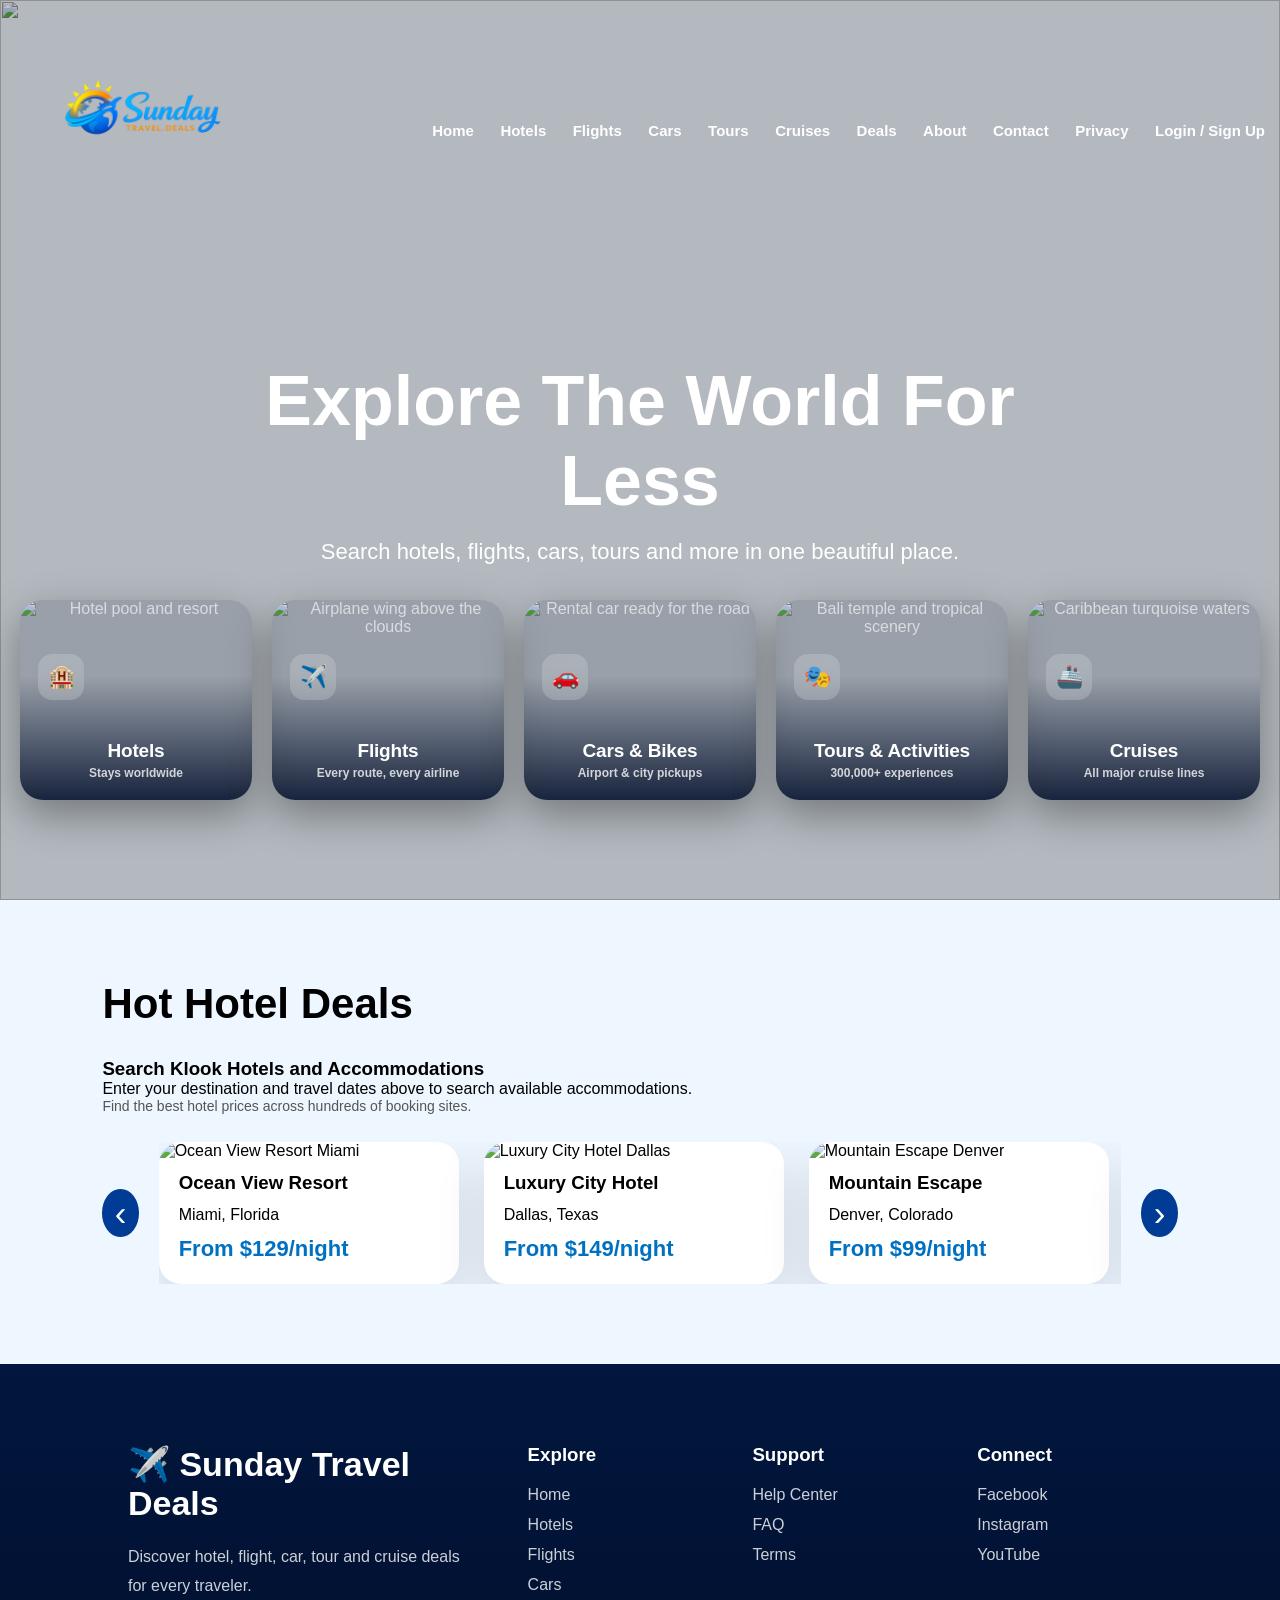
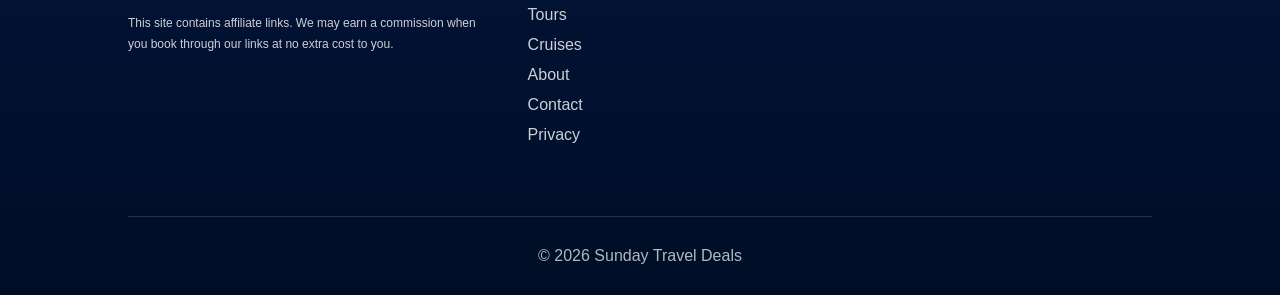
==== commit 092d36a8: "Simplify homepage hero: replace search widget with category grid The hero previously duplicated the " ====
--- a/index.html
+++ b/index.html
@@ -42,107 +42,61 @@
     <h1>Explore The World For Less</h1>
     <p>Search hotels, flights, cars, tours and more in one beautiful place.</p>
 
-    <div class="search-tabs">
-      <button type="button" class="tab-btn active" id="tab-hotels" onclick="setSearchTab('hotels')">🏨 Hotels</button>
-      <button type="button" class="tab-btn" id="tab-flights" onclick="setSearchTab('flights')">✈️ Flights</button>
-    </div>
-
-    <div class="glass-search" id="hotelSearch">
-      <input type="text"  id="hotelDest"  placeholder="Where are you going?" />
-      <input type="date"  id="checkIn"    title="Check-in date" />
-      <input type="date"  id="checkOut"   title="Check-out date" />
-      <select id="guests" title="Number of guests">
-        <option value="1">1 Guest</option>
-        <option value="2">2 Guests</option>
-        <option value="3">3 Guests</option>
-        <option value="4">4 Guests</option>
-      </select>
-      <div class="glass-search-btns">
-        <button type="button" onclick="searchHotels('klook')">Search on Klook</button>
-        <button type="button" onclick="searchHotels('booking')">Search on Booking.com</button>
-      </div>
-    </div>
-
-    <div class="glass-search glass-search--flights" id="flightSearch">
-      <input type="text" id="flightFrom"  placeholder="From (city or airport)" />
-      <input type="text" id="flightTo"    placeholder="To (city or airport)" />
-      <input type="date" id="departDate"  title="Departure date" />
-      <input type="date" id="returnDate"  title="Return date (leave blank for one-way)" />
-      <select id="passengers" title="Number of passengers">
-        <option value="1">1 Passenger</option>
-        <option value="2">2 Passengers</option>
-        <option value="3">3 Passengers</option>
-        <option value="4">4 Passengers</option>
-      </select>
-      <div class="glass-search-btns">
-        <button type="button" onclick="searchFlights('aviasales')">Search on Aviasales</button>
-        <button type="button" onclick="searchFlights('booking')">Search on Booking.com</button>
-      </div>
+    <div class="premium-categories-grid hero-categories-grid">
+
+      <a class="premium-category-card" href="hotels.html">
+        <img src="https://images.unsplash.com/photo-1566073771259-6a8506099945?auto=format&fit=crop&w=800&q=80" alt="Hotel pool and resort" />
+        <span class="premium-category-overlay"></span>
+        <span class="premium-category-icon">🏨</span>
+        <span class="premium-category-body">
+          <strong>Hotels</strong>
+          <small>Stays worldwide</small>
+        </span>
+      </a>
+
+      <a class="premium-category-card" href="flights.html">
+        <img src="https://images.unsplash.com/photo-1436491865332-7a61a109cc05?auto=format&fit=crop&w=800&q=80" alt="Airplane wing above the clouds" />
+        <span class="premium-category-overlay"></span>
+        <span class="premium-category-icon">✈️</span>
+        <span class="premium-category-body">
+          <strong>Flights</strong>
+          <small>Every route, every airline</small>
+        </span>
+      </a>
+
+      <a class="premium-category-card" href="cars.html">
+        <img src="https://images.unsplash.com/photo-1503376780353-7e6692767b70?auto=format&fit=crop&w=800&q=80" alt="Rental car ready for the road" />
+        <span class="premium-category-overlay"></span>
+        <span class="premium-category-icon">🚗</span>
+        <span class="premium-category-body">
+          <strong>Cars &amp; Bikes</strong>
+          <small>Airport &amp; city pickups</small>
+        </span>
+      </a>
+
+      <a class="premium-category-card" href="tours.html">
+        <img src="https://images.unsplash.com/photo-1537996194471-e657df975ab4?auto=format&fit=crop&w=800&q=80" alt="Bali temple and tropical scenery" />
+        <span class="premium-category-overlay"></span>
+        <span class="premium-category-icon">🎭</span>
+        <span class="premium-category-body">
+          <strong>Tours &amp; Activities</strong>
+          <small>300,000+ experiences</small>
+        </span>
+      </a>
+
+      <a class="premium-category-card" href="cruises.html">
+        <img src="https://images.unsplash.com/photo-1548574505-5e239809ee19?auto=format&fit=crop&w=800&q=80" alt="Caribbean turquoise waters" />
+        <span class="premium-category-overlay"></span>
+        <span class="premium-category-icon">🚢</span>
+        <span class="premium-category-body">
+          <strong>Cruises</strong>
+          <small>All major cruise lines</small>
+        </span>
+      </a>
+
     </div>
   </div>
 </header>
-
-<!-- Category tiles -->
-<section class="premium-categories-section">
-  <div class="premium-categories-heading">
-    <span>Where to next?</span>
-    <h2>Browse by category</h2>
-    <p>Everything you need for the perfect trip — all in one place.</p>
-  </div>
-  <div class="premium-categories-grid">
-
-    <a class="premium-category-card" href="hotels.html">
-      <img src="https://images.unsplash.com/photo-1566073771259-6a8506099945?auto=format&fit=crop&w=800&q=80" alt="Hotel pool and resort" />
-      <span class="premium-category-overlay"></span>
-      <span class="premium-category-icon">🏨</span>
-      <span class="premium-category-body">
-        <strong>Hotels</strong>
-        <small>Stays worldwide</small>
-      </span>
-    </a>
-
-    <a class="premium-category-card" href="flights.html">
-      <img src="https://images.unsplash.com/photo-1436491865332-7a61a109cc05?auto=format&fit=crop&w=800&q=80" alt="Airplane wing above the clouds" />
-      <span class="premium-category-overlay"></span>
-      <span class="premium-category-icon">✈️</span>
-      <span class="premium-category-body">
-        <strong>Flights</strong>
-        <small>Every route, every airline</small>
-      </span>
-    </a>
-
-    <a class="premium-category-card" href="cars.html">
-      <img src="https://images.unsplash.com/photo-1503376780353-7e6692767b70?auto=format&fit=crop&w=800&q=80" alt="Rental car ready for the road" />
-      <span class="premium-category-overlay"></span>
-      <span class="premium-category-icon">🚗</span>
-      <span class="premium-category-body">
-        <strong>Cars &amp; Bikes</strong>
-        <small>Airport &amp; city pickups</small>
-      </span>
-    </a>
-
-    <a class="premium-category-card" href="tours.html">
-      <img src="https://images.unsplash.com/photo-1537996194471-e657df975ab4?auto=format&fit=crop&w=800&q=80" alt="Bali temple and tropical scenery" />
-      <span class="premium-category-overlay"></span>
-      <span class="premium-category-icon">🎭</span>
-      <span class="premium-category-body">
-        <strong>Tours &amp; Activities</strong>
-        <small>300,000+ experiences</small>
-      </span>
-    </a>
-
-    <a class="premium-category-card" href="cruises.html">
-      <img src="https://images.unsplash.com/photo-1548574505-5e239809ee19?auto=format&fit=crop&w=800&q=80" alt="Caribbean turquoise waters" />
-      <span class="premium-category-overlay"></span>
-      <span class="premium-category-icon">🚢</span>
-      <span class="premium-category-body">
-        <strong>Cruises</strong>
-        <small>All major cruise lines</small>
-      </span>
-    </a>
-
-  </div>
-</section>
 
 <!-- Hotel deal cards -->
 <section id="deals" class="deals">
--- a/styles.css
+++ b/styles.css
@@ -106,30 +106,6 @@
   margin: 18px 0 35px;
 }
 
-.glass-search {
-  width: 90%;
-  max-width: 1050px;
-  display: grid;
-  grid-template-columns: 2fr 1fr 1fr 1fr auto;
-  gap: 12px;
-  padding: 20px;
-  border-radius: 25px;
-  background: rgba(255,255,255,.22);
-  -webkit-backdrop-filter: blur(18px);
-  backdrop-filter: blur(18px);
-  border: 1px solid rgba(255,255,255,.4);
-  box-shadow: 0 25px 60px rgba(0,0,0,.25);
-}
-
-.glass-search input,
-.glass-search select,
-.glass-search button {
-  padding: 16px;
-  border-radius: 15px;
-  border: none;
-}
-
-.glass-search button,
 .login-btn {
   background: linear-gradient(90deg, #ff4d79, #ffb000);
   color: white;
@@ -137,14 +113,14 @@
   cursor: pointer;
 }
 
-.glass-search-btns {
-  display: flex;
-  flex-direction: column;
-  gap: 8px;
-}
-
-.glass-search-btns button {
-  white-space: nowrap;
+.hero-categories-grid {
+  width: 100%;
+  max-width: 1100px;
+}
+
+.hero-categories-grid .premium-category-card {
+  min-height: 200px;
+  box-shadow: 0 15px 40px rgba(0,0,0,.35);
 }
 
 
@@ -331,10 +307,6 @@
     font-size: 40px;
   }
 
-  .glass-search {
-    grid-template-columns: 1fr;
-  }
-
   .menu a {
     margin-left: 10px;
   }
@@ -925,36 +897,6 @@
 
 }
 
-/* ── Search tabs ─────────────────────────────────────────────────────────────── */
-.search-tabs {
-  display: flex;
-  gap: 10px;
-  margin-bottom: 16px;
-}
-
-.tab-btn {
-  padding: 11px 32px;
-  border-radius: 30px;
-  border: 2px solid rgba(255,255,255,.55);
-  background: transparent;
-  color: white;
-  font-weight: bold;
-  cursor: pointer;
-  font-size: 15px;
-  transition: background .2s, border-color .2s;
-}
-
-.tab-btn.active,
-.tab-btn:hover {
-  background: rgba(255,255,255,.28);
-  border-color: white;
-}
-
-.glass-search--flights {
-  display: none;
-  grid-template-columns: 1.5fr 1.5fr 1fr 1fr auto;
-}
-
 /* ── Deal cards as links ──────────────────────────────────────────────────────── */
 a.deal-card {
   text-decoration: none;
@@ -1061,48 +1003,9 @@
   .flights-hero-content h1 {
     font-size: 38px;
   }
-
-  .glass-search--flights {
-    grid-template-columns: 1fr;
-  }
 }
 
 /* ── Category tiles (homepage) ──────────────────────────────────────────────── */
-.premium-categories-section {
-  padding: 100px 7%;
-  background: #ffffff;
-}
-
-.premium-categories-heading {
-  max-width: 1280px;
-  margin: 0 auto 40px;
-}
-
-.premium-categories-heading > span {
-  color: #0866d9;
-  font-size: 11px;
-  font-weight: 900;
-  letter-spacing: 0.13em;
-  text-transform: uppercase;
-}
-
-.premium-categories-heading h2 {
-  max-width: 850px;
-  margin: 9px 0 0;
-  font-size: clamp(32px, 4.5vw, 46px);
-  line-height: 1.08;
-  letter-spacing: -0.03em;
-  color: #13213d;
-}
-
-.premium-categories-heading p {
-  max-width: 700px;
-  margin: 12px 0 0;
-  color: #667085;
-  font-size: 16px;
-  line-height: 1.7;
-}
-
 .premium-categories-grid {
   max-width: 1280px;
   margin: 0 auto;
@@ -1619,33 +1522,9 @@
     margin: 10px 0 18px;
   }
 
-  /* ── Search tabs ── */
-  .search-tabs {
-    width: 100%;
-    justify-content: center;
-    margin-bottom: 14px;
-  }
-
-  .tab-btn {
-    padding: 10px 22px;
-    font-size: 14px;
-  }
-
-  /* ── Search form ── */
-  .glass-search {
-    grid-template-columns: 1fr;
-    width: 92%;
-    padding: 16px;
-    gap: 10px;
-    border-radius: 18px;
-  }
-
-  .glass-search input,
-  .glass-search select,
-  .glass-search button {
-    padding: 14px 16px;
-    font-size: 15px;
-    border-radius: 12px;
+  /* ── Hero categories ── */
+  .hero-categories-grid .premium-category-card {
+    min-height: 160px;
   }
 
   /* ── Deals ── */
@@ -1744,10 +1623,6 @@
   }
 
   /* ── Category tiles ── */
-  .premium-categories-section {
-    padding: 70px 5%;
-  }
-
   .premium-categories-grid {
     grid-template-columns: repeat(3, 1fr);
   }
@@ -1811,16 +1686,6 @@
 
   .premium-categories-grid {
     grid-template-columns: repeat(2, 1fr);
-  }
-
-  .glass-search {
-    width: 96%;
-    padding: 12px;
-  }
-
-  .tab-btn {
-    padding: 9px 16px;
-    font-size: 13px;
   }
 
   .deal-card {
